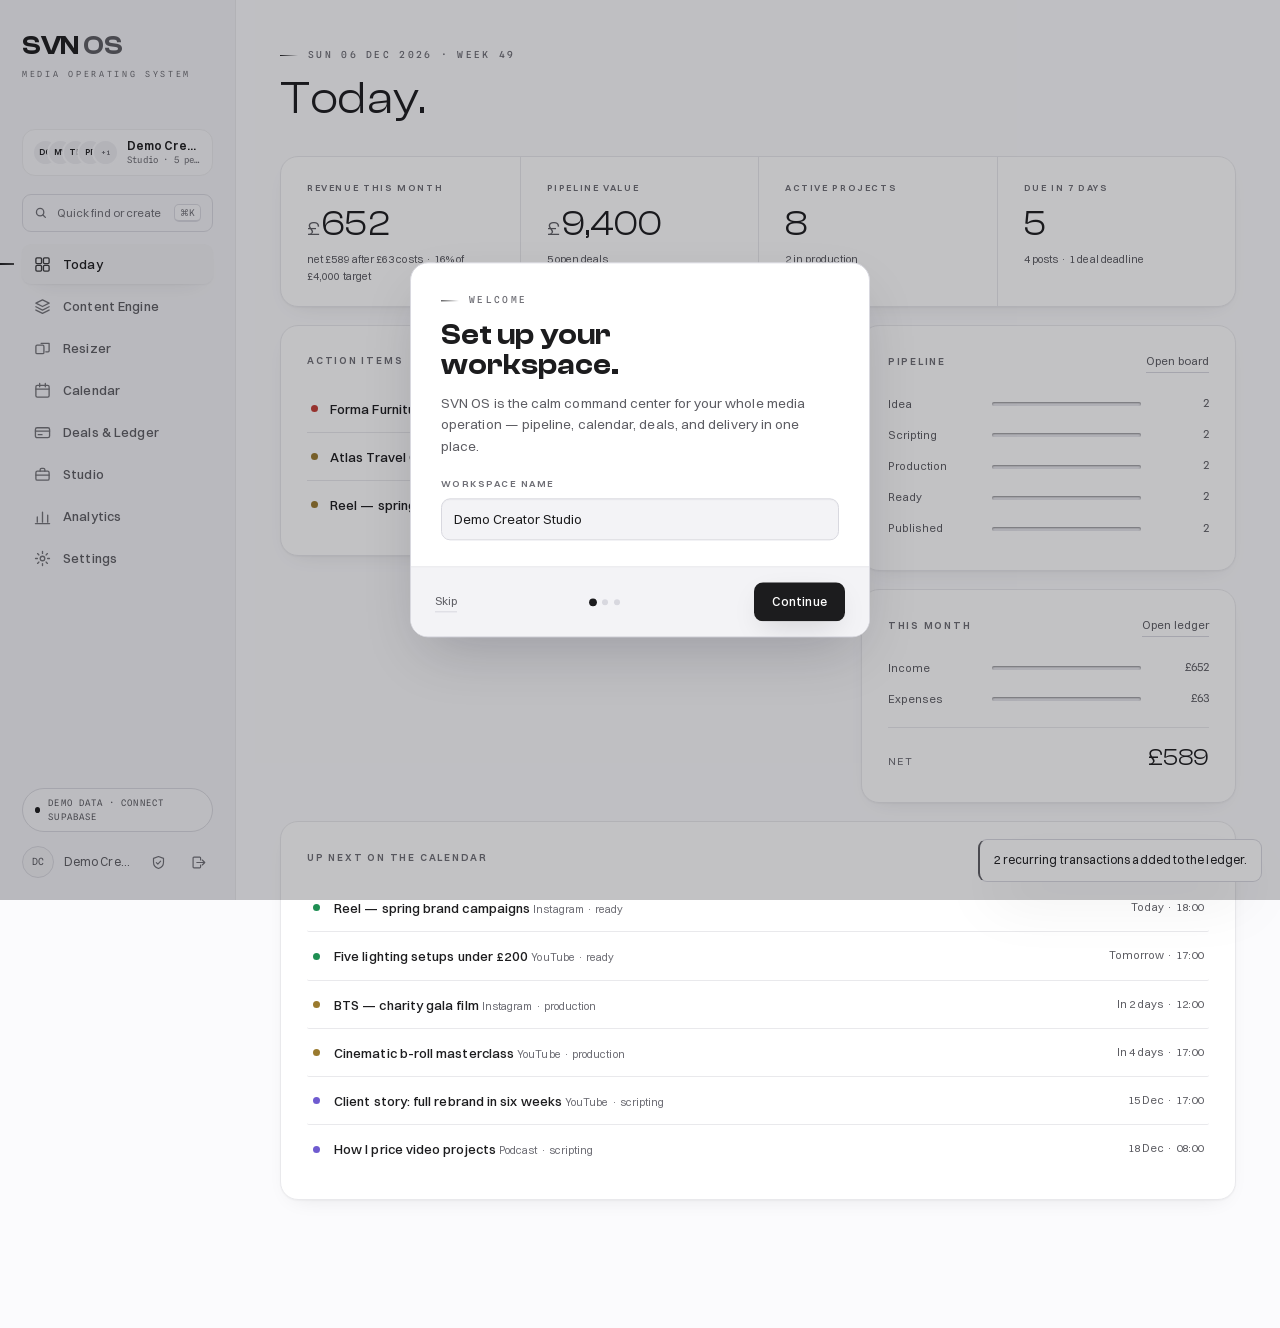
==== index.html @ 43412b7c "Tier 5: password-reset flow + offline outbox (PWA) - Auth gate gains a 'reset' mode: Forgot password" ====
<!DOCTYPE html>
<html lang="en">
<head>
  <meta charset="UTF-8" />
  <meta name="viewport" content="width=device-width, initial-scale=1, viewport-fit=cover" />
  <title>SVN OS — Operating System for Media Teams</title>
  <meta name="description" content="The operating system for modern media teams: content pipeline, posting calendar, brand deals, and ledger in one place." />
  <meta name="theme-color" content="#ffffff" />
  <meta name="referrer" content="no-referrer" />

  <meta property="og:title" content="SVN OS — Operating System for Media Teams" />
  <meta property="og:description" content="Run your studio's content, deals, and ledger in one place." />
  <meta property="og:type" content="website" />
  <meta name="twitter:card" content="summary" />

  <link rel="manifest" href="/manifest.json" />
  <link rel="icon" href="/icon.svg" type="image/svg+xml" />
  <link rel="apple-touch-icon" href="/icon-192.png" />
  <meta name="apple-mobile-web-app-capable" content="yes" />
  <meta name="apple-mobile-web-app-status-bar-style" content="default" />
  <meta name="apple-mobile-web-app-title" content="SVN OS" />

  <script src="/js/theme-boot.js"></script>

  <link rel="stylesheet" href="/css/fonts.css" />
  <link rel="stylesheet" href="/css/main.css" />
</head>
<body>
  <a class="skip-link" href="#outlet">Skip to content</a>
  <div class="grain" aria-hidden="true"></div>

  <!-- ── Auth gate (shown signed-out when Supabase is wired) ── -->
  <div id="auth-gate" class="auth-gate" hidden>
    <div class="landing">
      <section class="landing-pitch">
        <p class="kicker">SVN OS</p>
        <h2 class="landing-h1">Run the entire<br /><em>media operation.</em></h2>
        <p class="landing-lead">Content pipeline, posting calendar, brand deals, milestone billing, frame-accurate review rooms, and a white-label client portal. One calm command center for your whole studio.</p>
        <ul class="landing-points">
          <li><b>Ship in every format.</b> One master asset to every platform size, in a click.</li>
          <li><b>Bill on milestones.</b> Scope, change orders, and payment-gated delivery.</li>
          <li><b>Review frame-accurate.</b> Timecoded notes your clients can actually act on.</li>
          <li><b>Run as a team.</b> Roles, a client portal, and an audit trail built in.</li>
        </ul>
        <div class="landing-pricing" id="landing-pricing"></div>
        <p class="landing-trust">No trackers, no third-party requests. Every row isolated to your account by row-level security.</p>
      </section>

      <div class="auth-panel">
        <p class="kicker">Get started</p>
        <h1 class="auth-title">Sign in<span class="title-dot">.</span></h1>
        <p class="auth-sub">Your studio, one login.</p>

        <form id="auth-form" class="auth-form" novalidate>
          <div class="field" id="auth-name-field" hidden>
            <label for="auth-name">Name</label>
            <input id="auth-name" name="full_name" autocomplete="name" placeholder="Your name" />
          </div>
          <div class="field">
            <label for="auth-email">Email</label>
            <input id="auth-email" name="email" type="email" required autocomplete="email" placeholder="you@studio.com" />
          </div>
          <div class="field">
            <label for="auth-password">Password</label>
            <input id="auth-password" name="password" type="password" required minlength="6" autocomplete="current-password" placeholder="••••••••" />
            <button type="button" class="linklike auth-forgot" id="auth-forgot">Forgot password?</button>
          </div>
          <p class="auth-error" id="auth-error" hidden></p>
          <button class="btn btn-primary btn-block" type="submit" id="auth-submit">Sign in</button>
        </form>
        <p class="auth-toggle-line" id="auth-toggle-line">No account? <button type="button" class="linklike" id="auth-toggle">Create one</button></p>
        <button type="button" class="linklike landing-back" id="landing-back" hidden>← Back to the app</button>
      </div>
    </div>
  </div>

  <!-- ── App shell ── -->
  <div id="app" class="app" hidden>
    <aside class="sidebar">
      <a href="/" data-link class="brand" aria-label="SVN OS home">
        <span class="brand-mark">SVN<span class="brand-os">&nbsp;OS</span></span>
        <span class="brand-sub">media operating system</span>
      </a>

      <a href="/settings" data-link class="workspace" id="workspace-strip" hidden aria-label="Workspace and team">
        <span class="ws-avatars" id="ws-avatars" aria-hidden="true"></span>
        <span class="ws-meta">
          <span class="ws-name" id="ws-name">Workspace</span>
          <span class="ws-sub" id="ws-sub">team</span>
        </span>
      </a>

      <button type="button" class="cmd-launch" id="cmd-launch" aria-keyshortcuts="Meta+K Control+K" aria-label="Quick find or create">
        <svg viewBox="0 0 16 16" aria-hidden="true"><circle cx="7" cy="7" r="4.2"/><path d="M10.2 10.2 13 13"/></svg>
        <span>Quick find or create</span>
        <kbd>⌘K</kbd>
      </button>

      <nav class="nav" aria-label="Primary">
        <a href="/" data-link data-nav="dashboard" class="nav-link">
          <svg viewBox="0 0 18 18" aria-hidden="true"><rect x="2" y="2" width="6" height="6" rx="1.2"/><rect x="10" y="2" width="6" height="6" rx="1.2"/><rect x="2" y="10" width="6" height="6" rx="1.2"/><rect x="10" y="10" width="6" height="6" rx="1.2"/></svg>
          <span>Today</span>
        </a>
        <a href="/content" data-link data-nav="content" class="nav-link">
          <svg viewBox="0 0 18 18" aria-hidden="true"><path d="M9 2 16 5.5 9 9 2 5.5Z"/><path d="M2 9.25 9 12.75 16 9.25"/><path d="M2 12.75 9 16.25 16 12.75"/></svg>
          <span>Content Engine</span>
        </a>
        <a href="/resizer" data-link data-nav="resizer" class="nav-link">
          <svg viewBox="0 0 18 18" aria-hidden="true"><rect x="2" y="5.5" width="8.5" height="9" rx="1.3"/><path d="M7.5 3.5H16v8a1 1 0 0 1-1 1h-2.5"/></svg>
          <span>Resizer</span>
        </a>
        <a href="/calendar" data-link data-nav="calendar" class="nav-link">
          <svg viewBox="0 0 18 18" aria-hidden="true"><rect x="2" y="3.5" width="14" height="12.5" rx="1.5"/><path d="M2 7.5h14M6 1.5v3.5M12 1.5v3.5"/></svg>
          <span>Calendar</span>
        </a>
        <a href="/deals" data-link data-nav="deals" class="nav-link">
          <svg viewBox="0 0 18 18" aria-hidden="true"><rect x="1.5" y="4" width="15" height="10.5" rx="1.8"/><path d="M1.5 7.5h15"/><path d="M4.5 11.25h4"/></svg>
          <span>Deals &amp; Ledger</span>
        </a>
        <a href="/studio" data-link data-nav="studio" class="nav-link">
          <svg viewBox="0 0 18 18" aria-hidden="true"><rect x="2" y="5.5" width="14" height="9.5" rx="1.6"/><path d="M6.5 5.5V4a1.5 1.5 0 0 1 1.5-1.5h2A1.5 1.5 0 0 1 11.5 4v1.5"/><path d="M2 9.6h14"/></svg>
          <span>Studio</span>
        </a>
        <a href="/analytics" data-link data-nav="analytics" class="nav-link">
          <svg viewBox="0 0 18 18" aria-hidden="true"><path d="M3.5 15V9.5M9 15V4.5M14.5 15V7.5"/><path d="M1.5 16.5h15"/></svg>
          <span>Analytics</span>
        </a>
        <a href="/settings" data-link data-nav="settings" class="nav-link">
          <svg viewBox="0 0 18 18" aria-hidden="true"><circle cx="9" cy="9" r="2.4"/><path d="M9 1.6v2M9 14.4v2M16.4 9h-2M3.6 9h-2M14.2 3.8l-1.4 1.4M5.2 12.8l-1.4 1.4M14.2 14.2l-1.4-1.4M5.2 5.2 3.8 3.8"/></svg>
          <span>Settings</span>
        </a>
      </nav>

      <div class="sidebar-foot">
        <div id="net-pill" class="net-pill" hidden aria-live="polite"></div>
        <button id="demo-pill" class="demo-pill" hidden type="button">
          <span class="demo-dot" aria-hidden="true"></span>Demo data · connect Supabase
        </button>
        <div class="user-chip">
          <span class="avatar" id="user-avatar">—</span>
          <span class="user-name" id="user-name">—</span>
          <button class="iconbtn" id="privacy-btn" title="Privacy &amp; security" aria-label="Privacy and security">
            <svg viewBox="0 0 18 18" aria-hidden="true"><path d="M9 1.8 15 4v4.6c0 3.8-2.6 6.4-6 7.6-3.4-1.2-6-3.8-6-7.6V4Z"/><path d="M6.4 9.1l1.8 1.8 3.4-3.6"/></svg>
          </button>
          <button class="iconbtn" id="signout-btn" title="Sign out" aria-label="Sign out">
            <svg viewBox="0 0 18 18" aria-hidden="true"><path d="M11.5 6V3.5a1 1 0 0 0-1-1h-7a1 1 0 0 0-1 1v11a1 1 0 0 0 1 1h7a1 1 0 0 0 1-1V12"/><path d="M7 9h9.5M13.5 6l3 3-3 3"/></svg>
          </button>
        </div>
      </div>
    </aside>

    <main class="main">
      <div id="outlet" class="view" tabindex="-1"></div>
    </main>
  </div>

  <!-- ── App Lock screen ── -->
  <div id="lock-screen" class="lock-screen" hidden role="dialog" aria-modal="true" aria-label="App locked">
    <div class="lock-panel">
      <div class="lock-glyph" aria-hidden="true">
        <svg viewBox="0 0 24 24"><rect x="4.5" y="10" width="15" height="10" rx="2.4"/><path d="M8 10V7.2A4 4 0 0 1 16 7.2V10"/><circle cx="12" cy="15" r="1.4"/></svg>
      </div>
      <p class="kicker lock-kicker">SVN OS</p>
      <h2 class="lock-title">Locked<span class="title-dot">.</span></h2>
      <p class="lock-sub" id="lock-sub">Unlock with your device screen lock.</p>

      <button class="btn btn-primary btn-block" id="lock-bio-btn">Unlock</button>
      <form id="lock-pin-form" class="lock-pin-form" hidden>
        <input id="lock-pin" type="password" inputmode="numeric" autocomplete="off"
               maxlength="8" placeholder="••••" aria-label="PIN" />
        <button class="btn btn-primary btn-block" type="submit">Unlock</button>
      </form>
      <p class="auth-error" id="lock-error" hidden></p>
      <button class="linklike lock-escape" id="lock-escape">Forgot? Erase this device's local data</button>
    </div>
  </div>

  <!-- ── Privacy & Security sheet ── -->
  <dialog class="modal" id="privacy-modal">
    <header class="modal-head">
      <h2 class="modal-title">Privacy &amp; Security<span class="title-dot">.</span></h2>
      <button type="button" class="modal-close" data-close aria-label="Close">✕</button>
    </header>

    <div class="priv-row">
      <div class="priv-body">
        <p class="priv-title">App Lock</p>
        <p class="priv-sub" id="priv-lock-sub">Gate the app behind your device's screen lock or a PIN. Auto-locks after 5 minutes idle or 30 seconds in the background.</p>
      </div>
      <button class="btn" id="priv-lock-btn">Enable</button>
    </div>

    <div class="priv-row">
      <div class="priv-body">
        <p class="priv-title">Export my data</p>
        <p class="priv-sub">Download everything this account stores (projects, deals, transactions, profile) as JSON.</p>
      </div>
      <button class="btn" id="priv-export-btn">Export</button>
    </div>

    <div class="priv-row">
      <div class="priv-body">
        <p class="priv-title">Erase local data</p>
        <p class="priv-sub">Wipe this device: cached data, drafts, app-lock settings, and session. Signs you out.</p>
      </div>
      <button class="btn btn-danger" id="priv-erase-btn">Erase</button>
    </div>

    <p class="priv-foot">Every row in the database is isolated to your account by Postgres row-level security. No analytics, no trackers, no third-party requests — fonts and code are served first-party.</p>
  </dialog>

  <!-- ── App Lock setup ── -->
  <dialog class="modal modal-confirm" id="lock-setup-modal">
    <header class="modal-head">
      <h2 class="modal-title">Enable App Lock<span class="title-dot">.</span></h2>
      <button type="button" class="modal-close" data-close aria-label="Close">✕</button>
    </header>
    <p class="confirm-msg" id="lock-setup-sub">Use your device's screen lock (Face ID, fingerprint, Windows Hello), or set a PIN.</p>

    <div id="lock-pin-fields" hidden>
      <div class="field">
        <label for="setup-pin">Choose a 4–8 digit PIN</label>
        <input id="setup-pin" type="password" inputmode="numeric" autocomplete="off" maxlength="8" />
      </div>
      <div class="field">
        <label for="setup-pin2">Repeat PIN</label>
        <input id="setup-pin2" type="password" inputmode="numeric" autocomplete="off" maxlength="8" />
      </div>
    </div>
    <p class="auth-error" id="lock-setup-error" hidden></p>

    <div class="modal-actions">
      <button type="button" class="btn" data-close>Cancel</button>
      <button type="button" class="btn" id="lock-use-pin">Use a PIN</button>
      <button type="button" class="btn btn-primary" id="lock-use-bio">Use device lock</button>
    </div>
  </dialog>

  <div id="toast-root" class="toast-root" aria-live="polite"></div>

  <dialog id="confirm-dialog" class="modal modal-confirm">
    <form method="dialog">
      <p id="confirm-msg" class="confirm-msg">Are you sure?</p>
      <div class="modal-actions">
        <button class="btn" value="cancel">Cancel</button>
        <button class="btn btn-danger" value="ok" id="confirm-ok">Delete</button>
      </div>
    </form>
  </dialog>

  <script type="module" src="/js/app.js"></script>
</body>
</html>
---- css/fonts.css ----
/* Self-hosted fonts (latin subset) — no third-party requests.
   Switzer (UI sans) + Clash Display (headlines) from Fontshare / Indian Type
   Foundry, ITF Free Font License; Spline Sans Mono from Google Fonts. All
   served first-party from /fonts — see the privacy promise in index.html. */

@font-face {
  font-family: "Switzer";
  font-style: normal;
  font-weight: 400;
  font-display: swap;
  src: url("/fonts/switzer-400.woff2") format("woff2");
}
@font-face {
  font-family: "Switzer";
  font-style: normal;
  font-weight: 500;
  font-display: swap;
  src: url("/fonts/switzer-500.woff2") format("woff2");
}
@font-face {
  font-family: "Switzer";
  font-style: normal;
  font-weight: 600;
  font-display: swap;
  src: url("/fonts/switzer-600.woff2") format("woff2");
}
@font-face {
  font-family: "Switzer";
  font-style: normal;
  font-weight: 700;
  font-display: swap;
  src: url("/fonts/switzer-700.woff2") format("woff2");
}
@font-face {
  font-family: "Clash Display";
  font-style: normal;
  font-weight: 400;
  font-display: swap;
  src: url("/fonts/clashdisplay-400.woff2") format("woff2");
}
@font-face {
  font-family: "Clash Display";
  font-style: normal;
  font-weight: 500;
  font-display: swap;
  src: url("/fonts/clashdisplay-500.woff2") format("woff2");
}
@font-face {
  font-family: "Clash Display";
  font-style: normal;
  font-weight: 600;
  font-display: swap;
  src: url("/fonts/clashdisplay-600.woff2") format("woff2");
}
@font-face {
  font-family: "Spline Sans Mono";
  font-style: normal;
  font-weight: 400;
  font-display: swap;
  src: url("/fonts/splinesansmono-400.woff2") format("woff2");
}
@font-face {
  font-family: "Spline Sans Mono";
  font-style: normal;
  font-weight: 500;
  font-display: swap;
  src: url("/fonts/splinesansmono-500.woff2") format("woff2");
}
---- css/main.css ----
/* ============================================================
   SVN OS — design system
   Light by default: clean white canvas, iOS-minimal surfaces,
   hairline separators, serif display numerals, mono micro-labels,
   monochrome ink accent. Restraint over decoration.
   A cinematic warm-black theme lives under html.theme-dark.
   All colour flows through tokens so the two themes share one
   set of component rules.
   ============================================================ */

:root {
  color-scheme: light;

  /* Canvas & surfaces — white, iOS grouped */
  --bg: #ffffff;
  --bg-deep: #f3f3f6;     /* recessed: inputs, gutters, sidebar foot */
  --surface: #f7f7f9;     /* faint hover */
  --surface-2: #f0f0f3;   /* hover */
  --surface-3: #eaeaef;   /* bar / track fills */
  --hairline: #e9e9ec;    /* separators */
  --hairline-strong: #d8d8df; /* borders, input outlines */

  /* Ink */
  --text: #1c1c1e;
  --ivory: #1c1c1e;       /* legacy alias → strong ink */
  --dim: #5d5d63;         /* secondary label */
  --muted: #6e6e75;       /* tertiary label — AA on white */

  /* Monochrome accent (replaces brass in light) */
  --brass: #1c1c1e;
  --brass-bright: #000000;
  --brass-deep: #48484a;
  --brass-soft: rgba(0, 0, 0, 0.045);
  --brass-faint: rgba(0, 0, 0, 0.20);

  /* Functional + decorative tones, muted for white */
  --tone-blue: #3a66c4;
  --tone-violet: #6f5bd0;
  --tone-amber: #9a7a2e;
  --tone-green: #1f8f53;
  --tone-teal: #2f8d86;
  --tone-red: #c43d35;
  --tone-brass: #1c1c1e;
  --tone-dim: #95959c;

  --font-ui: "Switzer", system-ui, sans-serif;
  --font-display: "Clash Display", "Switzer", sans-serif;
  --font-mono: "Spline Sans Mono", ui-monospace, monospace;

  /* Materials */
  --app-bg: #fbfbfd;
  --panel-bg: #ffffff;
  --card-bg: #ffffff;
  --panel-edge: 0 1px 2px rgba(17, 17, 26, 0.04), 0 8px 24px -14px rgba(17, 17, 26, 0.14);
  --shadow-soft: 0 24px 60px -16px rgba(20, 20, 30, 0.22);
  --shadow-pop: 0 10px 30px -10px rgba(17, 17, 26, 0.22);

  --btn-primary-bg: #1c1c1e;
  --btn-primary-fg: #ffffff;
  --fill-strong: #1c1c1e;
  --ring-track: #ececf1;
  --scroll-thumb: #cdcdd5;
  --selection-ink: #ffffff;
  --grain-opacity: 0;
  --nav-active-bg: #f0f0f3;
  --veil: rgba(251, 251, 253, 0.72);
  --backdrop: rgba(20, 20, 28, 0.26);
  --input-shadow: inset 0 1px 1px rgba(17, 17, 26, 0.03);
  --spot-sheen: rgba(28, 28, 30, 0.05);
  --spot-edge: rgba(28, 28, 30, 0.16);

  --r-sm: 9px;
  --r-md: 13px;
  --r-lg: 18px;
  --ease: cubic-bezier(0.22, 0.61, 0.21, 1);
  --sidebar-w: 236px;
}

/* ── Dark theme — the original cinematic warm-black ──────────── */
html.theme-dark {
  color-scheme: dark;

  --bg: #0a0a09;
  --bg-deep: #070706;
  --surface: #121211;
  --surface-2: #181816;
  --surface-3: #1f1f1c;
  --hairline: #232320;
  --hairline-strong: #34342f;
  --text: #f2f1ec;
  --ivory: #f5f3ec;
  --dim: #9b978c;
  --muted: #8a867b;

  --brass: #d4af80;
  --brass-bright: #e9cb98;
  --brass-deep: #a8895d;
  --brass-soft: rgba(212, 175, 128, 0.14);
  --brass-faint: rgba(212, 175, 128, 0.45);

  --tone-blue: #8fb8f2;
  --tone-violet: #b8a3ee;
  --tone-amber: #eec27d;
  --tone-green: #8bd9a8;
  --tone-teal: #82d4cd;
  --tone-red: #ee9089;
  --tone-brass: #d4af80;
  --tone-dim: #8d8a80;

  --app-bg:
    radial-gradient(1000px 460px at 50% -140px, rgba(212, 175, 128, 0.055), transparent 70%),
    #0a0a09;
  --panel-bg: linear-gradient(180deg, #151412 0%, #100f0e 100%);
  --card-bg: linear-gradient(180deg, #161514 0%, #121110 100%);
  --panel-edge: inset 0 1px 0 rgba(255, 255, 255, 0.045);
  --shadow-soft: 0 24px 70px rgba(0, 0, 0, 0.55);
  --shadow-pop: 0 10px 28px rgba(0, 0, 0, 0.35);

  --btn-primary-bg: linear-gradient(180deg, #fbf9f3 0%, #e8e4d9 100%);
  --btn-primary-fg: #131210;
  --fill-strong: linear-gradient(90deg, #d9d5c8, #f5f3ec);
  --ring-track: #1f1f1c;
  --scroll-thumb: #2a2a27;
  --selection-ink: #14110b;
  --grain-opacity: 0.045;
  --nav-active-bg: linear-gradient(180deg, #161513, #121110);
  --veil: rgba(8, 8, 7, 0.86);
  --backdrop: rgba(5, 5, 4, 0.72);
  --input-shadow: inset 0 1px 3px rgba(0, 0, 0, 0.3);
  --spot-sheen: rgba(212, 175, 128, 0.14);
  --spot-edge: rgba(212, 175, 128, 0.42);
}

/* ── Reset & base ─────────────────────────────────────────── */

*, *::before, *::after { box-sizing: border-box; margin: 0; padding: 0; }

html { font-size: 15px; -webkit-text-size-adjust: 100%; }

body {
  background: var(--app-bg);
  color: var(--text);
  font-family: var(--font-ui);
  font-weight: 400;
  line-height: 1.55;
  letter-spacing: 0.005em;
  min-height: 100vh;
  -webkit-font-smoothing: antialiased;
}

::selection { background: var(--brass); color: var(--selection-ink); }

* { scrollbar-width: thin; scrollbar-color: var(--hairline-strong) transparent; }
*::-webkit-scrollbar { width: 8px; height: 8px; }
*::-webkit-scrollbar-thumb { background: var(--scroll-thumb); border-radius: 99px; border: 2px solid var(--bg); }
*::-webkit-scrollbar-track { background: transparent; }

a { color: inherit; text-decoration: none; }
button { font: inherit; color: inherit; background: none; border: none; cursor: pointer; }
img, svg { display: block; }
[hidden] { display: none !important; }

:focus-visible {
  outline: 2px solid var(--brass);
  outline-offset: 2px;
  border-radius: 2px;
}

.skip-link {
  position: fixed; top: -48px; left: 16px; z-index: 200;
  background: var(--ivory); color: var(--bg);
  padding: 8px 14px; border-radius: var(--r-sm);
  font-size: 0.8rem; transition: top 0.2s var(--ease);
}
.skip-link:focus { top: 12px; }

/* Film grain — fixed overlay, never intercepts input. */
.grain {
  position: fixed; inset: -50%;
  width: 200%; height: 200%;
  pointer-events: none; z-index: 90;
  opacity: var(--grain-opacity);
  background-image: url("data:image/svg+xml,%3Csvg xmlns='http://www.w3.org/2000/svg' width='240' height='240'%3E%3Cfilter id='n'%3E%3CfeTurbulence type='fractalNoise' baseFrequency='0.85' numOctaves='2' stitchTiles='stitch'/%3E%3C/filter%3E%3Crect width='100%25' height='100%25' filter='url(%23n)'/%3E%3C/svg%3E");
}

/* ── Typography utilities ─────────────────────────────────── */

.mono { font-family: var(--font-mono); }

.kicker {
  display: flex; align-items: center; gap: 10px;
  font-family: var(--font-mono);
  font-size: 0.64rem;
  font-weight: 500;
  text-transform: uppercase;
  letter-spacing: 0.24em;
  color: var(--muted);
  margin-bottom: 12px;
}
.kicker::before {
  content: "";
  width: 18px; height: 1px;
  background: linear-gradient(90deg, var(--brass), transparent);
}

.page-title {
  font-family: var(--font-display);
  font-size: clamp(2.2rem, 4vw, 3.05rem);
  font-weight: 400;
  letter-spacing: 0.005em;
  line-height: 1.04;
}
.page-title em { font-style: normal; color: var(--dim); }
.title-dot { color: var(--brass); }
.title-dim { color: var(--dim); }

.section-label {
  font-size: 0.66rem;
  font-weight: 600;
  text-transform: uppercase;
  letter-spacing: 0.18em;
  color: var(--muted);
}

.count {
  font-family: var(--font-mono);
  font-size: 0.7rem;
  color: var(--muted);
  font-variant-numeric: tabular-nums;
}

.linklike {
  color: var(--dim);
  font-size: 0.78rem;
  border-bottom: 1px solid var(--hairline-strong);
  padding-bottom: 1px;
  transition: color 0.15s var(--ease), border-color 0.15s var(--ease);
}
.linklike:hover { color: var(--brass-bright); border-color: var(--brass-faint); }

/* ── Layout ───────────────────────────────────────────────── */

.app {
  display: grid;
  grid-template-columns: var(--sidebar-w) 1fr;
  min-height: 100vh;
}

.main { min-width: 0; }

.view {
  max-width: 1160px;
  margin: 0 auto;
  padding: 48px 44px 110px;
  outline: none;
}

.page-head { margin-bottom: 34px; }
.row-between { display: flex; align-items: flex-end; justify-content: space-between; gap: 18px; flex-wrap: wrap; }
.row-gap { display: flex; align-items: center; gap: 10px; }

/* Staggered entrance for each view's top-level sections. */
.view > * { animation: rise 0.55s var(--ease) both; }
.view > *:nth-child(2) { animation-delay: 0.05s; }
.view > *:nth-child(3) { animation-delay: 0.1s; }
.view > *:nth-child(4) { animation-delay: 0.15s; }
.view > *:nth-child(5) { animation-delay: 0.2s; }
.view > *:nth-child(n + 6) { animation-delay: 0.25s; }

@keyframes rise {
  from { opacity: 0; transform: translateY(10px); }
  to { opacity: 1; transform: none; }
}

/* ── Sidebar ──────────────────────────────────────────────── */

.sidebar {
  position: sticky; top: 0;
  height: 100vh;
  display: flex; flex-direction: column;
  padding: 32px 22px 22px;
  border-right: 1px solid var(--hairline);
  background: var(--bg-deep);
}

.brand { display: block; margin-bottom: 46px; }
.brand-mark {
  font-family: var(--font-display);
  font-style: normal;
  font-weight: 600;
  font-size: 1.8rem;
  line-height: 1;
  letter-spacing: -0.01em;
  color: var(--text);
}
.brand-os { font-style: normal; color: var(--dim); }
html.theme-dark .brand-mark {
  background: linear-gradient(180deg, #faf8f1 20%, #c9c4b5 95%);
  -webkit-background-clip: text;
  background-clip: text;
  color: transparent;
}
html.theme-dark .brand-os {
  background: linear-gradient(180deg, var(--brass-bright) 10%, var(--brass-deep) 95%);
  -webkit-background-clip: text;
  background-clip: text;
  color: transparent;
}
.brand-sub {
  display: block;
  margin-top: 8px;
  font-family: var(--font-mono);
  font-size: 0.56rem;
  text-transform: uppercase;
  letter-spacing: 0.32em;
  color: var(--muted);
}

.nav { display: flex; flex-direction: column; gap: 2px; position: relative; }

.nav-link {
  display: flex; align-items: center; gap: 12px;
  padding: 10px 12px;
  border-radius: var(--r-sm);
  color: var(--dim);
  font-size: 0.86rem;
  font-weight: 500;
  letter-spacing: 0.01em;
  position: relative; z-index: 1;
  transition: color 0.15s var(--ease), background 0.15s var(--ease);
}
.nav-link svg {
  width: 17px; height: 17px;
  fill: none; stroke: currentColor;
  stroke-width: 1.4; stroke-linecap: round; stroke-linejoin: round;
  opacity: 0.85;
}
.nav-link:hover { color: var(--text); background: var(--surface); }
.nav-link[aria-current="page"] { color: var(--text); }

/* Sliding active indicator — one pill glides between links instead of the
   highlight snapping. Hand-ported Aceternity "moving highlight": the pill is
   FLIP-translated to the active link's box via offset vars set in JS, so it
   works for both the vertical rail and the horizontal mobile bar. */
.nav-pill {
  position: absolute; top: 0; left: 0; z-index: 0;
  width: var(--pill-w, 0); height: var(--pill-h, 0);
  transform: translate(var(--pill-x, 0), var(--pill-y, 0));
  background: var(--nav-active-bg);
  box-shadow: var(--panel-edge);
  border-radius: var(--r-sm);
  opacity: 0;
  pointer-events: none;
  transition: transform 0.36s cubic-bezier(0.22, 1, 0.36, 1),
              width 0.3s var(--ease), height 0.3s var(--ease),
              opacity 0.25s var(--ease);
}
.nav-pill.is-ready { opacity: 1; }
.nav-pill::before {
  content: "";
  position: absolute; left: -22px; top: 50%;
  width: 14px; height: 2px;
  transform: translateY(-50%);
  background: linear-gradient(90deg, var(--brass), var(--brass-deep));
}

.sidebar-foot { margin-top: auto; display: flex; flex-direction: column; gap: 14px; }

.demo-pill {
  display: flex; align-items: center; gap: 8px;
  font-family: var(--font-mono);
  font-size: 0.6rem;
  text-transform: uppercase;
  letter-spacing: 0.12em;
  color: var(--dim);
  border: 1px solid var(--hairline-strong);
  border-radius: 99px;
  padding: 7px 12px;
  text-align: left;
  background: var(--surface);
  transition: border-color 0.15s var(--ease), color 0.15s var(--ease);
}
.demo-pill:hover { border-color: var(--brass-faint); color: var(--brass-bright); }
.demo-dot {
  width: 6px; height: 6px; border-radius: 50%;
  background: var(--brass);
  animation: pulse 2.4s ease-in-out infinite;
}
@keyframes pulse { 0%, 100% { opacity: 1; } 50% { opacity: 0.35; } }

.user-chip { display: flex; align-items: center; gap: 10px; min-width: 0; }
.avatar {
  flex: none;
  width: 32px; height: 32px;
  display: grid; place-items: center;
  border-radius: 50%;
  border: 1px solid var(--hairline-strong);
  background: var(--surface-2);
  font-family: var(--font-mono);
  font-size: 0.66rem;
  color: var(--dim);
}
.user-name {
  font-size: 0.8rem; color: var(--dim);
  white-space: nowrap; overflow: hidden; text-overflow: ellipsis;
  flex: 1; min-width: 0;
}

.iconbtn {
  flex: none;
  width: 30px; height: 30px;
  display: grid; place-items: center;
  border-radius: var(--r-sm);
  color: var(--muted);
  transition: color 0.15s var(--ease), background 0.15s var(--ease);
}
.iconbtn svg { width: 15px; height: 15px; fill: none; stroke: currentColor; stroke-width: 1.4; stroke-linecap: round; stroke-linejoin: round; }
.iconbtn:hover { color: var(--text); background: var(--surface-2); }

/* ── Buttons ──────────────────────────────────────────────── */

.btn {
  display: inline-flex; align-items: center; justify-content: center; gap: 8px;
  padding: 9px 17px;
  border: 1px solid var(--hairline-strong);
  border-radius: var(--r-sm);
  background: transparent;
  color: var(--text);
  font-size: 0.82rem;
  font-weight: 500;
  letter-spacing: 0.015em;
  white-space: nowrap;
  transition: border-color 0.15s var(--ease), background 0.15s var(--ease),
              color 0.15s var(--ease), transform 0.15s var(--ease),
              box-shadow 0.15s var(--ease);
}
.btn:hover {
  border-color: var(--brass-faint);
  background: var(--surface-2);
  box-shadow: inset 0 1px 0 rgba(255, 255, 255, 0.04);
}
.btn:active { transform: translateY(1px); }
.btn:disabled { opacity: 0.45; cursor: not-allowed; }

.btn-primary {
  background: var(--btn-primary-bg);
  border-color: transparent;
  color: var(--btn-primary-fg);
  box-shadow: var(--shadow-pop);
}
.btn-primary:hover {
  background: var(--btn-primary-bg);
  border-color: transparent;
  filter: brightness(1.08);
  box-shadow: var(--shadow-pop);
}

.btn-danger { color: var(--tone-red); border-color: rgba(238, 144, 137, 0.35); }
.btn-danger:hover { background: rgba(238, 144, 137, 0.08); border-color: var(--tone-red); box-shadow: none; }

.btn-block { width: 100%; }

/* Primary-button shine — a single light sweep crosses the button on hover.
   Hand-ported from 21st.dev "shiny button": pure CSS, hover/fine pointers
   only, and removed entirely under reduced motion. */
@media (hover: hover) and (pointer: fine) {
  .btn-primary { position: relative; overflow: hidden; }
  .btn-primary::after {
    content: ""; position: absolute; inset: 0;
    background: linear-gradient(105deg, transparent 36%,
                rgba(255, 255, 255, 0.30) 50%, transparent 64%);
    transform: translateX(-130%);
    pointer-events: none;
  }
  .btn-primary:hover::after { transform: translateX(130%); transition: transform 0.6s var(--ease); }
}

.seg { display: inline-flex; gap: 6px; }

/* ── Forms ────────────────────────────────────────────────── */

.field { display: flex; flex-direction: column; gap: 6px; margin-bottom: 16px; min-width: 0; }
.field label {
  font-size: 0.62rem;
  font-weight: 600;
  text-transform: uppercase;
  letter-spacing: 0.16em;
  color: var(--muted);
}

input, select, textarea {
  font: inherit;
  font-size: 0.88rem;
  color: var(--text);
  background: var(--bg-deep);
  border: 1px solid var(--hairline-strong);
  border-radius: var(--r-sm);
  padding: 10px 12px;
  width: 100%;
  box-shadow: var(--input-shadow);
  transition: border-color 0.15s var(--ease), box-shadow 0.15s var(--ease);
}
input::placeholder, textarea::placeholder { color: var(--muted); }
input:focus, select:focus, textarea:focus {
  outline: none;
  border-color: var(--brass);
  box-shadow: var(--input-shadow), 0 0 0 3px var(--brass-soft);
}
textarea { resize: vertical; min-height: 72px; }

select {
  appearance: none;
  background-image: url("data:image/svg+xml,%3Csvg xmlns='http://www.w3.org/2000/svg' width='10' height='6' fill='none'%3E%3Cpath d='m1 1 4 4 4-4' stroke='%239b978c' stroke-width='1.4' stroke-linecap='round'/%3E%3C/svg%3E");
  background-repeat: no-repeat;
  background-position: right 12px center;
  padding-right: 32px;
}

input[type="date"], input[type="datetime-local"] { color-scheme: inherit; }

.grid2 { display: grid; grid-template-columns: 1fr 1fr; gap: 0 14px; }

.radio-pills { display: flex; gap: 8px; }
.radio-pills label {
  flex: 1;
  display: flex; align-items: center; justify-content: center;
  padding: 9px 12px;
  border: 1px solid var(--hairline-strong);
  border-radius: var(--r-sm);
  font-size: 0.8rem; font-weight: 500;
  color: var(--dim);
  cursor: pointer;
  text-transform: none; letter-spacing: 0.01em;
  transition: all 0.15s var(--ease);
}
.radio-pills input { position: absolute; opacity: 0; pointer-events: none; width: 0; height: 0; }
.radio-pills label:has(input:checked) {
  color: var(--text);
  border-color: var(--brass-faint);
  background: var(--surface-2);
  box-shadow: none;
}

/* ── Panels & stat band ───────────────────────────────────── */

.panel {
  background: var(--panel-bg);
  border: 1px solid var(--hairline);
  border-radius: var(--r-lg);
  padding: 26px;
  margin-bottom: 18px;
  box-shadow: var(--panel-edge);
}
.panel-head {
  display: flex; align-items: baseline; justify-content: space-between;
  gap: 12px; margin-bottom: 16px;
}

.stat-band {
  display: grid;
  grid-template-columns: repeat(4, 1fr);
  border: 1px solid var(--hairline);
  border-radius: var(--r-lg);
  background: var(--panel-bg);
  box-shadow: var(--panel-edge);
  margin-bottom: 18px;
  overflow: hidden;
}
.stat-band-3 { grid-template-columns: repeat(3, 1fr); }
.stat {
  padding: 24px 26px 22px;
  border-left: 1px solid var(--hairline);
  min-width: 0;
}
.stat:first-child { border-left: none; }
.stat-label {
  font-size: 0.6rem; font-weight: 600;
  text-transform: uppercase; letter-spacing: 0.18em;
  color: var(--muted);
  margin-bottom: 12px;
}
.stat-num {
  font-family: var(--font-display);
  font-size: clamp(1.8rem, 2.7vw, 2.55rem);
  line-height: 1;
  letter-spacing: 0.005em;
  font-variant-numeric: lining-nums;
  white-space: nowrap; overflow: hidden; text-overflow: ellipsis;
}
.stat-num .cur {
  font-size: 0.58em;
  color: var(--dim);
  margin-right: 2px;
}
.stat-num.is-pos { color: var(--tone-green); }
.stat-num.is-neg { color: var(--tone-red); }
.stat-foot { margin-top: 9px; font-size: 0.72rem; color: var(--dim); }

.grid-main {
  display: grid;
  grid-template-columns: 1.5fr 1fr;
  gap: 18px;
  align-items: start;
  margin-bottom: 18px;
}
.grid-main > .panel, .col-stack > .panel { margin-bottom: 0; }
.col-stack { display: grid; gap: 18px; }

/* ── Rows (action items, schedules, mini-ledgers) ─────────── */

.rows { display: flex; flex-direction: column; }
.row-item {
  display: flex; align-items: center; gap: 14px;
  padding: 12px 6px;
  border-bottom: 1px solid var(--hairline);
  border-radius: 2px;
  text-align: left;
  width: 100%;
  transition: background 0.15s var(--ease), box-shadow 0.15s var(--ease);
}
.row-item:last-child { border-bottom: none; }
button.row-item:hover, a.row-item:hover {
  background: var(--surface-2);
  box-shadow: inset 2px 0 0 0 var(--brass);
}

.row-body { flex: 1; min-width: 0; }
.row-title {
  font-size: 0.88rem; font-weight: 500;
  white-space: nowrap; overflow: hidden; text-overflow: ellipsis;
}
.row-meta { font-size: 0.72rem; color: var(--muted); margin-top: 2px; }
.row-right { flex: none; text-align: right; font-size: 0.74rem; color: var(--dim); }

.dot { flex: none; width: 7px; height: 7px; border-radius: 50%; background: var(--tone-dim); }

.dot.tone-blue   { background: var(--tone-blue); }
.dot.tone-violet { background: var(--tone-violet); }
.dot.tone-amber  { background: var(--tone-amber); }
.dot.tone-green  { background: var(--tone-green); }
.dot.tone-teal   { background: var(--tone-teal); }
.dot.tone-red    { background: var(--tone-red); }
.dot.tone-brass  { background: var(--tone-brass); }
.dot.tone-dim    { background: var(--tone-dim); }

/* ── Pills, badges, tags ──────────────────────────────────── */

.pill {
  display: inline-flex; align-items: center; gap: 6px;
  padding: 3px 10px;
  border-radius: 99px;
  font-size: 0.62rem; font-weight: 600;
  text-transform: uppercase; letter-spacing: 0.08em;
  color: var(--tone-dim);
  background: color-mix(in srgb, var(--tone-dim) 9%, transparent);
  box-shadow: inset 0 0 0 1px color-mix(in srgb, var(--tone-dim) 14%, transparent);
}
.pill.tone-blue   { color: var(--tone-blue);   background: color-mix(in srgb, var(--tone-blue) 9%, transparent);   box-shadow: inset 0 0 0 1px color-mix(in srgb, var(--tone-blue) 16%, transparent); }
.pill.tone-violet { color: var(--tone-violet); background: color-mix(in srgb, var(--tone-violet) 9%, transparent); box-shadow: inset 0 0 0 1px color-mix(in srgb, var(--tone-violet) 16%, transparent); }
.pill.tone-amber  { color: var(--tone-amber);  background: color-mix(in srgb, var(--tone-amber) 9%, transparent);  box-shadow: inset 0 0 0 1px color-mix(in srgb, var(--tone-amber) 16%, transparent); }
.pill.tone-green  { color: var(--tone-green);  background: color-mix(in srgb, var(--tone-green) 9%, transparent);  box-shadow: inset 0 0 0 1px color-mix(in srgb, var(--tone-green) 16%, transparent); }
.pill.tone-teal   { color: var(--tone-teal);   background: color-mix(in srgb, var(--tone-teal) 9%, transparent);   box-shadow: inset 0 0 0 1px color-mix(in srgb, var(--tone-teal) 16%, transparent); }
.pill.tone-red    { color: var(--tone-red);    background: color-mix(in srgb, var(--tone-red) 9%, transparent);    box-shadow: inset 0 0 0 1px color-mix(in srgb, var(--tone-red) 16%, transparent); }
.pill.tone-brass  { color: var(--brass-bright); background: color-mix(in srgb, var(--tone-brass) 11%, transparent); box-shadow: inset 0 0 0 1px color-mix(in srgb, var(--tone-brass) 20%, transparent); }

.badge {
  font-family: var(--font-mono);
  font-size: 0.6rem; font-weight: 500;
  letter-spacing: 0.06em;
  color: var(--muted);
  border: 1px solid var(--hairline-strong);
  border-radius: 4px;
  padding: 1px 5px;
}

.tagchip {
  font-family: var(--font-mono);
  font-size: 0.62rem;
  color: var(--dim);
  background: var(--surface-2);
  box-shadow: inset 0 1px 0 rgba(255, 255, 255, 0.03);
  border-radius: 4px;
  padding: 2px 7px;
}

/* ── Bars (pipeline / mini ledger) ────────────────────────── */

.bar-row {
  display: grid;
  grid-template-columns: 92px 1fr 56px;
  gap: 12px; align-items: center;
  padding: 7px 0;
}
.bar-label { font-size: 0.74rem; color: var(--dim); white-space: nowrap; }
.bar-track {
  height: 4px;
  background: var(--surface-3);
  border-radius: 99px;
  overflow: hidden;
  box-shadow: inset 0 1px 2px rgba(0, 0, 0, 0.4);
}
.bar-fill {
  height: 100%; border-radius: 99px;
  background: var(--fill-strong);
  transition: width 0.6s var(--ease);
}
.bar-count {
  font-family: var(--font-mono); font-size: 0.72rem;
  color: var(--dim); text-align: right;
  font-variant-numeric: tabular-nums;
}

.net-line {
  display: flex; justify-content: space-between; align-items: baseline;
  border-top: 1px solid var(--hairline);
  margin-top: 12px; padding-top: 12px;
}
.net-line .label { font-size: 0.7rem; color: var(--muted); text-transform: uppercase; letter-spacing: 0.16em; }
.net-line .value { font-family: var(--font-display); font-size: 1.55rem; }

/* ── Tables ───────────────────────────────────────────────── */

.table-panel { padding: 8px 0; overflow-x: auto; }
.table { width: 100%; border-collapse: collapse; font-size: 0.85rem; }
.table th {
  font-size: 0.6rem; font-weight: 600;
  text-transform: uppercase; letter-spacing: 0.16em;
  color: var(--muted);
  text-align: left;
  padding: 10px 26px;
  border-bottom: 1px solid var(--hairline);
}
.table td {
  padding: 13px 26px;
  border-bottom: 1px solid var(--hairline);
  vertical-align: middle;
}
.table tbody tr:last-child td { border-bottom: none; }
.table tbody tr.rowlink { cursor: pointer; transition: background 0.12s var(--ease), box-shadow 0.12s var(--ease); }
.table tbody tr.rowlink:hover {
  background: var(--surface-2);
  box-shadow: inset 2px 0 0 0 var(--brass);
}
.table .num { text-align: right; font-family: var(--font-mono); font-variant-numeric: tabular-nums; }

.cell-main { font-weight: 500; }
.cell-sub { font-size: 0.72rem; color: var(--muted); margin-top: 1px; }

.amount-pos { color: var(--tone-green); }
.amount-neg { color: var(--dim); }

.rec-badge {
  font-family: var(--font-mono);
  font-size: 0.62rem;
  color: var(--brass);
  margin-left: 6px;
}

.tone-danger { color: var(--tone-red); }
.tone-warn { color: var(--tone-amber); }
.tone-dim { color: var(--dim); }

/* ── Tabs ─────────────────────────────────────────────────── */

.tabs {
  display: flex; gap: 24px;
  border-bottom: 1px solid var(--hairline);
  margin-bottom: 24px;
}
.tab {
  padding: 8px 2px 12px;
  font-size: 0.86rem; font-weight: 500;
  letter-spacing: 0.02em;
  color: var(--muted);
  border-bottom: 2px solid transparent;
  margin-bottom: -1px;
  transition: color 0.15s var(--ease);
}
.tab:hover { color: var(--dim); }
.tab[aria-selected="true"] {
  color: var(--text);
  border-image: linear-gradient(90deg, var(--brass), var(--brass-deep)) 1;
  border-bottom: 2px solid var(--brass);
}

/* Animated tab underline — one bar slides under the selected tab. Hand-ported
   from the Aceternity / 21st "animated tabs": once JS wires it up (.has-underline)
   the static per-tab border yields to the sliding bar. */
.tabs.has-underline { position: relative; }
.tabs.has-underline .tab[aria-selected="true"] {
  border-image: none;
  border-bottom-color: transparent;
}
.tab-underline {
  position: absolute; left: 0; bottom: -1px;
  height: 2px; width: var(--ul-w, 0);
  transform: translateX(var(--ul-x, 0));
  background: linear-gradient(90deg, var(--brass), var(--brass-deep));
  pointer-events: none;
  transition: transform 0.32s cubic-bezier(0.22, 1, 0.36, 1),
              width 0.32s var(--ease);
}

/* ── Kanban board ─────────────────────────────────────────── */

.board {
  display: grid;
  grid-template-columns: repeat(5, minmax(208px, 1fr));
  gap: 14px;
  align-items: start;
}

.kcol {
  border-top: 1px solid var(--hairline-strong);
  padding-top: 12px;
  min-width: 0;
}
.kcol-head {
  display: flex; align-items: baseline; justify-content: space-between;
  padding: 0 2px 12px;
}
.kcol-head h2 {
  font-size: 0.66rem; font-weight: 600;
  text-transform: uppercase; letter-spacing: 0.18em;
  color: var(--dim);
}

.klist {
  display: flex; flex-direction: column; gap: 10px;
  min-height: 160px;
  border-radius: var(--r-md);
  padding: 2px;
  transition: background 0.15s var(--ease), box-shadow 0.15s var(--ease);
}
.klist.drop-hover {
  background: var(--brass-soft);
  box-shadow: inset 0 0 0 1px var(--brass), inset 0 0 24px var(--brass-soft);
}

.kcard {
  background: var(--panel-bg);
  border: 1px solid var(--hairline);
  border-radius: var(--r-md);
  padding: 14px 14px 12px;
  cursor: grab;
  text-align: left;
  width: 100%;
  box-shadow: var(--panel-edge);
  transition: border-color 0.15s var(--ease), transform 0.15s var(--ease),
              box-shadow 0.15s var(--ease);
}
.kcard:hover {
  border-color: var(--brass-faint);
  transform: translateY(-2px);
  box-shadow: var(--panel-edge), var(--shadow-pop);
}
.kcard-title { font-size: 0.86rem; font-weight: 500; line-height: 1.35; }
.kcard-meta {
  display: flex; align-items: center; gap: 8px; flex-wrap: wrap;
  margin-top: 10px;
  font-size: 0.7rem; color: var(--muted);
}
.kcard-tags { display: flex; gap: 5px; flex-wrap: wrap; margin-top: 8px; }

.drag-source { opacity: 0.3; }
.drag-ghost {
  position: fixed; left: 0; top: 0; z-index: 150;
  pointer-events: none;
  opacity: 0.96;
  box-shadow: var(--shadow-soft), 0 0 0 1px var(--brass-faint);
  cursor: grabbing;
}
body.is-dragging { cursor: grabbing; user-select: none; }
body.is-dragging .kcard, body.is-dragging .cal-chip { cursor: grabbing; }

/* ── Calendar ─────────────────────────────────────────────── */

.cal-wrap { padding: 18px; }

.cal-weekdays {
  display: grid; grid-template-columns: 34px repeat(7, 1fr);
  padding: 0 0 10px;
  font-size: 0.6rem;
  text-transform: uppercase; letter-spacing: 0.2em;
  color: var(--muted);
}
.cal-weekdays span { padding-left: 10px; }
.cal-wk-head { padding-left: 0 !important; text-align: center; color: var(--hairline-strong); }

.cal-grid {
  display: grid;
  grid-template-columns: 34px repeat(7, 1fr);
  border-top: 1px solid var(--hairline);
  border-left: 1px solid var(--hairline);
}

.cal-week {
  border-right: 1px solid var(--hairline);
  border-bottom: 1px solid var(--hairline);
  background: var(--bg-deep);
  display: flex; align-items: flex-start; justify-content: center;
  padding-top: 9px;
  font-family: var(--font-mono);
  font-size: 0.62rem;
  color: var(--muted);
}

.cal-cell {
  min-height: 108px;
  border-right: 1px solid var(--hairline);
  border-bottom: 1px solid var(--hairline);
  padding: 8px;
  display: flex; flex-direction: column; gap: 4px;
  cursor: pointer;
  transition: background 0.12s var(--ease);
  min-width: 0;
}
.cal-cell:hover { background: var(--surface-2); }
.cal-cell.drop-hover {
  background: var(--brass-soft);
  box-shadow: inset 0 0 0 1px var(--brass), inset 0 0 24px var(--brass-soft);
}

.cal-daynum {
  font-family: var(--font-mono);
  font-size: 0.7rem;
  color: var(--dim);
  align-self: flex-end;
  width: 22px; height: 22px;
  display: grid; place-items: center;
  border-radius: 50%;
}
.cal-out { opacity: 0.38; }
.cal-cell.cal-today { background: var(--surface); }
.cal-cell.cal-today .cal-daynum {
  background: var(--brass);
  color: var(--bg); font-weight: 500;
}

.cal-chip {
  display: flex; align-items: center; gap: 6px;
  background: var(--surface-2);
  border: 1px solid var(--hairline);
  border-radius: 6px;
  padding: 4px 7px;
  font-size: 0.7rem;
  line-height: 1.3;
  cursor: grab;
  width: 100%;
  text-align: left;
  min-width: 0;
  box-shadow: inset 0 1px 0 rgba(255, 255, 255, 0.03);
  transition: border-color 0.12s var(--ease), transform 0.12s var(--ease);
}
.cal-chip:hover { border-color: rgba(212, 175, 128, 0.35); transform: translateY(-1px); }
.cal-chip .chip-title {
  white-space: nowrap; overflow: hidden; text-overflow: ellipsis;
  min-width: 0;
}
.cal-chip.is-published { opacity: 0.5; }
.cal-chip.is-published .chip-title { text-decoration: line-through; }

.cal-more {
  font-family: var(--font-mono);
  font-size: 0.62rem; color: var(--muted);
  padding-left: 2px;
}
.cal-dots { display: none; gap: 3px; flex-wrap: wrap; padding: 2px; }

.cal-hint {
  margin-top: 14px;
  font-size: 0.72rem; color: var(--muted);
  text-align: center;
  letter-spacing: 0.02em;
}

/* ── Modals ───────────────────────────────────────────────── */

.modal {
  width: min(560px, calc(100vw - 32px));
  background: var(--card-bg);
  border: 1px solid var(--hairline-strong);
  border-radius: var(--r-lg);
  padding: 28px 28px 24px;
  color: var(--text);
  box-shadow: inset 0 1px 0 rgba(255, 255, 255, 0.05), var(--shadow-soft);
}
.modal::backdrop {
  background: var(--backdrop);
  backdrop-filter: blur(7px) saturate(0.85);
}
.modal[open] { animation: modal-in 0.26s var(--ease); }
@keyframes modal-in {
  from { opacity: 0; transform: translateY(12px) scale(0.98); }
  to { opacity: 1; transform: none; }
}

.modal-head {
  display: flex; align-items: flex-start; justify-content: space-between;
  gap: 14px; margin-bottom: 22px;
}
.modal-title {
  font-family: var(--font-display);
  font-size: 1.6rem; font-weight: 400; line-height: 1.1;
}
.modal-close { font-size: 1.1rem; line-height: 1; padding: 4px 8px; color: var(--muted); border-radius: var(--r-sm); transition: color 0.15s var(--ease), background 0.15s var(--ease); }
.modal-close:hover { color: var(--text); background: var(--surface-2); }

.modal-actions {
  display: flex; align-items: center; justify-content: flex-end; gap: 10px;
  margin-top: 8px;
}
.modal-actions .btn-danger { margin-right: auto; }

.modal-confirm { width: min(400px, calc(100vw - 32px)); }
.confirm-msg { font-size: 0.92rem; margin-bottom: 20px; line-height: 1.5; }

/* ── Toasts ───────────────────────────────────────────────── */

.toast-root {
  position: fixed;
  right: 18px; bottom: 18px;
  z-index: 180;
  display: flex; flex-direction: column; gap: 8px;
  max-width: min(360px, calc(100vw - 36px));
}
.toast {
  background: var(--card-bg);
  border: 1px solid var(--hairline-strong);
  border-left: 2px solid var(--dim);
  border-radius: var(--r-sm);
  padding: 11px 14px;
  font-size: 0.8rem;
  color: var(--text);
  box-shadow: var(--shadow-soft);
  animation: toast-in 0.25s var(--ease);
  transition: opacity 0.3s var(--ease), transform 0.3s var(--ease);
}
@keyframes toast-in {
  from { opacity: 0; transform: translateY(8px); }
  to { opacity: 1; transform: none; }
}
.toast-success { border-left-color: var(--tone-green); }
.toast-error { border-left-color: var(--tone-red); }
.toast-out { opacity: 0; transform: translateY(6px); }

/* ── Empty states & skeletons ─────────────────────────────── */

.empty {
  text-align: center;
  padding: 46px 24px;
}
.empty::before {
  content: "";
  display: block;
  width: 26px; height: 1px;
  margin: 0 auto 18px;
  background: linear-gradient(90deg, transparent, var(--brass), transparent);
}
.empty-title {
  font-family: var(--font-display);
  font-style: normal;
  font-size: 1.35rem;
  color: var(--dim);
}
.empty-sub { font-size: 0.78rem; color: var(--muted); margin: 8px 0 18px; }

.skel {
  border-radius: 6px;
  background: linear-gradient(100deg, var(--surface-2) 40%, var(--surface-3) 50%, var(--surface-2) 60%);
  background-size: 200% 100%;
  animation: shimmer 1.4s linear infinite;
  color: transparent !important;
  user-select: none;
}
@keyframes shimmer { to { background-position: -200% 0; } }
.skel-row { height: 38px; margin: 8px 0; }
.skel-num { height: 34px; width: 90px; }

/* ── Auth gate ────────────────────────────────────────────── */

.auth-gate {
  min-height: 100vh;
  display: grid; place-items: center;
  padding: 32px 20px;
  background: var(--app-bg);
}
.auth-panel {
  width: min(400px, 100%);
  animation: rise 0.6s var(--ease) both;
}
.auth-title {
  font-family: var(--font-display);
  font-size: 2.7rem; font-weight: 400; line-height: 1.05;
  margin-bottom: 14px;
}
.auth-title em { color: var(--dim); font-style: normal; }
.auth-sub { font-size: 0.85rem; color: var(--dim); margin-bottom: 34px; }
.auth-error { font-size: 0.78rem; color: var(--tone-red); margin-bottom: 14px; }
.auth-toggle-line { margin-top: 18px; font-size: 0.78rem; color: var(--muted); }

/* ── Analytics ────────────────────────────────────────────── */

.legend { display: flex; gap: 14px; font-size: 0.7rem; color: var(--dim); }
.legend-item { display: inline-flex; align-items: center; gap: 6px; }

.chart {
  display: grid;
  grid-auto-flow: column;
  grid-auto-columns: 1fr;
  gap: 10px;
  align-items: end;
  min-height: 168px;
  padding-top: 8px;
  overflow-x: auto;
}
.chart-col {
  display: flex; flex-direction: column; align-items: center; gap: 8px;
  min-width: 26px;
}
.chart-bars {
  display: flex; align-items: flex-end; justify-content: center; gap: 3px;
  height: 128px; width: 100%;
}
.cbar {
  width: min(16px, 42%);
  border-radius: 3px 3px 0 0;
  min-height: 2px;
  box-shadow: inset 0 1px 0 rgba(255, 255, 255, 0.14);
  transition: height 0.5s var(--ease);
}
.cbar-in  { background: linear-gradient(180deg, var(--tone-green), color-mix(in srgb, var(--tone-green) 45%, var(--bg))); }
.cbar-out { background: linear-gradient(180deg, var(--tone-red), color-mix(in srgb, var(--tone-red) 40%, var(--bg))); }
.cbar-posts { width: min(22px, 60%); background: linear-gradient(180deg, var(--ivory), #8e8b80); }
.chart-label {
  font-family: var(--font-mono);
  font-size: 0.6rem;
  text-transform: uppercase; letter-spacing: 0.08em;
  color: var(--muted);
}
.chart-mini { min-height: 104px; }
.chart-mini .chart-bars { height: 66px; }

.stat-unit { font-size: 0.58em; color: var(--dim); margin-left: 2px; }

.goal-row { padding: 10px 0; }
.goal-head { display: flex; justify-content: space-between; align-items: baseline; margin-bottom: 8px; gap: 12px; }
.goal-meta { font-family: var(--font-mono); font-size: 0.7rem; color: var(--dim); white-space: nowrap; }
.goal-track { height: 6px; }
.bar-fill.goal-done { background: var(--fill-strong); }

.seg .btn.is-active {
  border-color: var(--brass-faint);
  color: var(--brass-bright);
  background: var(--surface-2);
  box-shadow: inset 0 1px 0 rgba(255, 255, 255, 0.04);
}

/* ── Plan & billing (commercial scaffold) ─────────────────────
   Pricing surface in Settings. Dormant on payments: choosing a plan
   persists locally; live Stripe checkout drops in later. */
.seg-save {
  margin-left: 7px;
  font-family: var(--font-mono);
  font-size: 0.58rem; font-weight: 500;
  text-transform: uppercase; letter-spacing: 0.06em;
  color: var(--tone-green);
}

.plan-banner {
  display: flex; align-items: center; justify-content: space-between;
  gap: 14px; flex-wrap: wrap;
  padding: 13px 16px; margin-bottom: 18px;
  border: 1px solid var(--hairline);
  border-radius: var(--r-md);
  background: var(--surface);
}
.plan-banner-main { display: flex; align-items: center; gap: 10px; min-width: 0; }
.plan-banner-label {
  font-size: 0.6rem; font-weight: 600; text-transform: uppercase;
  letter-spacing: 0.16em; color: var(--muted);
}
.plan-banner-name { font-size: 0.95rem; font-weight: 600; color: var(--text); }
.plan-banner-price { font-family: var(--font-mono); font-size: 0.74rem; color: var(--dim); }

.plans { display: grid; grid-template-columns: repeat(3, 1fr); gap: 14px; }

.plan-card {
  position: relative;
  display: flex; flex-direction: column;
  padding: 22px 20px;
  border: 1px solid var(--hairline-strong);
  border-radius: var(--r-md);
  background: var(--bg-deep);
}
.plan-card.is-featured {
  border-color: var(--brass-faint);
  background: var(--surface);
  box-shadow: var(--shadow-pop);
}
.plan-card.is-current { border-color: var(--brass); }

.plan-flag {
  position: absolute; top: -9px; left: 20px;
  font-size: 0.56rem; font-weight: 700;
  text-transform: uppercase; letter-spacing: 0.1em;
  color: var(--btn-primary-fg);
  background: var(--btn-primary-bg);
  padding: 3px 9px; border-radius: 99px;
  box-shadow: var(--shadow-pop);
}

.plan-name {
  font-family: var(--font-display);
  font-size: 1.5rem; font-weight: 400; line-height: 1;
  color: var(--text);
}
.plan-tagline {
  margin-top: 6px; min-height: 2.5em;
  font-size: 0.75rem; line-height: 1.4; color: var(--dim);
}
.plan-price { display: flex; align-items: flex-start; margin-top: 14px; }
.plan-cur { font-size: 1rem; color: var(--dim); margin-top: 5px; }
.plan-num {
  font-family: var(--font-display);
  font-size: 2.5rem; line-height: 0.9; color: var(--text);
}
.plan-per { align-self: flex-end; margin: 0 0 6px 4px; font-size: 0.76rem; color: var(--muted); }
.plan-sub { margin-top: 4px; font-size: 0.66rem; color: var(--muted); }
.plan-seats { margin-top: 10px; font-size: 0.72rem; font-weight: 600; color: var(--brass-bright); }

.plan-feats {
  list-style: none; margin: 14px 0 18px; padding: 0;
  display: flex; flex-direction: column; gap: 9px; flex: 1;
}
.plan-feats li {
  position: relative; padding-left: 22px;
  font-size: 0.77rem; line-height: 1.35; color: var(--text);
}
.plan-feats li::before {
  content: ""; position: absolute; left: 3px; top: 0.18em;
  width: 10px; height: 5px;
  border-left: 1.6px solid var(--tone-green);
  border-bottom: 1.6px solid var(--tone-green);
  transform: rotate(-45deg);
}
.plan-feats li.plan-inherit {
  padding-left: 0; color: var(--muted);
  font-size: 0.62rem; font-weight: 600;
  text-transform: uppercase; letter-spacing: 0.1em;
}
.plan-feats li.plan-inherit::before { display: none; }

.plan-foot { margin-top: 16px; font-size: 0.7rem; line-height: 1.45; color: var(--muted); }

@media (max-width: 920px) {
  .plans { grid-template-columns: 1fr; }
  .plan-tagline { min-height: 0; }
}

/* ── Workspace strip + people rosters ─────────────────────────
   Sidebar workspace identity (team presence cluster) + the Team /
   Clients rosters in Settings. */
.workspace {
  display: flex; align-items: center; gap: 10px;
  margin: 2px 0 16px;
  padding: 9px 11px;
  border: 1px solid var(--hairline);
  border-radius: var(--r-md);
  background: var(--surface);
  text-decoration: none;
  transition: border-color 0.15s var(--ease), background 0.15s var(--ease);
}
.workspace:hover { border-color: var(--brass-faint); background: var(--surface-2); }
.ws-avatars { display: inline-flex; flex: none; }
.ws-av {
  width: 23px; height: 23px; border-radius: 50%;
  display: inline-flex; align-items: center; justify-content: center;
  font-size: 0.54rem; font-weight: 600; letter-spacing: 0.02em;
  color: var(--text); background: var(--surface-3);
  box-shadow: 0 0 0 2px var(--surface);
  margin-left: -8px;
}
.ws-av:first-child { margin-left: 0; }
.ws-av-more { color: var(--muted); font-size: 0.5rem; }
.ws-meta { display: flex; flex-direction: column; min-width: 0; line-height: 1.3; }
.ws-name {
  font-size: 0.78rem; font-weight: 600; color: var(--text);
  white-space: nowrap; overflow: hidden; text-overflow: ellipsis;
}
.ws-sub {
  font-family: var(--font-mono);
  font-size: 0.6rem; letter-spacing: 0.02em; color: var(--muted);
  white-space: nowrap; overflow: hidden; text-overflow: ellipsis;
}

.people { display: flex; flex-direction: column; }
.person {
  display: flex; align-items: center; gap: 12px;
  padding: 11px 2px;
  border-top: 1px solid var(--hairline);
}
.person:first-child { border-top: none; }
.person-av {
  flex: none;
  width: 34px; height: 34px; border-radius: 50%;
  display: inline-flex; align-items: center; justify-content: center;
  font-size: 0.7rem; font-weight: 600;
  color: var(--text); background: var(--surface-3);
}
.person-av-sq { border-radius: var(--r-sm); }
.person-id { display: flex; flex-direction: column; min-width: 0; flex: 1; gap: 1px; }
.person-name {
  font-size: 0.85rem; font-weight: 500; color: var(--text);
  white-space: nowrap; overflow: hidden; text-overflow: ellipsis;
}
.person-sub {
  font-size: 0.72rem; color: var(--dim);
  white-space: nowrap; overflow: hidden; text-overflow: ellipsis;
}
.people-empty { padding: 14px 2px; font-size: 0.8rem; color: var(--muted); }

/* ── Invoice modal ────────────────────────────────────────── */

.inv-line {
  display: grid;
  grid-template-columns: 1fr 110px 32px;
  gap: 8px;
  align-items: center;
  margin-bottom: 8px;
}
#inv-add-line { margin-top: 2px; }
.inv-total-row {
  display: flex; justify-content: space-between; align-items: baseline;
  border-top: 1px solid var(--hairline);
  margin: 6px 0 16px;
  padding-top: 14px;
}
.inv-total-row .value { font-family: var(--font-display); font-size: 1.45rem; }

#invoice-print { display: none; }

@media print {
  body.printing > *:not(#invoice-print) { display: none !important; }
  body.printing { background: #fff !important; }

  #invoice-print {
    display: block !important;
    color: #16140f;
    background: #fff;
    font-family: "Switzer", system-ui, sans-serif;
    font-size: 12px;
    line-height: 1.55;
    padding: 12px 4px;
  }
  #invoice-print .ip-head {
    display: flex; justify-content: space-between; align-items: flex-end; gap: 24px;
    border-bottom: 2px solid #16140f;
    padding-bottom: 14px; margin-bottom: 20px;
  }
  #invoice-print .ip-title {
    font-family: var(--font-display), Georgia, serif;
    font-size: 32px; line-height: 1;
  }
  #invoice-print .ip-from-name { margin-top: 6px; font-weight: 600; }
  #invoice-print .ip-num { text-align: right; font-size: 11px; color: #4d493f; }
  #invoice-print .ip-cols {
    display: flex; justify-content: space-between; gap: 32px;
    margin-bottom: 24px;
  }
  #invoice-print .ip-col { white-space: pre-line; max-width: 46%; }
  #invoice-print .ip-label {
    font-size: 8.5px; font-weight: 600;
    letter-spacing: 0.16em; text-transform: uppercase;
    color: #807b6e; margin-bottom: 4px;
    white-space: normal;
  }
  #invoice-print .ip-table { width: 100%; border-collapse: collapse; margin-bottom: 10px; }
  #invoice-print .ip-table th {
    text-align: left;
    font-size: 8.5px; font-weight: 600;
    letter-spacing: 0.16em; text-transform: uppercase;
    color: #807b6e;
    border-bottom: 1px solid #16140f;
    padding: 6px 0;
  }
  #invoice-print .ip-table td {
    padding: 9px 0;
    border-bottom: 1px solid #e2ddd0;
    vertical-align: top;
  }
  #invoice-print .num { text-align: right; white-space: nowrap; }
  #invoice-print .ip-total {
    display: flex; justify-content: flex-end; gap: 48px;
    font-size: 15px; font-weight: 600;
    padding-top: 10px;
  }
  #invoice-print .ip-foot {
    margin-top: 30px; padding-top: 12px;
    border-top: 1px solid #e2ddd0;
    font-size: 10.5px; color: #55514a;
    white-space: pre-line;
  }
}

/* ── Filter chips & search ────────────────────────────────── */

.filterbar {
  display: flex; flex-wrap: wrap; align-items: center; gap: 8px;
  margin-bottom: 18px;
}
.chip {
  font-family: var(--font-mono);
  font-size: 0.64rem;
  text-transform: uppercase; letter-spacing: 0.08em;
  color: var(--dim);
  border: 1px solid var(--hairline-strong);
  border-radius: 999px;
  padding: 6px 13px;
  white-space: nowrap;
  transition: color 0.15s var(--ease), border-color 0.15s var(--ease), background 0.15s var(--ease);
}
.chip:hover { color: var(--text); border-color: var(--dim); }
.chip.is-active {
  color: var(--brass-bright);
  border-color: var(--brass-faint);
  background: var(--brass-soft);
  box-shadow: inset 0 1px 0 rgba(255, 255, 255, 0.04);
}
.chips-inline { display: flex; gap: 8px; flex-wrap: wrap; align-items: center; }
.chip .chip-n { color: var(--muted); margin-left: 5px; }
.chip.is-active .chip-n { color: var(--brass); }

.filter-search {
  flex: 1; min-width: 150px; max-width: 280px;
  margin-left: auto;
}
.filter-search input {
  font-size: 0.82rem;
  padding: 7px 12px 7px 30px;
  background:
    var(--bg-deep)
    url("data:image/svg+xml,%3Csvg xmlns='http://www.w3.org/2000/svg' width='13' height='13' fill='none' stroke='%23615e55' stroke-width='1.5'%3E%3Ccircle cx='5.5' cy='5.5' r='4'/%3E%3Cpath d='m9 9 3 3' stroke-linecap='round'/%3E%3C/svg%3E")
    no-repeat 10px center;
}

/* ── Conversion funnel ────────────────────────────────────── */

.funnel { display: flex; flex-direction: column; gap: 9px; }
.funnel-row { display: grid; grid-template-columns: 96px 1fr 80px; gap: 12px; align-items: center; }
.funnel-label { font-size: 0.74rem; color: var(--dim); white-space: nowrap; }
.funnel-bar-wrap {
  background: var(--surface-3);
  border-radius: var(--r-sm);
  height: 26px;
  overflow: hidden;
  box-shadow: inset 0 1px 2px rgba(0, 0, 0, 0.35);
}
.funnel-bar {
  height: 100%;
  border-radius: var(--r-sm);
  background: var(--fill-strong);
  transition: width 0.6s var(--ease);
  min-width: 3px;
}
.funnel-num {
  font-family: var(--font-mono); font-size: 0.72rem;
  color: var(--dim); text-align: right; white-space: nowrap;
  font-variant-numeric: tabular-nums;
}

/* ── Goal rings ───────────────────────────────────────────── */

.rings { display: flex; gap: 18px; flex-wrap: wrap; }
.ring-card {
  flex: 1; min-width: 130px;
  display: flex; flex-direction: column; align-items: center; gap: 10px;
  padding: 6px 0;
}
.ring { width: 96px; height: 96px; position: relative; }
.ring svg { width: 100%; height: 100%; transform: rotate(-90deg); }
.ring-bg { fill: none; stroke: var(--surface-3); stroke-width: 7; }
/* Rendered at the final offset directly — a progress ring must read
   correctly in any frame, so no entrance animation here. */
.ring-fill {
  fill: none;
  stroke: var(--brass);
  stroke-width: 7;
  stroke-linecap: round;
}
.ring-fill.is-done { stroke: var(--brass-bright); }
.ring-center {
  position: absolute; inset: 0;
  display: flex; flex-direction: column; align-items: center; justify-content: center;
}
.ring-pct { font-family: var(--font-display); font-size: 1.5rem; line-height: 1; }
.ring-cap { font-size: 0.64rem; color: var(--muted); margin-top: 2px; }
.ring-label { font-size: 0.78rem; color: var(--dim); text-align: center; }
.ring-val { font-family: var(--font-mono); font-size: 0.68rem; color: var(--muted); }

/* ── Settings ─────────────────────────────────────────────── */

.form-actions { display: flex; justify-content: flex-end; margin-top: 4px; }

.setting-row {
  display: flex; align-items: center; gap: 18px;
  padding: 16px 0;
  border-bottom: 1px solid var(--hairline);
}
.setting-row:last-child { border-bottom: none; }
.setting-body { flex: 1; min-width: 0; }
.setting-title { font-size: 0.9rem; font-weight: 500; }
.setting-sub { font-size: 0.74rem; color: var(--muted); margin-top: 2px; line-height: 1.5; }
.setting-row .radio-pills { flex: none; width: 240px; }
.setting-row .btn { flex: none; min-width: 92px; }

@media (max-width: 640px) {
  .setting-row { flex-direction: column; align-items: stretch; }
  .setting-row .radio-pills, .setting-row .btn { width: 100%; }
}

/* ── Appearance modes ─────────────────────────────────────── */

html.text-lg { font-size: 16.5px; }

html.compact .view { padding-top: 30px; padding-bottom: 80px; }
html.compact .page-head { margin-bottom: 22px; }
html.compact .panel { padding: 18px; margin-bottom: 12px; }
html.compact .grid-main { gap: 12px; }
html.compact .stat { padding: 16px 18px 14px; }
html.compact .stat-label { margin-bottom: 7px; }
html.compact .stat-band { margin-bottom: 12px; }
html.compact .table td { padding: 9px 26px; }
html.compact .table th { padding: 8px 26px; }
html.compact .row-item { padding: 9px 6px; }
html.compact .kcard { padding: 11px 12px 10px; }
html.compact .cal-cell { min-height: 92px; }

/* ── App Lock & privacy shield ────────────────────────────── */

body.locked .app, body.locked .auth-gate,
body.shielded .app, body.shielded .auth-gate {
  filter: blur(18px) saturate(0.75);
  pointer-events: none;
  user-select: none;
}

.lock-screen {
  position: fixed; inset: 0; z-index: 300;
  display: grid; place-items: center;
  padding: 24px;
  background: var(--veil);
  backdrop-filter: blur(20px) saturate(1.1);
}
.lock-panel {
  width: min(320px, 100%);
  text-align: center;
  animation: rise 0.5s var(--ease) both;
}
.lock-glyph {
  width: 52px; height: 52px;
  margin: 0 auto 22px;
  display: grid; place-items: center;
  border-radius: 50%;
  border: 1px solid var(--hairline-strong);
  background: var(--surface);
  box-shadow: var(--panel-edge);
}
.lock-glyph svg {
  width: 22px; height: 22px;
  fill: none; stroke: var(--brass);
  stroke-width: 1.5; stroke-linecap: round; stroke-linejoin: round;
}
.lock-kicker { justify-content: center; }
.lock-title {
  font-family: var(--font-display);
  font-size: 2.1rem; font-weight: 400; line-height: 1.05;
  margin-bottom: 8px;
}
.lock-sub { font-size: 0.8rem; color: var(--dim); margin-bottom: 24px; }
.lock-pin-form { display: grid; gap: 10px; }
.lock-pin-form input {
  text-align: center;
  font-family: var(--font-mono);
  font-size: 1.1rem;
  letter-spacing: 0.4em;
}
.lock-screen .auth-error { margin-top: 12px; }
.lock-escape { margin-top: 22px; }

/* ── Privacy sheet ────────────────────────────────────────── */

.priv-row {
  display: flex; align-items: center; gap: 16px;
  padding: 15px 0;
  border-bottom: 1px solid var(--hairline);
}
.priv-row:last-of-type { border-bottom: none; }
.priv-body { flex: 1; min-width: 0; }
.priv-title { font-size: 0.9rem; font-weight: 500; }
.priv-sub { font-size: 0.74rem; color: var(--muted); margin-top: 2px; line-height: 1.5; }
.priv-row .btn { flex: none; min-width: 86px; }
.priv-foot {
  margin-top: 16px; padding-top: 16px;
  border-top: 1px solid var(--hairline);
  font-size: 0.72rem; color: var(--muted); line-height: 1.6;
}
.priv-foot::before {
  content: "";
  display: block;
  width: 26px; height: 1px;
  margin-bottom: 12px;
  background: linear-gradient(90deg, var(--brass), transparent);
}

/* ── Sparklines ───────────────────────────────────────────── */

.spark { display: block; width: 100%; height: auto; overflow: visible; }
.spark-area { fill: var(--brass); opacity: 0.07; }
.spark-line {
  fill: none;
  stroke: var(--brass);
  stroke-width: 1.6;
  stroke-linecap: round;
  stroke-linejoin: round;
  vector-effect: non-scaling-stroke;
}
.spark-dot { fill: var(--brass); }
.stat-spark { margin-top: 16px; max-width: 168px; }

/* ── Audience hero ────────────────────────────────────────── */

.aud-grid {
  display: grid;
  grid-template-columns: minmax(0, 1fr) minmax(0, 1.05fr);
  gap: 28px;
  align-items: center;
}
.aud-num {
  font-family: var(--font-display);
  font-size: clamp(2.4rem, 5vw, 3.4rem);
  line-height: 1;
  letter-spacing: 0.005em;
  font-variant-numeric: lining-nums;
  margin-top: 10px;
}
.aud-foot { margin-top: 14px; display: flex; align-items: baseline; gap: 10px; flex-wrap: wrap; }
.aud-delta {
  display: inline-flex; align-items: center; gap: 5px;
  font-family: var(--font-mono);
  font-size: 0.72rem;
  font-variant-numeric: tabular-nums;
  padding: 3px 9px;
  border-radius: 99px;
  color: var(--dim);
  background: var(--surface-2);
  box-shadow: inset 0 0 0 1px var(--hairline-strong);
}
.aud-delta.up {
  color: var(--tone-green);
  background: color-mix(in srgb, var(--tone-green) 9%, transparent);
  box-shadow: inset 0 0 0 1px color-mix(in srgb, var(--tone-green) 18%, transparent);
}
.aud-delta.down {
  color: var(--tone-red);
  background: color-mix(in srgb, var(--tone-red) 9%, transparent);
  box-shadow: inset 0 0 0 1px color-mix(in srgb, var(--tone-red) 18%, transparent);
}
.aud-foot-label { font-size: 0.74rem; color: var(--muted); }
.aud-spark { width: 100%; max-width: 360px; margin-left: auto; }

/* ── Slide-over drawer ────────────────────────────────────── */

.drawer-root { position: fixed; inset: 0; z-index: 170; }
.drawer-backdrop {
  position: absolute; inset: 0;
  background: var(--backdrop);
  backdrop-filter: blur(7px) saturate(0.85);
  opacity: 0;
  transition: opacity 0.3s var(--ease);
}
.drawer-root.is-open .drawer-backdrop { opacity: 1; }
.drawer {
  position: absolute; top: 0; right: 0;
  height: 100%;
  width: min(460px, calc(100vw - 40px));
  display: flex; flex-direction: column;
  background: var(--panel-bg);
  border-left: 1px solid var(--hairline-strong);
  box-shadow: var(--shadow-soft);
  transform: translateX(100%);
  transition: transform 0.32s var(--ease);
  outline: none;
}
.drawer-root.is-open .drawer { transform: none; }
.drawer-head {
  display: flex; align-items: flex-start; justify-content: space-between;
  gap: 14px;
  padding: 26px 26px 18px;
  border-bottom: 1px solid var(--hairline);
}
.drawer-eyebrow {
  font-family: var(--font-mono);
  font-size: 0.6rem;
  text-transform: uppercase; letter-spacing: 0.2em;
  color: var(--muted);
  margin-bottom: 7px;
}
.drawer-title {
  font-family: var(--font-display);
  font-size: 1.7rem; font-weight: 400; line-height: 1.08;
  overflow-wrap: anywhere;
}
.drawer-body { flex: 1; overflow-y: auto; padding: 22px 26px; }
.drawer-actions {
  display: flex; align-items: center; gap: 10px;
  padding: 16px 26px;
  border-top: 1px solid var(--hairline);
  background: var(--bg-deep);
}
.drawer-actions .btn-danger { margin-right: auto; }
body.drawer-open { overflow: hidden; }

.detail-grid { display: flex; flex-direction: column; }
.detail-row {
  display: grid;
  grid-template-columns: 92px 1fr;
  gap: 14px; align-items: baseline;
  padding: 11px 0;
  border-bottom: 1px solid var(--hairline);
}
.detail-row:last-child { border-bottom: none; }
.detail-row .k {
  font-size: 0.6rem; font-weight: 600;
  text-transform: uppercase; letter-spacing: 0.16em;
  color: var(--muted);
}
.detail-row .v { font-size: 0.86rem; color: var(--text); min-width: 0; }
.detail-sub { display: block; font-size: 0.74rem; color: var(--muted); margin-top: 2px; }
.detail-money { font-family: var(--font-mono); font-variant-numeric: tabular-nums; }

.drawer-section { margin-top: 24px; }
.drawer-section-head {
  display: flex; align-items: baseline; justify-content: space-between;
  gap: 12px; margin-bottom: 10px;
}
.drawer-section-label {
  font-size: 0.6rem; font-weight: 600;
  text-transform: uppercase; letter-spacing: 0.18em;
  color: var(--muted);
}
.drawer-notes { font-size: 0.86rem; color: var(--dim); line-height: 1.6; white-space: pre-wrap; }
.drawer-empty { font-size: 0.8rem; color: var(--muted); padding: 6px 0; }

.drawer-list { display: flex; flex-direction: column; }
.drawer-list-row {
  display: grid;
  grid-template-columns: 58px 1fr auto;
  gap: 12px; align-items: baseline;
  padding: 9px 0;
  border-bottom: 1px solid var(--hairline);
}
.drawer-list-row:last-child { border-bottom: none; }
.dll-date { font-family: var(--font-mono); color: var(--muted); font-size: 0.68rem; white-space: nowrap; }
.dll-desc { font-size: 0.82rem; color: var(--text); white-space: nowrap; overflow: hidden; text-overflow: ellipsis; }
.dll-amt { font-family: var(--font-mono); font-size: 0.78rem; text-align: right; white-space: nowrap; font-variant-numeric: tabular-nums; }
.drawer-outstanding {
  display: flex; align-items: baseline; justify-content: space-between;
  margin-top: 12px; padding-top: 12px;
  border-top: 1px solid var(--hairline);
  font-size: 0.78rem; color: var(--dim);
}

/* ── Calendar day detail (slide-down agenda) ──────────────── */

.cal-day-detail {
  display: grid;
  grid-template-rows: 0fr;
  transition: grid-template-rows 0.3s var(--ease);
}
.cal-day-detail.open { grid-template-rows: 1fr; }
.cdd-inner { overflow: hidden; min-height: 0; }
.cal-day-detail.open .cdd-inner {
  border-top: 1px solid var(--hairline);
  margin-top: 16px;
  padding-top: 16px;
}
.cdd-head {
  display: flex; align-items: flex-start; justify-content: space-between;
  gap: 12px; margin-bottom: 12px;
}
.cdd-eyebrow {
  font-family: var(--font-mono);
  font-size: 0.62rem;
  text-transform: uppercase; letter-spacing: 0.16em;
  color: var(--muted);
  margin-bottom: 5px;
}
.cdd-title {
  font-family: var(--font-display);
  font-size: 1.3rem; font-weight: 400; line-height: 1.05;
}
.cdd-close {
  font-size: 1rem; line-height: 1; padding: 4px 8px;
  color: var(--muted); border-radius: var(--r-sm);
  transition: color 0.15s var(--ease), background 0.15s var(--ease);
}
.cdd-close:hover { color: var(--text); background: var(--surface-2); }
.cdd-list { display: flex; flex-direction: column; margin-bottom: 14px; }
.cdd-item {
  display: flex; align-items: center; gap: 12px;
  padding: 11px 8px;
  border-bottom: 1px solid var(--hairline);
  border-radius: 2px;
  text-align: left; width: 100%;
  transition: background 0.15s var(--ease), box-shadow 0.15s var(--ease);
}
.cdd-item:last-child { border-bottom: none; }
.cdd-item:hover { background: var(--surface-2); box-shadow: inset 2px 0 0 0 var(--brass); }
.cdd-item-body { flex: 1; min-width: 0; }
.cdd-item-title {
  display: block;
  font-size: 0.86rem; font-weight: 500;
  white-space: nowrap; overflow: hidden; text-overflow: ellipsis;
}
.cdd-item-meta { display: block; font-size: 0.72rem; color: var(--muted); margin-top: 2px; }
.cdd-item-go {
  flex: none; color: var(--muted); font-size: 0.9rem;
  transition: transform 0.15s var(--ease), color 0.15s var(--ease);
}
.cdd-item:hover .cdd-item-go { color: var(--brass); transform: translateX(2px); }
.cdd-empty { font-size: 0.82rem; color: var(--muted); padding: 4px 0 14px; }

.cal-cell.cal-selected { background: var(--surface-2); }
.cal-cell.cal-selected .cal-daynum { box-shadow: 0 0 0 2px var(--brass); color: var(--text); }
.cal-cell.cal-today.cal-selected .cal-daynum { color: var(--bg); }

/* ── Pointer spotlight — desktop fine-pointer only ─────────────
   A soft glow that tracks the cursor across cards and panels.
   js/spotlight.js feeds --mx/--my to the hovered card; the glow is
   pure CSS. Hidden on touch and under reduced motion so phones and
   the iOS build render none of it. */
@media (hover: hover) and (pointer: fine) {
  .panel, .kcard, .stat { position: relative; }

  /* Interior sheen */
  .panel::after, .kcard::after, .stat::after {
    content: "";
    position: absolute; inset: 0;
    border-radius: inherit;
    background: radial-gradient(240px circle at var(--mx, -200px) var(--my, -200px),
                var(--spot-sheen), transparent 60%);
    opacity: 0;
    transition: opacity 0.4s var(--ease);
    pointer-events: none;
  }
  .panel:hover::after, .kcard:hover::after, .stat:hover::after { opacity: 1; }

  /* Pointer-lit hairline border (mask leaves only the 1px edge) */
  .panel::before, .kcard::before {
    content: "";
    position: absolute; inset: 0;
    border-radius: inherit;
    padding: 1px;
    background: radial-gradient(200px circle at var(--mx, -200px) var(--my, -200px),
                var(--spot-edge), transparent 60%);
    -webkit-mask: linear-gradient(#000 0 0) content-box, linear-gradient(#000 0 0);
            mask: linear-gradient(#000 0 0) content-box, linear-gradient(#000 0 0);
    -webkit-mask-composite: xor;
            mask-composite: exclude;
    opacity: 0;
    transition: opacity 0.4s var(--ease);
    pointer-events: none;
  }
  .panel:hover::before, .kcard:hover::before { opacity: 1; }

  /* The sheen must never sit above modal/drawer content. */
  .modal .panel::after, .drawer .panel::after { display: none; }
}

@media (prefers-reduced-motion: reduce) {
  .panel::before, .panel::after,
  .kcard::before, .kcard::after,
  .stat::after { display: none; }
  .nav-pill { transition: opacity 0.2s var(--ease); }
  .tab-underline { transition: none; }
  .btn-primary::after { display: none; }
}

/* ── Responsive ───────────────────────────────────────────── */

@media (max-width: 920px) {
  .app { grid-template-columns: 1fr; }

  .sidebar {
    position: sticky; top: 0; z-index: 100;
    height: auto;
    flex-direction: row; align-items: center;
    gap: 14px;
    padding: 10px 14px;
    border-right: none;
    border-bottom: 1px solid var(--hairline);
    background: color-mix(in srgb, var(--bg) 88%, transparent);
    backdrop-filter: blur(12px) saturate(1.3);
  }
  .brand { margin-bottom: 0; flex: none; }
  .brand-mark { font-size: 1.3rem; }
  .brand-sub { display: none; }

  .nav {
    flex-direction: row; gap: 2px;
    overflow-x: auto;
    flex: 1; min-width: 0;
    scrollbar-width: none;
  }
  .nav::-webkit-scrollbar { display: none; }
  .nav-link { padding: 8px 10px; flex: none; font-size: 0.78rem; }
  .nav-pill::before {
    left: 10px; right: 10px; top: auto; bottom: -1px;
    width: auto; height: 2px; transform: none;
  }

  .sidebar-foot { margin: 0; flex-direction: row; align-items: center; gap: 8px; }
  .demo-pill { padding: 6px 8px; font-size: 0; gap: 0; }
  .demo-pill .demo-dot { width: 8px; height: 8px; }
  .user-name { display: none; }
  .avatar { width: 28px; height: 28px; }

  .view { padding: 26px 18px 90px; }
  .stat-band { grid-template-columns: repeat(2, 1fr); }
  .stat-band-3 { grid-template-columns: 1fr 1fr 1fr; }
  .stat { border-left: none; border-top: 1px solid var(--hairline); }
  .stat:nth-child(-n + 2) { border-top: none; }
  .stat-band:not(.stat-band-3) .stat:nth-child(even) { border-left: 1px solid var(--hairline); }
  .stat-band-3 .stat { border-top: none; border-left: 1px solid var(--hairline); }
  .stat-band-3 .stat:first-child { border-left: none; }

  .grid-main { grid-template-columns: 1fr; }

  .board {
    grid-template-columns: repeat(5, 76vw);
    overflow-x: auto;
    scroll-snap-type: x mandatory;
    padding-bottom: 10px;
  }
  .kcol { scroll-snap-align: start; }

  .table th, .table td { padding: 12px 16px; }
}

@media (max-width: 640px) {
  html { font-size: 14px; }
  .hide-sm { display: none; }
  .stat { padding: 16px 16px 14px; }
  .stat-band-3 { grid-template-columns: 1fr; }
  .stat-band-3 .stat { border-left: none; border-top: 1px solid var(--hairline); }
  .stat-band-3 .stat:first-child { border-top: none; }

  .cal-cell { min-height: 64px; padding: 5px; }
  .cal-chip, .cal-more { display: none; }
  .cal-dots { display: flex; }
  .cal-dots .dot { width: 6px; height: 6px; }

  .modal { padding: 20px 18px 16px; }
  .grid2 { grid-template-columns: 1fr; gap: 0; }

  .drawer { width: 100%; border-left: none; }
  .drawer-head, .drawer-body, .drawer-actions { padding-left: 18px; padding-right: 18px; }

  .aud-grid { grid-template-columns: 1fr; gap: 18px; }
  .aud-spark { max-width: none; margin-left: 0; }
}

/* ── Keyboard hint (kbd) ──────────────────────────────────── */

kbd {
  font-family: var(--font-mono);
  font-size: 0.62rem; line-height: 1;
  padding: 3px 5px;
  border: 1px solid var(--hairline-strong);
  border-bottom-width: 2px;
  border-radius: 5px;
  background: var(--surface);
  color: var(--muted);
  white-space: nowrap;
}

/* ── Command launcher (sidebar) ───────────────────────────── */

.cmd-launch {
  display: flex; align-items: center; gap: 9px;
  width: 100%;
  margin: 2px 0 12px;
  padding: 9px 11px;
  border: 1px solid var(--hairline-strong);
  border-radius: var(--r-sm);
  background: var(--bg-deep);
  color: var(--muted);
  font-size: 0.78rem;
  text-align: left;
  transition: border-color 0.15s var(--ease), color 0.15s var(--ease), background 0.15s var(--ease);
}
.cmd-launch svg {
  width: 14px; height: 14px; flex: none;
  fill: none; stroke: currentColor; stroke-width: 1.5;
  stroke-linecap: round; stroke-linejoin: round;
}
.cmd-launch span { flex: 1; min-width: 0; white-space: nowrap; overflow: hidden; text-overflow: ellipsis; }
.cmd-launch kbd { flex: none; }
.cmd-launch:hover { border-color: var(--brass-faint); color: var(--text); background: var(--surface-2); }

/* ── Command palette (⌘K) ─────────────────────────────────── */

.cmd-root { position: fixed; inset: 0; z-index: 190; }
.cmd-backdrop {
  position: absolute; inset: 0;
  background: var(--backdrop);
  opacity: 0; transition: opacity 0.2s var(--ease);
}
.cmd-root.is-open .cmd-backdrop { opacity: 1; }
.cmd-panel {
  position: absolute; left: 50%; top: 13vh;
  transform: translateX(-50%) translateY(-10px);
  width: min(600px, calc(100vw - 32px));
  max-height: 72vh;
  display: flex; flex-direction: column;
  background: var(--card-bg);
  border: 1px solid var(--hairline-strong);
  border-radius: var(--r-lg);
  box-shadow: var(--shadow-soft);
  opacity: 0;
  transition: opacity 0.2s var(--ease), transform 0.2s var(--ease);
  overflow: hidden;
}
.cmd-root.is-open .cmd-panel { opacity: 1; transform: translateX(-50%) translateY(0); }

.cmd-search {
  display: flex; align-items: center; gap: 11px;
  padding: 15px 18px;
  border-bottom: 1px solid var(--hairline);
}
.cmd-search > svg {
  width: 16px; height: 16px; flex: none;
  fill: none; stroke: var(--muted); stroke-width: 1.5;
  stroke-linecap: round; stroke-linejoin: round;
}
.cmd-search input {
  flex: 1; min-width: 0;
  border: none; background: none; box-shadow: none; padding: 4px 0;
  font-size: 1rem; color: var(--text);
}
.cmd-search input:focus { outline: none; box-shadow: none; border: none; }
.cmd-root.is-form .cmd-search,
.cmd-root.is-form .cmd-foot { display: none; }

.cmd-list { flex: 1; overflow-y: auto; padding: 8px; }
.cmd-group { margin-bottom: 4px; }
.cmd-group-label {
  font-family: var(--font-mono); font-size: 0.6rem;
  text-transform: uppercase; letter-spacing: 0.16em; color: var(--muted);
  padding: 8px 10px 4px;
}
.cmd-item {
  display: flex; align-items: center; gap: 11px;
  width: 100%; text-align: left;
  padding: 10px 11px;
  border-radius: var(--r-sm);
  color: var(--text);
  transition: background 0.12s var(--ease);
}
.cmd-item.is-active { background: var(--surface-2); }
.cmd-ico { flex: none; display: grid; place-items: center; width: 18px; height: 18px; color: var(--muted); }
.cmd-ico svg { width: 15px; height: 15px; fill: none; stroke: currentColor; stroke-width: 1.5; stroke-linecap: round; stroke-linejoin: round; }
.cmd-item.is-active .cmd-ico { color: var(--brass); }
.cmd-label { flex: 1; min-width: 0; font-size: 0.88rem; white-space: nowrap; overflow: hidden; text-overflow: ellipsis; }
.cmd-hint { flex: none; font-size: 0.7rem; color: var(--muted); }
.cmd-empty { padding: 30px 16px; text-align: center; color: var(--muted); font-size: 0.85rem; }

.cmd-foot {
  display: flex; gap: 16px; align-items: center;
  padding: 10px 16px;
  border-top: 1px solid var(--hairline);
  font-size: 0.68rem; color: var(--muted);
}
.cmd-foot span { display: inline-flex; align-items: center; gap: 5px; }
.cmd-foot kbd { font-size: 0.56rem; padding: 2px 4px; border-bottom-width: 1px; }

.cmd-form { padding: 18px; }
.cmd-form-title { font-family: var(--font-display); font-size: 1.3rem; margin-bottom: 16px; }
.cmd-form-actions { display: flex; justify-content: flex-end; gap: 10px; margin-top: 4px; }
.field-row { display: flex; gap: 14px; }
.field-row .field { flex: 1; min-width: 0; }

body.cmd-open { overflow: hidden; }

/* ── Dashboard action items (operable rows) ───────────────── */

.acts { list-style: none; }
.act {
  display: flex; align-items: center; gap: 8px;
  border-bottom: 1px solid var(--hairline);
  transition: opacity 0.2s var(--ease);
}
.act:last-child { border-bottom: none; }
.act.is-leaving { opacity: 0.45; }
.act-main {
  display: flex; align-items: center; gap: 12px;
  flex: 1; min-width: 0;
  padding: 12px 4px;
}
.act-main:hover .row-title { color: var(--brass); }
.act-tail { display: flex; align-items: center; gap: 10px; flex: none; }
.act-btns { display: flex; gap: 4px; }
.act-btn {
  display: grid; place-items: center;
  width: 28px; height: 28px;
  border: 1px solid transparent;
  border-radius: var(--r-sm);
  color: var(--muted);
  transition: background 0.15s var(--ease), border-color 0.15s var(--ease), color 0.15s var(--ease);
}
.act-btn svg { width: 15px; height: 15px; fill: none; stroke: currentColor; stroke-width: 1.6; stroke-linecap: round; stroke-linejoin: round; }
.act-btn:hover { background: var(--surface-2); border-color: var(--hairline-strong); color: var(--text); }
.act-resolve:hover { color: var(--tone-green); border-color: color-mix(in srgb, var(--tone-green) 40%, transparent); }

/* ── Toast action (undo) ──────────────────────────────────── */

.toast { display: flex; align-items: center; gap: 12px; }
.toast-text { flex: 1; min-width: 0; }
.toast-action {
  flex: none;
  font-size: 0.72rem; font-weight: 600;
  color: var(--brass);
  text-transform: uppercase; letter-spacing: 0.06em;
  padding: 4px 9px; border-radius: 6px;
  transition: background 0.15s var(--ease);
}
.toast-action:hover { background: var(--brass-soft); }

@media (max-width: 920px) {
  .cmd-launch { display: none; }
  .cmd-panel { top: 8vh; max-height: 80vh; }
}

/* ── Page subtitle (shared) ───────────────────────────────── */

.page-sub {
  max-width: 56ch;
  margin-top: 12px;
  font-size: 0.92rem;
  color: var(--dim);
  line-height: 1.6;
}

/* ── Segmented control (compact) ──────────────────────────── */

.seg-btn {
  padding: 7px 13px;
  border: 1px solid var(--hairline-strong);
  border-radius: var(--r-sm);
  background: var(--bg-deep);
  color: var(--dim);
  font-size: 0.78rem; font-weight: 500;
  transition: border-color 0.15s var(--ease), color 0.15s var(--ease), background 0.15s var(--ease);
}
.seg-btn:hover { color: var(--text); border-color: var(--brass-faint); }
.seg-btn.is-on { border-color: var(--brass-faint); color: var(--brass-bright); background: var(--surface-2); }

/* ── Resizer (multi-format export) ────────────────────────── */

.rz-drop {
  display: grid; place-items: center;
  min-height: 380px;
  border: 1.5px dashed var(--hairline-strong);
  border-radius: var(--r-lg);
  background: var(--panel-bg);
  cursor: pointer;
  transition: border-color 0.18s var(--ease), background 0.18s var(--ease);
}
.rz-drop:hover, .rz-drop:focus-visible, .rz-drop.is-drag {
  border-color: var(--brass); background: var(--surface); outline: none;
}
.rz-drop.is-drag { border-style: solid; }
.rz-drop-inner { text-align: center; padding: 30px; }
.rz-drop-ico {
  width: 42px; height: 42px; margin: 0 auto 16px;
  fill: none; stroke: var(--muted); stroke-width: 1.5; stroke-linecap: round; stroke-linejoin: round;
}
.rz-drop-title { font-family: var(--font-display); font-size: 1.5rem; }
.rz-drop-sub { font-size: 0.82rem; color: var(--muted); margin: 6px 0 18px; }

.rz-toolbar {
  display: flex; align-items: center; justify-content: space-between;
  gap: 18px; flex-wrap: wrap; margin-bottom: 22px;
}
.rz-meta { display: flex; align-items: baseline; gap: 12px; min-width: 0; flex-wrap: wrap; }
.rz-name {
  font-family: var(--font-display); font-size: 1.3rem;
  max-width: 30ch; overflow: hidden; text-overflow: ellipsis; white-space: nowrap;
}
.rz-source-dims { font-family: var(--font-mono); font-size: 0.72rem; color: var(--muted); }
.rz-count { font-size: 0.72rem; color: var(--dim); }
.rz-controls { display: flex; align-items: center; gap: 10px; flex-wrap: wrap; }
.rz-bg { display: inline-flex; align-items: center; gap: 7px; font-size: 0.74rem; color: var(--dim); }
.rz-bg input[type="color"] {
  width: 32px; height: 32px; padding: 0;
  border: 1px solid var(--hairline-strong); border-radius: var(--r-sm);
  background: none; box-shadow: none; cursor: pointer;
}
.rz-bg input[type="color"]::-webkit-color-swatch-wrapper { padding: 3px; }
.rz-bg input[type="color"]::-webkit-color-swatch { border: none; border-radius: 5px; }

.rz-grid {
  display: grid;
  grid-template-columns: repeat(auto-fill, minmax(210px, 1fr));
  gap: 18px;
}
.rz-card {
  border: 1px solid var(--hairline);
  border-radius: var(--r-md);
  background: var(--card-bg);
  overflow: hidden;
  box-shadow: var(--panel-edge);
  transition: opacity 0.18s var(--ease);
}
.rz-card.is-off { opacity: 0.42; }
.rz-frame {
  height: 210px;
  display: grid; place-items: center;
  padding: 14px;
  background:
    repeating-conic-gradient(var(--surface-2) 0% 25%, var(--surface) 0% 50%) 50% / 16px 16px;
}
.rz-canvas {
  max-width: 100%; max-height: 100%; width: auto; height: auto;
  border-radius: 3px;
  box-shadow: 0 2px 14px -6px rgba(0, 0, 0, 0.5);
}
.rz-foot {
  display: flex; align-items: center; gap: 10px;
  padding: 10px 12px;
  border-top: 1px solid var(--hairline);
}
.rz-pick { display: flex; align-items: center; gap: 8px; flex: 1; min-width: 0; cursor: pointer; }
.rz-pick input[type="checkbox"] {
  appearance: auto; -webkit-appearance: checkbox;
  width: 15px; height: 15px; flex: none; padding: 0; margin: 0;
  accent-color: var(--brass); box-shadow: none;
}
.rz-pick-label { font-size: 0.74rem; color: var(--dim); white-space: nowrap; overflow: hidden; text-overflow: ellipsis; }
.rz-pick-label b { color: var(--text); font-weight: 600; }
.rz-dim { font-family: var(--font-mono); font-size: 0.62rem; color: var(--muted); white-space: nowrap; }
.rz-dl {
  flex: none; display: grid; place-items: center;
  width: 28px; height: 28px; border-radius: var(--r-sm);
  border: 1px solid transparent; color: var(--muted);
  transition: background 0.15s var(--ease), border-color 0.15s var(--ease), color 0.15s var(--ease);
}
.rz-dl svg { width: 15px; height: 15px; fill: none; stroke: currentColor; stroke-width: 1.5; stroke-linecap: round; stroke-linejoin: round; }
.rz-dl:hover { background: var(--surface-2); border-color: var(--hairline-strong); color: var(--brass); }

@media (max-width: 640px) {
  .rz-toolbar { flex-direction: column; align-items: stretch; }
  .rz-controls { justify-content: space-between; }
  .rz-frame { height: 170px; }
}

/* ── Keyboard cheat sheet (?) ─────────────────────────────── */

.keys-root { position: fixed; inset: 0; z-index: 195; }
.keys-backdrop { position: absolute; inset: 0; background: var(--backdrop); opacity: 0; transition: opacity 0.18s var(--ease); }
.keys-root.is-open .keys-backdrop { opacity: 1; }
.keys-panel {
  position: absolute; left: 50%; top: 50%;
  transform: translate(-50%, -46%);
  width: min(560px, calc(100vw - 32px));
  padding: 22px 24px 24px;
  background: var(--card-bg);
  border: 1px solid var(--hairline-strong);
  border-radius: var(--r-lg);
  box-shadow: var(--shadow-soft);
  opacity: 0;
  transition: opacity 0.18s var(--ease), transform 0.18s var(--ease);
}
.keys-root.is-open .keys-panel { opacity: 1; transform: translate(-50%, -50%); }
.keys-head { display: flex; align-items: center; justify-content: space-between; margin-bottom: 16px; }
.keys-title { font-family: var(--font-display); font-size: 1.3rem; }
.keys-cols { display: grid; grid-template-columns: 1fr 1fr; gap: 2px 28px; }
.keys-group {
  font-family: var(--font-mono); font-size: 0.6rem;
  text-transform: uppercase; letter-spacing: 0.16em; color: var(--muted);
  margin: 4px 0 8px;
}
.keys-row {
  display: flex; align-items: center; justify-content: space-between; gap: 12px;
  padding: 7px 0; border-bottom: 1px solid var(--hairline); font-size: 0.84rem;
}
.keys-row:last-child { border-bottom: none; }
.keys-combo { display: inline-flex; gap: 4px; flex: none; }
@media (max-width: 560px) { .keys-cols { grid-template-columns: 1fr; } }

/* ── First-run onboarding ─────────────────────────────────── */

.ob-root { position: fixed; inset: 0; z-index: 200; }
.ob-backdrop { position: absolute; inset: 0; background: var(--backdrop); opacity: 0; transition: opacity 0.22s var(--ease); }
.ob-root.is-open .ob-backdrop { opacity: 1; }
.ob-panel {
  position: absolute; left: 50%; top: 50%;
  transform: translate(-50%, -46%);
  width: min(460px, calc(100vw - 32px));
  background: var(--card-bg);
  border: 1px solid var(--hairline-strong);
  border-radius: var(--r-lg);
  box-shadow: var(--shadow-soft);
  opacity: 0; overflow: hidden;
  transition: opacity 0.22s var(--ease), transform 0.22s var(--ease);
}
.ob-root.is-open .ob-panel { opacity: 1; transform: translate(-50%, -50%); }
.ob-body { padding: 30px 30px 10px; min-height: 248px; }
.ob-title { font-family: var(--font-display); font-size: 1.95rem; line-height: 1.04; margin: 10px 0 12px; }
.ob-sub { font-size: 0.9rem; color: var(--dim); line-height: 1.6; margin-bottom: 20px; }
.ob-tips { list-style: none; display: flex; flex-direction: column; gap: 15px; margin-top: 4px; }
.ob-tips li { display: flex; gap: 13px; align-items: flex-start; font-size: 0.88rem; color: var(--dim); line-height: 1.5; }
.ob-tips b { color: var(--text); }
.ob-key { flex: none; display: inline-flex; gap: 3px; padding-top: 1px; }
.ob-foot {
  display: flex; align-items: center; justify-content: space-between; gap: 12px;
  padding: 15px 24px;
  border-top: 1px solid var(--hairline);
  background: var(--bg-deep);
}
.ob-dots { display: inline-flex; gap: 6px; }
.ob-dot { width: 6px; height: 6px; border-radius: 50%; background: var(--hairline-strong); transition: background 0.2s var(--ease), transform 0.2s var(--ease); }
.ob-dot.is-on { background: var(--brass); transform: scale(1.3); }
.ob-nav { display: inline-flex; gap: 8px; }

/* ── Studio (client delivery) ─────────────────────────────── */

.studio-bar { display: flex; align-items: flex-end; justify-content: space-between; gap: 16px; margin-bottom: 18px; flex-wrap: wrap; }
.studio-client { display: flex; flex-direction: column; gap: 6px; min-width: 220px; }
.studio-client > span { font-size: 0.62rem; font-weight: 600; text-transform: uppercase; letter-spacing: 0.16em; color: var(--muted); }

.st-eyebrow { font-family: var(--font-mono); font-size: 0.6rem; text-transform: uppercase; letter-spacing: 0.16em; color: var(--muted); margin-bottom: 5px; }
.st-title { font-family: var(--font-display); font-size: 1.5rem; line-height: 1.05; }
.st-head-actions { display: flex; gap: 8px; flex-wrap: wrap; }

.st-table { width: 100%; border-collapse: collapse; margin-top: 6px; }
.st-table th { text-align: left; font-size: 0.62rem; text-transform: uppercase; letter-spacing: 0.12em; color: var(--muted); font-weight: 600; padding: 8px 10px; border-bottom: 1px solid var(--hairline); }
.st-table td { padding: 12px 10px; border-bottom: 1px solid var(--hairline); font-size: 0.86rem; vertical-align: middle; }
.st-table tbody tr:last-child td { border-bottom: none; }
.st-num { text-align: right; font-variant-numeric: tabular-nums; white-space: nowrap; font-family: var(--font-mono); font-size: 0.8rem; }
.st-line { font-weight: 500; }
.st-act { width: 40px; text-align: right; }

.pill-xs { padding: 1px 7px; font-size: 0.52rem; }
.pill-btn { cursor: pointer; border: none; }
.pill-btn:hover { filter: brightness(1.08); }
.iconbtn-sm { color: var(--muted); padding: 4px 7px; border-radius: var(--r-sm); font-size: 0.8rem; transition: color 0.15s var(--ease), background 0.15s var(--ease); }
.iconbtn-sm:hover { color: var(--tone-red); background: var(--surface-2); }
.btn-xs { padding: 5px 11px; font-size: 0.72rem; }

.st-totals { display: flex; flex-wrap: wrap; gap: 22px; justify-content: flex-end; margin-top: 16px; padding-top: 14px; border-top: 1px solid var(--hairline); font-size: 0.8rem; color: var(--dim); }
.st-totals b { color: var(--text); font-weight: 600; margin-left: 6px; font-variant-numeric: tabular-nums; }
.st-grand b { color: var(--brass-bright); }
.st-totals-top { justify-content: flex-start; margin: 0 0 16px; padding: 0 0 14px; border-top: none; border-bottom: 1px solid var(--hairline); }

.st-ms-list { display: flex; flex-direction: column; gap: 10px; margin-top: 4px; }
.st-ms { display: flex; align-items: center; justify-content: space-between; gap: 14px; padding: 14px 16px; border: 1px solid var(--hairline); border-radius: var(--r-md); background: var(--card-bg); }
.st-ms-main { min-width: 0; }
.st-ms-top { display: flex; align-items: center; gap: 10px; }
.st-ms-name { font-size: 0.92rem; font-weight: 500; }
.st-ms-sub { display: flex; flex-wrap: wrap; align-items: center; gap: 14px; margin-top: 6px; font-size: 0.76rem; color: var(--muted); }
.st-ms-amt { font-family: var(--font-mono); color: var(--text); font-variant-numeric: tabular-nums; }
.st-gate.is-locked { color: var(--tone-amber); }
.st-gate.is-open { color: var(--tone-green); }

.st-player { margin: 14px 0 8px; }
.st-scrub { position: relative; height: 46px; border-radius: var(--r-sm); background: linear-gradient(120deg, var(--surface-3), var(--surface-2)); cursor: crosshair; box-shadow: var(--input-shadow); }
.st-scrub-fill { position: absolute; inset: 0; border-radius: inherit; background: repeating-linear-gradient(90deg, transparent 0 11px, color-mix(in srgb, var(--text) 5%, transparent) 11px 12px); pointer-events: none; }
.st-tick { position: absolute; top: -4px; width: 14px; height: 54px; transform: translateX(-50%); }
.st-tick::before { content: ""; position: absolute; left: 50%; top: 0; transform: translateX(-50%); width: 2px; height: 100%; background: var(--brass); border-radius: 2px; }
.st-tick::after { content: ""; position: absolute; left: 50%; top: -2px; transform: translateX(-50%); width: 9px; height: 9px; border-radius: 50%; background: var(--brass); box-shadow: 0 0 0 2px var(--card-bg); }
.st-tick.is-done::before, .st-tick.is-done::after { background: var(--tone-green); }
.st-scrub-meta { display: flex; justify-content: space-between; font-family: var(--font-mono); font-size: 0.62rem; color: var(--muted); margin-top: 6px; }
.st-notes { list-style: none; display: flex; flex-direction: column; margin-top: 14px; }
.st-note { display: flex; align-items: flex-start; gap: 12px; padding: 12px 4px; border-bottom: 1px solid var(--hairline); }
.st-note:last-child { border-bottom: none; }
.st-note.is-done { opacity: 0.5; }
.st-note.is-done .st-note-text { text-decoration: line-through; }
.st-note-tc { flex: none; font-family: var(--font-mono); font-size: 0.72rem; color: var(--brass-bright); padding-top: 2px; min-width: 42px; }
.st-note-body { flex: 1; min-width: 0; }
.st-note-head { font-size: 0.8rem; }
.st-note-text { display: block; font-size: 0.84rem; color: var(--dim); margin-top: 2px; }
.st-note-empty { color: var(--muted); font-size: 0.84rem; padding: 12px 0; }
.st-note .btn-xs { flex: none; }

.st-gear-sub { display: block; font-size: 0.7rem; color: var(--muted); margin-top: 2px; }
.st-shield { font-size: 0.95rem; line-height: 1; padding: 4px 6px; border-radius: var(--r-sm); filter: grayscale(1); opacity: 0.5; transition: filter 0.15s var(--ease), opacity 0.15s var(--ease); }
.st-shield.is-on { filter: none; opacity: 1; }
.st-check { display: flex; align-items: center; gap: 9px; font-size: 0.84rem; color: var(--dim); cursor: pointer; }
.st-check input { width: 15px; height: 15px; appearance: auto; -webkit-appearance: checkbox; accent-color: var(--brass); box-shadow: none; padding: 0; }

/* ── White-label client portal (preview) ──────────────────── */

.pt-root { position: fixed; inset: 0; z-index: 205; }
.pt-backdrop { position: absolute; inset: 0; background: var(--backdrop); opacity: 0; transition: opacity 0.22s var(--ease); }
.pt-root.is-open .pt-backdrop { opacity: 1; }
.pt-frame {
  position: absolute; left: 50%; top: 50%;
  transform: translate(-50%, -47%) scale(0.98);
  width: min(720px, calc(100vw - 32px)); max-height: 88vh;
  display: flex; flex-direction: column;
  background: var(--bg); border: 1px solid var(--hairline-strong);
  border-radius: var(--r-lg); box-shadow: var(--shadow-soft);
  opacity: 0; overflow: hidden;
  transition: opacity 0.22s var(--ease), transform 0.22s var(--ease);
}
.pt-root.is-open .pt-frame { opacity: 1; transform: translate(-50%, -50%) scale(1); }
.pt-bar { display: flex; align-items: center; gap: 7px; padding: 11px 14px; background: var(--bg-deep); border-bottom: 1px solid var(--hairline); }
.pt-bar-dot { width: 10px; height: 10px; border-radius: 50%; background: var(--hairline-strong); }
.pt-bar-url { flex: 1; text-align: center; font-family: var(--font-mono); font-size: 0.68rem; color: var(--muted); white-space: nowrap; overflow: hidden; text-overflow: ellipsis; }
.pt-x { color: var(--muted); padding: 2px 8px; border-radius: var(--r-sm); }
.pt-x:hover { color: var(--text); background: var(--surface-2); }
.pt-page { overflow-y: auto; padding: 34px 40px 30px; }
.pt-head { display: flex; align-items: center; justify-content: space-between; margin-bottom: 26px; }
.pt-brand { font-family: var(--font-display); font-size: 1.2rem; font-weight: 600; }
.pt-tag { font-family: var(--font-mono); font-size: 0.6rem; text-transform: uppercase; letter-spacing: 0.16em; color: var(--muted); }
.pt-h1 { font-family: var(--font-display); font-size: 2.1rem; line-height: 1.03; }
.pt-sub { color: var(--dim); margin: 8px 0 26px; }
.pt-progress { margin-bottom: 30px; }
.pt-progress-top { display: flex; justify-content: space-between; font-size: 0.8rem; color: var(--dim); margin-bottom: 8px; }
.pt-progress-top b { color: var(--text); }
.pt-bar-track { height: 8px; border-radius: 99px; background: var(--surface-3); overflow: hidden; }
.pt-bar-fill { display: block; height: 100%; background: linear-gradient(90deg, var(--brass), var(--brass-deep)); border-radius: 99px; }
.pt-section { margin-bottom: 26px; }
.pt-h2 { font-size: 0.7rem; text-transform: uppercase; letter-spacing: 0.14em; color: var(--muted); margin-bottom: 12px; font-weight: 600; }
.pt-list { list-style: none; display: flex; flex-direction: column; }
.pt-ms { display: flex; align-items: center; justify-content: space-between; gap: 12px; padding: 12px 0; border-bottom: 1px solid var(--hairline); }
.pt-ms:last-child { border-bottom: none; }
.pt-ms-name { font-size: 0.9rem; font-weight: 500; }
.pt-ms-right { display: flex; align-items: center; gap: 12px; }
.pt-deliver { font-size: 0.72rem; color: var(--muted); }
.pt-scope { list-style: none; display: flex; flex-direction: column; gap: 8px; }
.pt-scope li { font-size: 0.88rem; color: var(--dim); padding-left: 18px; position: relative; }
.pt-scope li::before { content: ""; position: absolute; left: 0; top: 8px; width: 8px; height: 8px; border-radius: 50%; background: color-mix(in srgb, var(--brass) 40%, transparent); }
.pt-total { margin-top: 14px; font-size: 0.85rem; color: var(--dim); }
.pt-total b { color: var(--text); margin-left: 6px; }
.pt-foot { margin-top: 24px; padding-top: 16px; border-top: 1px solid var(--hairline); font-size: 0.72rem; color: var(--muted); text-align: center; }
.pt-empty { color: var(--muted); font-size: 0.84rem; }
body.pt-active { overflow: hidden; }

@media (max-width: 640px) {
  .studio-bar { flex-direction: column; align-items: stretch; }
  .st-totals { justify-content: flex-start; }
  .pt-page { padding: 26px 22px; }
  .pt-h1 { font-size: 1.7rem; }
}

/* ── Roles & permissions matrix ───────────────────────────── */

.rl-scroll { overflow-x: auto; margin-top: 4px; }
.rl-table { width: 100%; border-collapse: collapse; min-width: 480px; }
.rl-table th, .rl-table td { padding: 11px 8px; text-align: center; border-bottom: 1px solid var(--hairline); }
.rl-table thead th { border-bottom: 1px solid var(--hairline-strong); }
.rl-table tbody tr:last-child th, .rl-table tbody tr:last-child td { border-bottom: none; }
.rl-cap { text-align: left; font-size: 0.82rem; font-weight: 500; color: var(--text); white-space: nowrap; }
.rl-yes { color: var(--tone-green); font-weight: 700; }
.rl-no { color: var(--muted); }

/* ── Toggle switch ────────────────────────────────────────── */

.switch { position: relative; display: inline-flex; flex: none; cursor: pointer; }
.switch input { position: absolute; opacity: 0; width: 0; height: 0; }
.switch-track {
  width: 40px; height: 23px; border-radius: 99px;
  background: var(--surface-3); border: 1px solid var(--hairline-strong);
  position: relative; transition: background 0.18s var(--ease), border-color 0.18s var(--ease);
}
.switch-track::after {
  content: ""; position: absolute; top: 2px; left: 2px;
  width: 17px; height: 17px; border-radius: 50%;
  background: var(--bg); box-shadow: 0 1px 3px rgba(0, 0, 0, 0.25);
  transition: transform 0.18s var(--ease), background 0.18s var(--ease);
}
.switch input:checked + .switch-track { background: var(--brass); border-color: transparent; }
.switch input:checked + .switch-track::after { transform: translateX(17px); background: var(--selection-ink); }
.switch input:focus-visible + .switch-track { outline: 2px solid var(--brass); outline-offset: 2px; }

/* ── Integrations ─────────────────────────────────────────── */

.integ-id { display: flex; align-items: center; gap: 14px; min-width: 0; }
.integ-logo {
  flex: none; width: 38px; height: 38px; border-radius: 10px;
  display: grid; place-items: center;
  background: var(--bg-deep); border: 1px solid var(--hairline-strong);
  font-family: var(--font-mono); font-size: 0.64rem; font-weight: 600; letter-spacing: 0.04em;
  color: var(--dim);
}

/* ── Changelog ────────────────────────────────────────────── */

.changelog { list-style: none; display: flex; flex-direction: column; }
.changelog li { display: flex; gap: 16px; padding: 14px 0; border-bottom: 1px solid var(--hairline); }
.changelog li:last-child { border-bottom: none; }
.cl-date { flex: none; width: 64px; font-family: var(--font-mono); font-size: 0.64rem; text-transform: uppercase; letter-spacing: 0.08em; color: var(--muted); padding-top: 2px; }
.cl-body { font-size: 0.86rem; color: var(--dim); line-height: 1.55; }
.cl-body b { color: var(--text); font-weight: 600; }

/* ── Signed-out landing (marketing front door) ────────────── */

.landing {
  display: grid;
  grid-template-columns: 1.1fr 0.9fr;
  gap: 60px; align-items: center;
  width: min(980px, 100%);
  animation: rise 0.6s var(--ease) both;
}
.landing-pitch { min-width: 0; }
.landing-h1 {
  font-family: var(--font-display);
  font-size: clamp(2.4rem, 4vw, 3.2rem);
  font-weight: 400; line-height: 1.04;
  margin-bottom: 18px;
}
.landing-h1 em { font-style: normal; color: var(--dim); }
.landing-lead { font-size: 0.95rem; color: var(--dim); line-height: 1.6; max-width: 46ch; margin-bottom: 24px; }
.landing-points { list-style: none; display: flex; flex-direction: column; gap: 11px; margin-bottom: 28px; }
.landing-points li { font-size: 0.86rem; color: var(--muted); line-height: 1.5; padding-left: 20px; position: relative; }
.landing-points li::before { content: ""; position: absolute; left: 0; top: 9px; width: 9px; height: 1px; background: var(--brass); }
.landing-points b { color: var(--text); font-weight: 600; }
.landing-pricing { display: flex; gap: 10px; margin-bottom: 22px; }
.lp-tier {
  flex: 1; min-width: 0; display: flex; flex-direction: column; gap: 3px;
  padding: 13px 14px; border: 1px solid var(--hairline); border-radius: var(--r-md);
  background: var(--panel-bg);
}
.lp-tier.is-featured { border-color: var(--brass-faint); box-shadow: inset 0 0 0 1px var(--brass-faint); }
.lp-name { font-size: 0.64rem; text-transform: uppercase; letter-spacing: 0.12em; color: var(--muted); font-weight: 600; }
.lp-price { font-family: var(--font-display); font-size: 1.5rem; line-height: 1; }
.lp-cur { font-size: 0.85rem; color: var(--dim); margin-right: 1px; }
.lp-per { font-size: 0.68rem; color: var(--muted); font-family: var(--font-ui); }
.lp-seats { font-size: 0.62rem; color: var(--muted); }
.landing-trust { font-size: 0.72rem; color: var(--muted); }
.landing-back { display: inline-block; margin-top: 18px; }

@media (max-width: 860px) {
  .landing { grid-template-columns: 1fr; gap: 34px; width: min(440px, 100%); }
  .landing-pricing { flex-wrap: wrap; }
  .lp-tier { flex: 1 1 30%; }
}

/* ── Auth: forgot-password link ───────────────────────────── */

.auth-forgot { align-self: flex-start; margin-top: 9px; font-size: 0.72rem; }

/* ── Offline outbox indicator ─────────────────────────────── */

.net-pill {
  display: flex; align-items: center; gap: 8px;
  width: 100%; margin-bottom: 8px;
  padding: 7px 10px;
  border: 1px solid var(--hairline-strong); border-radius: var(--r-sm);
  background: var(--bg-deep);
  font-size: 0.7rem; font-weight: 500; color: var(--dim);
}
.net-pill.is-offline {
  color: var(--tone-amber);
  border-color: color-mix(in srgb, var(--tone-amber) 35%, transparent);
  background: color-mix(in srgb, var(--tone-amber) 7%, var(--bg-deep));
}
.net-pill.is-syncing {
  color: var(--tone-green);
  border-color: color-mix(in srgb, var(--tone-green) 35%, transparent);
}
.net-dot { flex: none; width: 7px; height: 7px; border-radius: 50%; background: currentColor; }

/* ── Reduced motion ───────────────────────────────────────── */

@media (prefers-reduced-motion: reduce) {
  *, *::before, *::after {
    animation-duration: 0.01ms !important;
    animation-iteration-count: 1 !important;
    transition-duration: 0.01ms !important;
  }
}
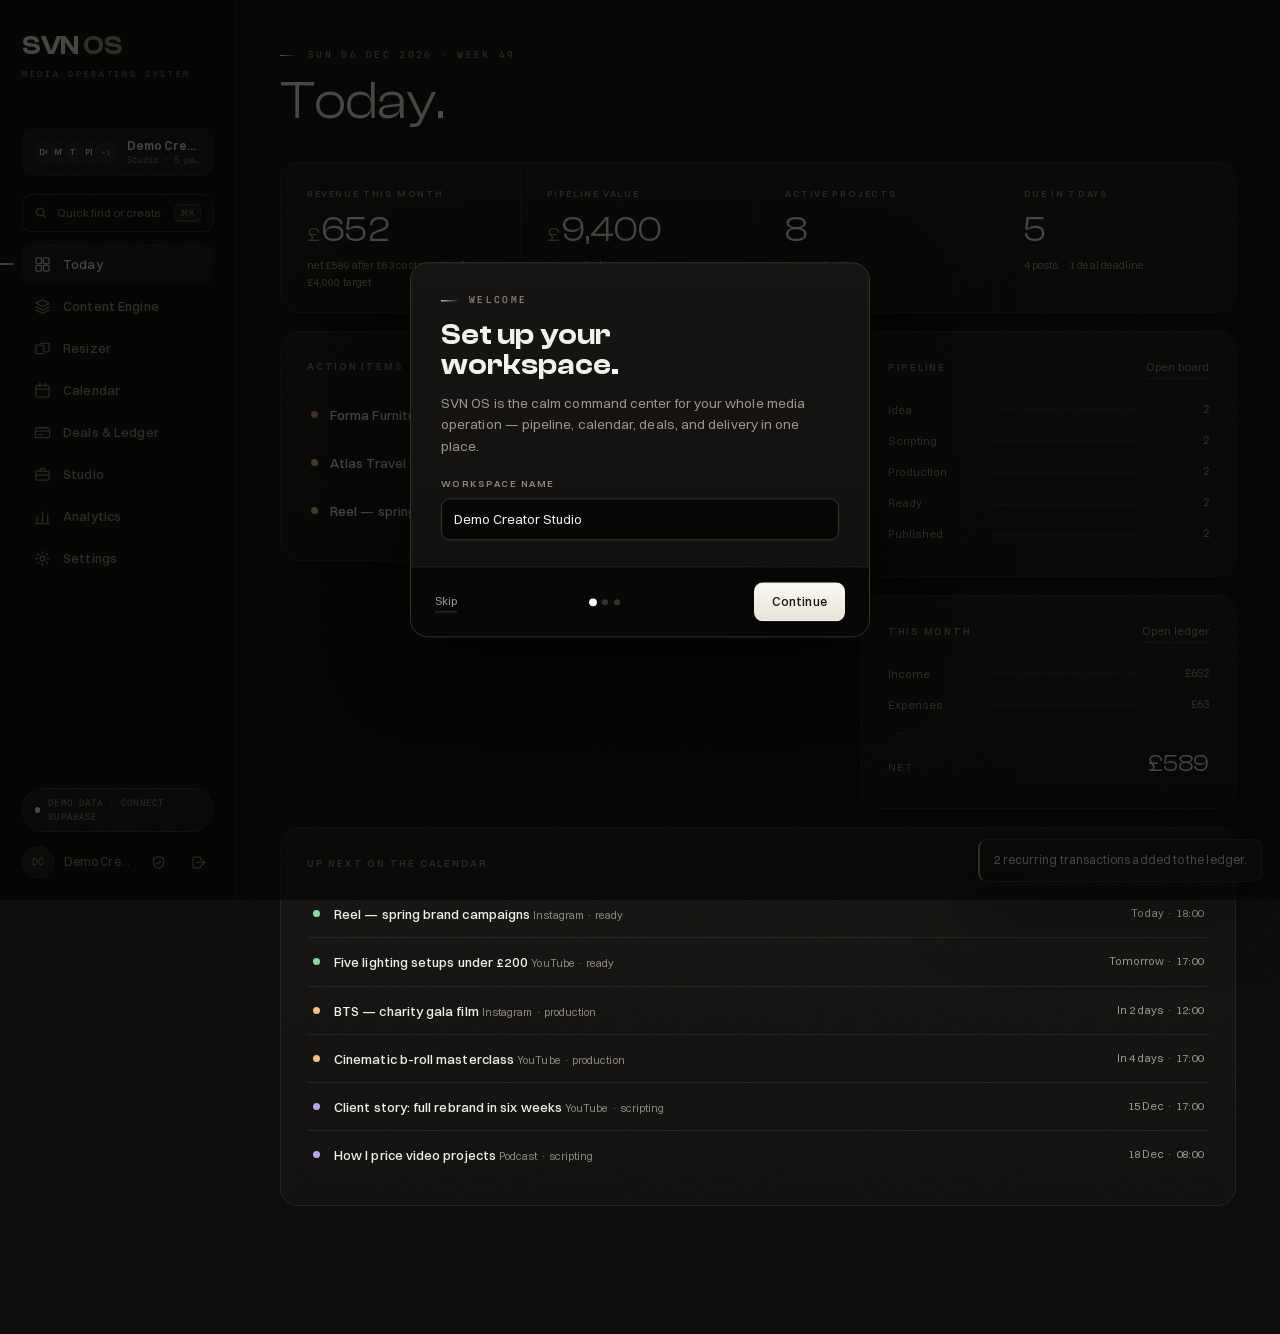
==== commit 4463927c: "Repaint: NOIR monochrome — dark default, white accent Step 1 of the NOIR redesign (repaint only; sid" ====
--- a/index.html
+++ b/index.html
@@ -5,7 +5,7 @@
   <meta name="viewport" content="width=device-width, initial-scale=1, viewport-fit=cover" />
   <title>SVN OS — Operating System for Media Teams</title>
   <meta name="description" content="The operating system for modern media teams: content pipeline, posting calendar, brand deals, and ledger in one place." />
-  <meta name="theme-color" content="#ffffff" />
+  <meta name="theme-color" content="#0a0a09" />
   <meta name="referrer" content="no-referrer" />
 
   <meta property="og:title" content="SVN OS — Operating System for Media Teams" />
--- a/css/main.css
+++ b/css/main.css
@@ -92,11 +92,14 @@
   --dim: #9b978c;
   --muted: #8a867b;
 
-  --brass: #d4af80;
-  --brass-bright: #e9cb98;
-  --brass-deep: #a8895d;
-  --brass-soft: rgba(212, 175, 128, 0.14);
-  --brass-faint: rgba(212, 175, 128, 0.45);
+  /* Accent — monochrome white (NOIR). The legacy --brass* token names are
+     kept so the single shared component sheet needs no edits; only the values
+     change. White is the one focal accent; everything else is ink + hairline. */
+  --brass: #ffffff;
+  --brass-bright: #ffffff;
+  --brass-deep: #a8a297;        /* gradient tail / metallic shade (silver, not gold) */
+  --brass-soft: rgba(244, 241, 233, 0.12);
+  --brass-faint: rgba(244, 241, 233, 0.40);
 
   --tone-blue: #8fb8f2;
   --tone-violet: #b8a3ee;
@@ -104,11 +107,11 @@
   --tone-green: #8bd9a8;
   --tone-teal: #82d4cd;
   --tone-red: #ee9089;
-  --tone-brass: #d4af80;
+  --tone-brass: #f2f1ec;
   --tone-dim: #8d8a80;
 
   --app-bg:
-    radial-gradient(1000px 460px at 50% -140px, rgba(212, 175, 128, 0.055), transparent 70%),
+    radial-gradient(1000px 460px at 50% -140px, rgba(244, 241, 233, 0.04), transparent 70%),
     #0a0a09;
   --panel-bg: linear-gradient(180deg, #151412 0%, #100f0e 100%);
   --card-bg: linear-gradient(180deg, #161514 0%, #121110 100%);
@@ -127,8 +130,8 @@
   --veil: rgba(8, 8, 7, 0.86);
   --backdrop: rgba(5, 5, 4, 0.72);
   --input-shadow: inset 0 1px 3px rgba(0, 0, 0, 0.3);
-  --spot-sheen: rgba(212, 175, 128, 0.14);
-  --spot-edge: rgba(212, 175, 128, 0.42);
+  --spot-sheen: rgba(244, 241, 233, 0.14);
+  --spot-edge: rgba(244, 241, 233, 0.42);
 }
 
 /* ── Reset & base ─────────────────────────────────────────── */
@@ -205,10 +208,10 @@
 
 .page-title {
   font-family: var(--font-display);
-  font-size: clamp(2.2rem, 4vw, 3.05rem);
+  font-size: clamp(2.4rem, 4.4vw, 3.5rem);
   font-weight: 400;
-  letter-spacing: 0.005em;
-  line-height: 1.04;
+  letter-spacing: -0.01em;
+  line-height: 1.02;
 }
 .page-title em { font-style: normal; color: var(--dim); }
 .title-dot { color: var(--brass); }
@@ -294,18 +297,8 @@
   color: var(--text);
 }
 .brand-os { font-style: normal; color: var(--dim); }
-html.theme-dark .brand-mark {
-  background: linear-gradient(180deg, #faf8f1 20%, #c9c4b5 95%);
-  -webkit-background-clip: text;
-  background-clip: text;
-  color: transparent;
-}
-html.theme-dark .brand-os {
-  background: linear-gradient(180deg, var(--brass-bright) 10%, var(--brass-deep) 95%);
-  -webkit-background-clip: text;
-  background-clip: text;
-  color: transparent;
-}
+/* Wordmark stays solid in both themes — bone "SVN" + dim "OS". Monochrome and
+   confident; no gradient-on-text, which reads cleaner and less templated. */
 .brand-sub {
   display: block;
   margin-top: 8px;
@@ -952,7 +945,7 @@
   box-shadow: inset 0 1px 0 rgba(255, 255, 255, 0.03);
   transition: border-color 0.12s var(--ease), transform 0.12s var(--ease);
 }
-.cal-chip:hover { border-color: rgba(212, 175, 128, 0.35); transform: translateY(-1px); }
+.cal-chip:hover { border-color: var(--brass-faint); transform: translateY(-1px); }
 .cal-chip .chip-title {
   white-space: nowrap; overflow: hidden; text-overflow: ellipsis;
   min-width: 0;
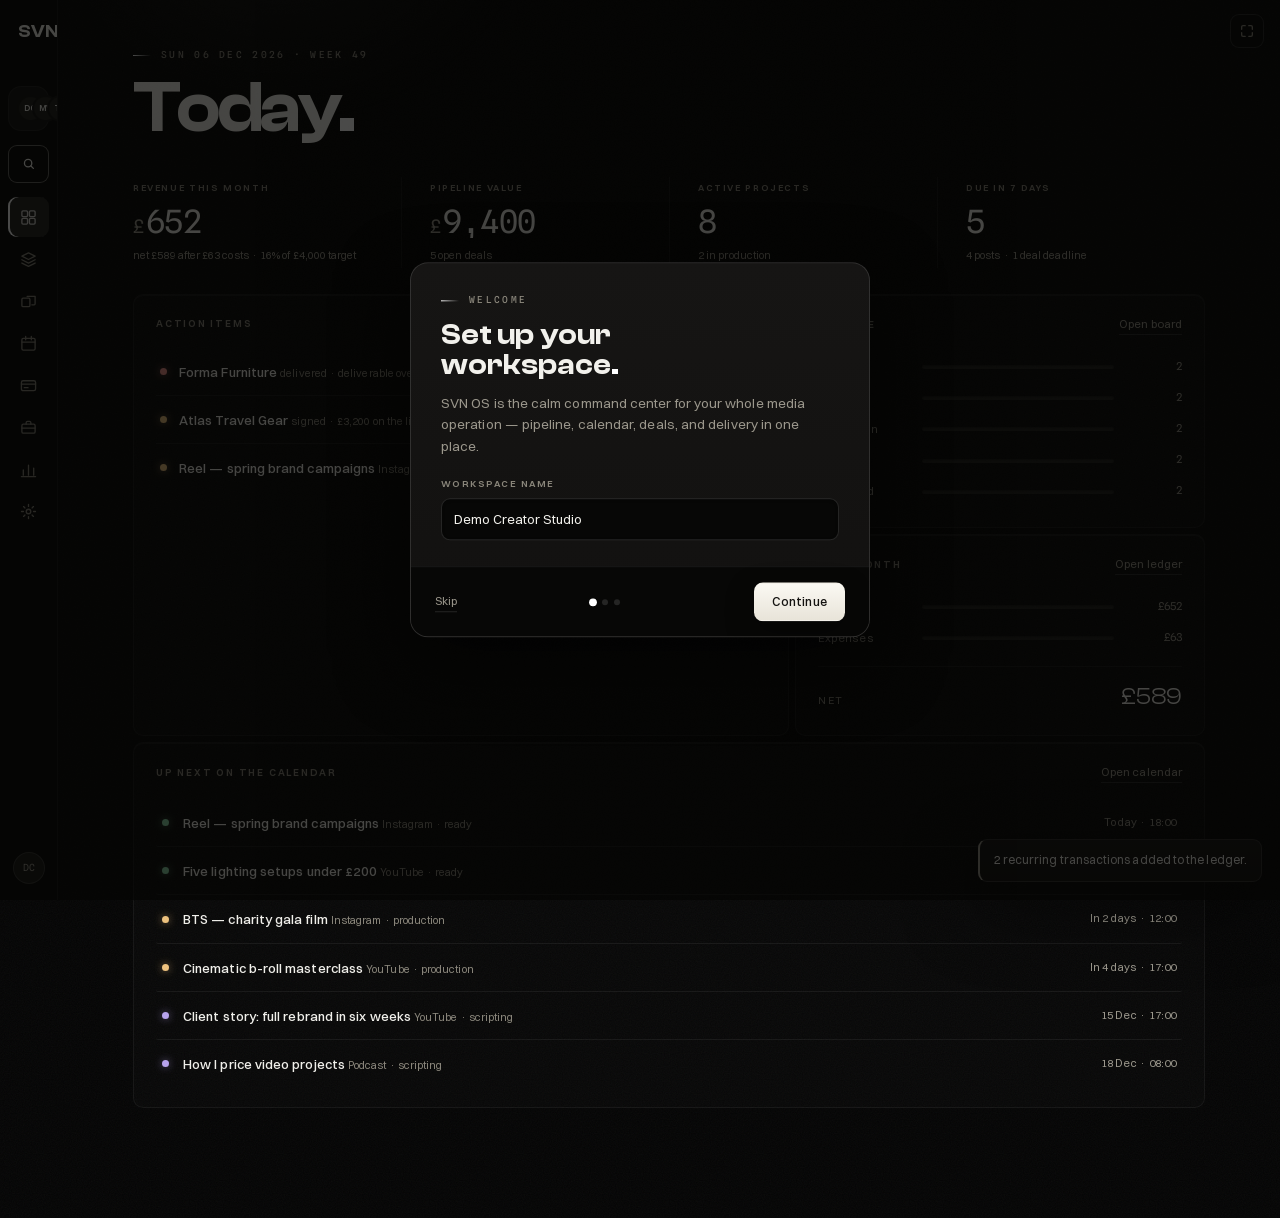
==== commit bb4062ec: "Adaptive Shell finish: glass Inspector, Darkroom focus mode, app-wide Spotlight - Inspector (2b): th" ====
--- a/index.html
+++ b/index.html
@@ -76,6 +76,11 @@
 
   <!-- ── App shell ── -->
   <div id="app" class="app" hidden>
+    <div class="hero-spotlight" aria-hidden="true"></div>
+    <input type="checkbox" id="darkroom-toggle" class="darkroom-input" hidden />
+    <label for="darkroom-toggle" class="darkroom-btn" title="Focus mode (Darkroom)" aria-label="Toggle focus mode">
+      <svg viewBox="0 0 18 18" aria-hidden="true"><path d="M3 7V4.5A1.5 1.5 0 0 1 4.5 3H7M11 3h2.5A1.5 1.5 0 0 1 15 4.5V7M15 11v2.5a1.5 1.5 0 0 1-1.5 1.5H11M7 15H4.5A1.5 1.5 0 0 1 3 13.5V11"/></svg>
+    </label>
     <aside class="sidebar">
       <a href="/" data-link class="brand" aria-label="SVN OS home">
         <span class="brand-mark">SVN<span class="brand-os">&nbsp;OS</span></span>
--- a/css/main.css
+++ b/css/main.css
@@ -73,7 +73,8 @@
   --r-md: 13px;
   --r-lg: 18px;
   --ease: cubic-bezier(0.22, 0.61, 0.21, 1);
-  --sidebar-w: 236px;
+  --sidebar-w: 240px;   /* expanded rail width (hover / keyboard focus) */
+  --spine-w: 58px;      /* collapsed glyph rail — the Adaptive Shell Spine */
 }
 
 /* ── Dark theme — the original cinematic warm-black ──────────── */
@@ -85,8 +86,8 @@
   --surface: #121211;
   --surface-2: #181816;
   --surface-3: #1f1f1c;
-  --hairline: #232320;
-  --hairline-strong: #34342f;
+  --hairline: rgba(255, 255, 255, 0.06);        /* hair-thin glass separators (Cinematic Utility) */
+  --hairline-strong: rgba(255, 255, 255, 0.12);
   --text: #f2f1ec;
   --ivory: #f5f3ec;
   --dim: #9b978c;
@@ -110,9 +111,7 @@
   --tone-brass: #f2f1ec;
   --tone-dim: #8d8a80;
 
-  --app-bg:
-    radial-gradient(1000px 460px at 50% -140px, rgba(244, 241, 233, 0.04), transparent 70%),
-    #0a0a09;
+  --app-bg: #050505;   /* true absolute black canvas */
   --panel-bg: linear-gradient(180deg, #151412 0%, #100f0e 100%);
   --card-bg: linear-gradient(180deg, #161514 0%, #121110 100%);
   --panel-edge: inset 0 1px 0 rgba(255, 255, 255, 0.045);
@@ -186,6 +185,61 @@
   background-image: url("data:image/svg+xml,%3Csvg xmlns='http://www.w3.org/2000/svg' width='240' height='240'%3E%3Cfilter id='n'%3E%3CfeTurbulence type='fractalNoise' baseFrequency='0.85' numOctaves='2' stitchTiles='stitch'/%3E%3C/filter%3E%3Crect width='100%25' height='100%25' filter='url(%23n)'/%3E%3C/svg%3E");
 }
 
+/* Spotlight — hand-ported from Aceternity (vanilla, CSP-safe). A large soft
+   light washes in from the top over the black canvas, behind the dashboard.
+   Monochrome to suit NOIR; z-index -1 keeps it above the canvas but beneath
+   content, so it also glows *through* the translucent glass panels. Mounted
+   only on the dashboard view (it lives in that fragment). */
+.hero-spotlight {
+  position: fixed;
+  top: -12vh;
+  left: var(--spine-w);
+  width: 58vw;
+  height: 72vh;
+  z-index: -1;
+  pointer-events: none;
+  background: radial-gradient(ellipse 50% 50% at 30% 0%,
+    rgba(255, 255, 255, 0.08),
+    rgba(255, 255, 255, 0.02) 42%,
+    transparent 72%);
+  filter: blur(20px);
+  opacity: 0;
+  transform: translateX(-26px) scale(0.96);
+  transform-origin: top left;
+  animation: spotlight-in 1.5s var(--ease) 0.15s forwards;
+}
+@keyframes spotlight-in {
+  to { opacity: 1; transform: none; }
+}
+@media (prefers-reduced-motion: reduce) {
+  .hero-spotlight { animation: none; opacity: 1; transform: none; }
+}
+
+/* ── Darkroom — focus mode. A pure-CSS :has() toggle (the focus glyph, fixed
+   top-right): the Spine slides away, content reclaims the rail space, the grain
+   calms, and the work sits alone on the black stage. Reversible, app-wide. ── */
+.darkroom-btn {
+  position: fixed; top: 14px; right: 16px; z-index: 95;
+  width: 34px; height: 34px;
+  display: grid; place-items: center;
+  border-radius: var(--r-sm);
+  border: 1px solid var(--hairline-strong);
+  background: color-mix(in srgb, var(--bg) 55%, transparent);
+  -webkit-backdrop-filter: blur(10px);
+  backdrop-filter: blur(10px);
+  color: var(--muted);
+  cursor: pointer;
+  transition: color 0.15s var(--ease), border-color 0.15s var(--ease), background 0.15s var(--ease);
+}
+.darkroom-btn svg { width: 16px; height: 16px; fill: none; stroke: currentColor; stroke-width: 1.5; stroke-linecap: round; stroke-linejoin: round; }
+.darkroom-btn:hover { color: var(--text); border-color: var(--brass-faint); }
+
+html:has(#darkroom-toggle:checked) .sidebar { transform: translateX(-100%); opacity: 0; pointer-events: none; }
+html:has(#darkroom-toggle:checked) .main { margin-left: 0; }
+html:has(#darkroom-toggle:checked) .grain { opacity: 0; }
+html:has(#darkroom-toggle:checked) .hero-spotlight { opacity: 0.55; }
+html:has(#darkroom-toggle:checked) .darkroom-btn { color: var(--brass); border-color: var(--brass-faint); background: var(--brass-soft); }
+
 /* ── Typography utilities ─────────────────────────────────── */
 
 .mono { font-family: var(--font-mono); }
@@ -207,11 +261,13 @@
 }
 
 .page-title {
+  /* Brute-force editorial: self-hosted display sans, oversized and severely
+     tracked-in. Dense, geometric, brutally sharp — no serif. */
   font-family: var(--font-display);
-  font-size: clamp(2.4rem, 4.4vw, 3.5rem);
-  font-weight: 400;
-  letter-spacing: -0.01em;
-  line-height: 1.02;
+  font-size: clamp(2.8rem, 7vw, 4.75rem);
+  font-weight: 600;
+  letter-spacing: -0.05em;
+  line-height: 0.95;
 }
 .page-title em { font-style: normal; color: var(--dim); }
 .title-dot { color: var(--brass); }
@@ -243,13 +299,11 @@
 
 /* ── Layout ───────────────────────────────────────────────── */
 
-.app {
-  display: grid;
-  grid-template-columns: var(--sidebar-w) 1fr;
-  min-height: 100vh;
-}
-
-.main { min-width: 0; }
+.app { min-height: 100vh; }
+
+/* Content clears the collapsed Spine. The rail expands as an overlay, so this
+   margin is constant — expanding never reflows the canvas. */
+.main { min-width: 0; margin-left: var(--spine-w); transition: margin-left 0.4s var(--ease); }
 
 .view {
   max-width: 1160px;
@@ -278,13 +332,76 @@
 /* ── Sidebar ──────────────────────────────────────────────── */
 
 .sidebar {
-  position: sticky; top: 0;
+  position: fixed; left: 0; top: 0; z-index: 100;
+  width: var(--spine-w);
   height: 100vh;
   display: flex; flex-direction: column;
-  padding: 32px 22px 22px;
+  padding: 20px 0 16px;
   border-right: 1px solid var(--hairline);
   background: var(--bg-deep);
-}
+  overflow: hidden;
+  white-space: nowrap;
+  transition: width 0.34s var(--ease), background 0.34s var(--ease),
+              box-shadow 0.34s var(--ease), border-color 0.34s var(--ease),
+              transform 0.4s var(--ease), opacity 0.4s var(--ease);
+}
+.sidebar:hover, .sidebar:focus-within {
+  width: var(--sidebar-w);
+  background: var(--panel-bg);
+  box-shadow: var(--shadow-soft);
+  border-right-color: var(--hairline-strong);
+}
+
+/* Rail rows: glyph centres sit at ~29px in both states, so nothing jumps
+   horizontally as the rail widens. */
+.sidebar .brand { padding: 0 18px; margin: 0 0 20px; }
+.sidebar .nav { padding: 0 8px; }
+.sidebar .nav-link { padding: 10px 14px 10px 12px; margin: 0; }
+.sidebar .nav-link svg { flex: none; }
+.sidebar .cmd-launch {
+  margin: 0 8px 14px; width: auto;
+  padding: 9px 12px 9px 13px;
+  border-color: var(--brass-faint); color: var(--text);
+}
+.sidebar .workspace { margin: 2px 8px 14px; width: auto; padding: 8px 10px; }
+.sidebar .sidebar-foot { padding: 0; gap: 12px; }
+.sidebar .user-chip { padding: 0 4px 0 13px; }
+
+/* Active nav: CSS state (the JS moving-pill is retired on the desktop rail). */
+.sidebar .nav-link[aria-current="page"] {
+  background: var(--brass-soft);
+  box-shadow: inset 2px 0 0 0 var(--brass);
+}
+
+/* Brand mark shrinks to fit the collapsed rail; grows when expanded. */
+.sidebar .brand-mark { font-size: 1.2rem; transition: font-size 0.34s var(--ease); }
+.sidebar:hover .brand-mark, .sidebar:focus-within .brand-mark { font-size: 1.55rem; }
+
+/* Labels fade in only when the rail is expanded — kept in the a11y tree
+   (opacity, not display) so screen readers always announce them. */
+.sidebar .brand-os, .sidebar .brand-sub,
+.sidebar .nav-link > span,
+.sidebar .cmd-launch > span, .sidebar .cmd-launch > kbd,
+.sidebar .ws-meta, .sidebar .user-name,
+.sidebar .user-chip .iconbtn {
+  opacity: 0;
+  transition: opacity 0.18s var(--ease);
+}
+.sidebar:hover .brand-os, .sidebar:focus-within .brand-os,
+.sidebar:hover .brand-sub, .sidebar:focus-within .brand-sub,
+.sidebar:hover .nav-link > span, .sidebar:focus-within .nav-link > span,
+.sidebar:hover .cmd-launch > span, .sidebar:focus-within .cmd-launch > span,
+.sidebar:hover .cmd-launch > kbd, .sidebar:focus-within .cmd-launch > kbd,
+.sidebar:hover .ws-meta, .sidebar:focus-within .ws-meta,
+.sidebar:hover .user-name, .sidebar:focus-within .user-name,
+.sidebar:hover .user-chip .iconbtn, .sidebar:focus-within .user-chip .iconbtn {
+  opacity: 1;
+}
+
+/* Secondary chrome (demo / network pills) shows only in the expanded rail. */
+.sidebar .demo-pill, .sidebar .net-pill { display: none; margin: 0 8px; }
+.sidebar:hover .demo-pill, .sidebar:focus-within .demo-pill,
+.sidebar:hover .net-pill, .sidebar:focus-within .net-pill { display: flex; }
 
 .brand { display: block; margin-bottom: 46px; }
 .brand-mark {
@@ -336,6 +453,7 @@
    FLIP-translated to the active link's box via offset vars set in JS, so it
    works for both the vertical rail and the horizontal mobile bar. */
 .nav-pill {
+  display: none;   /* retired on the desktop Spine; restored for the mobile bar */
   position: absolute; top: 0; left: 0; z-index: 0;
   width: var(--pill-w, 0); height: var(--pill-h, 0);
   transform: translate(var(--pill-x, 0), var(--pill-y, 0));
@@ -544,28 +662,33 @@
   margin-bottom: 18px;
   box-shadow: var(--panel-edge);
 }
+/* Dark theme: panels become a translucent glass layer over the black canvas —
+   hair-thin border + a top inner highlight for a tactile, lifted feel. */
+html.theme-dark .panel {
+  background: rgba(255, 255, 255, 0.015);
+  backdrop-filter: blur(12px);
+  -webkit-backdrop-filter: blur(12px);
+  box-shadow: inset 0 1px 0 rgba(255, 255, 255, 0.05);
+}
 .panel-head {
   display: flex; align-items: baseline; justify-content: space-between;
   gap: 12px; margin-bottom: 16px;
 }
 
+/* Floating metric strip — no card; four metrics sit natively on the canvas,
+   divided only by hair-thin vertical rules (Cinematic Utility). */
 .stat-band {
   display: grid;
   grid-template-columns: repeat(4, 1fr);
-  border: 1px solid var(--hairline);
-  border-radius: var(--r-lg);
-  background: var(--panel-bg);
-  box-shadow: var(--panel-edge);
-  margin-bottom: 18px;
-  overflow: hidden;
+  margin-bottom: 26px;
 }
 .stat-band-3 { grid-template-columns: repeat(3, 1fr); }
 .stat {
-  padding: 24px 26px 22px;
+  padding: 4px 28px;
   border-left: 1px solid var(--hairline);
   min-width: 0;
 }
-.stat:first-child { border-left: none; }
+.stat:first-child { border-left: none; padding-left: 0; }   /* flush to the .view axis — aligns with the header + bento cards */
 .stat-label {
   font-size: 0.6rem; font-weight: 600;
   text-transform: uppercase; letter-spacing: 0.18em;
@@ -573,11 +696,11 @@
   margin-bottom: 12px;
 }
 .stat-num {
-  font-family: var(--font-display);
-  font-size: clamp(1.8rem, 2.7vw, 2.55rem);
+  font-family: var(--font-mono);     /* precision-data numerals */
+  font-size: clamp(1.7rem, 2.5vw, 2.35rem);
   line-height: 1;
-  letter-spacing: 0.005em;
-  font-variant-numeric: lining-nums;
+  letter-spacing: -0.01em;
+  font-variant-numeric: tabular-nums;
   white-space: nowrap; overflow: hidden; text-overflow: ellipsis;
 }
 .stat-num .cur {
@@ -598,6 +721,23 @@
 }
 .grid-main > .panel, .col-stack > .panel { margin-bottom: 0; }
 .col-stack { display: grid; gap: 18px; }
+
+/* Unified Bento grid — Action items (tall, left), Pipeline + This month
+   stacked (right), Up next spanning the base. Tight gaps = dense + engineered. */
+.dash-bento {
+  display: grid;
+  grid-template-columns: 1.6fr 1fr;
+  gap: 6px;               /* razor-thin seams — one engineered bento, not floating cards */
+  align-items: stretch;
+}
+.dash-bento > .panel {
+  margin-bottom: 0;
+  padding: 20px 22px;
+  border-radius: 10px;                       /* unified, tighter radius so panels read as one box */
+  border-color: rgba(255, 255, 255, 0.05);   /* exact hairline */
+}
+.dash-bento .b-actions { grid-row: span 2; }
+.dash-bento .b-upnext { grid-column: 1 / -1; }
 
 /* ── Rows (action items, schedules, mini-ledgers) ─────────── */
 
@@ -609,13 +749,14 @@
   border-radius: 2px;
   text-align: left;
   width: 100%;
-  transition: background 0.15s var(--ease), box-shadow 0.15s var(--ease);
+  transition: box-shadow 0.15s var(--ease), transform 0.2s var(--ease), color 0.2s var(--ease);
 }
 .row-item:last-child { border-bottom: none; }
 button.row-item:hover, a.row-item:hover {
-  background: var(--surface-2);
   box-shadow: inset 2px 0 0 0 var(--brass);
-}
+  transform: translateX(4px);
+}
+.row-item:hover .row-title { color: var(--brass); }
 
 .row-body { flex: 1; min-width: 0; }
 .row-title {
@@ -625,16 +766,20 @@
 .row-meta { font-size: 0.72rem; color: var(--muted); margin-top: 2px; }
 .row-right { flex: none; text-align: right; font-size: 0.74rem; color: var(--dim); }
 
-.dot { flex: none; width: 7px; height: 7px; border-radius: 50%; background: var(--tone-dim); }
-
-.dot.tone-blue   { background: var(--tone-blue); }
-.dot.tone-violet { background: var(--tone-violet); }
-.dot.tone-amber  { background: var(--tone-amber); }
-.dot.tone-green  { background: var(--tone-green); }
-.dot.tone-teal   { background: var(--tone-teal); }
-.dot.tone-red    { background: var(--tone-red); }
-.dot.tone-brass  { background: var(--tone-brass); }
-.dot.tone-dim    { background: var(--tone-dim); }
+.dot {
+  flex: none; width: 7px; height: 7px; border-radius: 50%;
+  color: var(--tone-dim);
+  background: currentColor;
+  box-shadow: 0 0 8px -1px currentColor;   /* sharp, vibrant status glow */
+}
+.dot.tone-blue   { color: var(--tone-blue); }
+.dot.tone-violet { color: var(--tone-violet); }
+.dot.tone-amber  { color: var(--tone-amber); }
+.dot.tone-green  { color: var(--tone-green); }
+.dot.tone-teal   { color: var(--tone-teal); }
+.dot.tone-red    { color: var(--tone-red); }
+.dot.tone-brass  { color: var(--tone-brass); }
+.dot.tone-dim    { color: var(--tone-dim); }
 
 /* ── Pills, badges, tags ──────────────────────────────────── */
 
@@ -1685,6 +1830,16 @@
   transition: transform 0.32s var(--ease);
   outline: none;
 }
+/* Inspector — the slide-over reads as a floating frosted-glass panel in dark,
+   over the blurred canvas behind it. */
+html.theme-dark .drawer {
+  background: rgba(18, 16, 13, 0.72);
+  backdrop-filter: blur(26px) saturate(1.25);
+  -webkit-backdrop-filter: blur(26px) saturate(1.25);
+  border-left-color: rgba(255, 255, 255, 0.10);
+  box-shadow: inset 1px 0 0 rgba(255, 255, 255, 0.06), var(--shadow-soft);
+}
+html.theme-dark .drawer-actions { background: rgba(255, 255, 255, 0.02); }
 .drawer-root.is-open .drawer { transform: none; }
 .drawer-head {
   display: flex; align-items: flex-start; justify-content: space-between;
@@ -1929,6 +2084,8 @@
   .stat-band-3 .stat:first-child { border-left: none; }
 
   .grid-main { grid-template-columns: 1fr; }
+  .dash-bento { grid-template-columns: 1fr; }
+  .dash-bento .b-actions, .dash-bento .b-upnext { grid-row: auto; grid-column: auto; }
 
   .board {
     grid-template-columns: repeat(5, 76vw);
@@ -1962,6 +2119,26 @@
 
   .aud-grid { grid-template-columns: 1fr; gap: 18px; }
   .aud-spark { max-width: none; margin-left: 0; }
+}
+
+/* Spine → horizontal top bar on mobile: undo the rail collapse/expand so the
+   sidebar behaves exactly as it did before (the moving pill returns too). */
+@media (max-width: 920px) {
+  .main { margin-left: 0; }
+  .sidebar,
+  .sidebar:hover,
+  .sidebar:focus-within {
+    position: sticky; width: auto;
+    background: color-mix(in srgb, var(--bg) 88%, transparent);
+    box-shadow: none; overflow: visible; white-space: normal;
+  }
+  .sidebar .brand-mark,
+  .sidebar:hover .brand-mark { font-size: 1.3rem; }
+  .sidebar .brand-os, .sidebar .nav-link > span,
+  .sidebar .ws-meta, .sidebar .user-chip .iconbtn { opacity: 1; }
+  .sidebar .nav-link[aria-current="page"] { background: none; box-shadow: none; }
+  .sidebar .demo-pill { display: flex; }
+  .nav-pill { display: block; }
 }
 
 /* ── Keyboard hint (kbd) ──────────────────────────────────── */
@@ -2025,6 +2202,12 @@
   transition: opacity 0.2s var(--ease), transform 0.2s var(--ease);
   overflow: hidden;
 }
+/* Command palette as frosted glass too — same floating-panel family. */
+html.theme-dark .cmd-panel {
+  background: rgba(18, 16, 13, 0.80);
+  backdrop-filter: blur(26px) saturate(1.2);
+  -webkit-backdrop-filter: blur(26px) saturate(1.2);
+}
 .cmd-root.is-open .cmd-panel { opacity: 1; transform: translateX(-50%) translateY(0); }
 
 .cmd-search {
@@ -2100,7 +2283,9 @@
   display: flex; align-items: center; gap: 12px;
   flex: 1; min-width: 0;
   padding: 12px 4px;
-}
+  transition: transform 0.2s var(--ease);
+}
+.act-main:hover { transform: translateX(4px); }
 .act-main:hover .row-title { color: var(--brass); }
 .act-tail { display: flex; align-items: center; gap: 10px; flex: none; }
 .act-btns { display: flex; gap: 4px; }
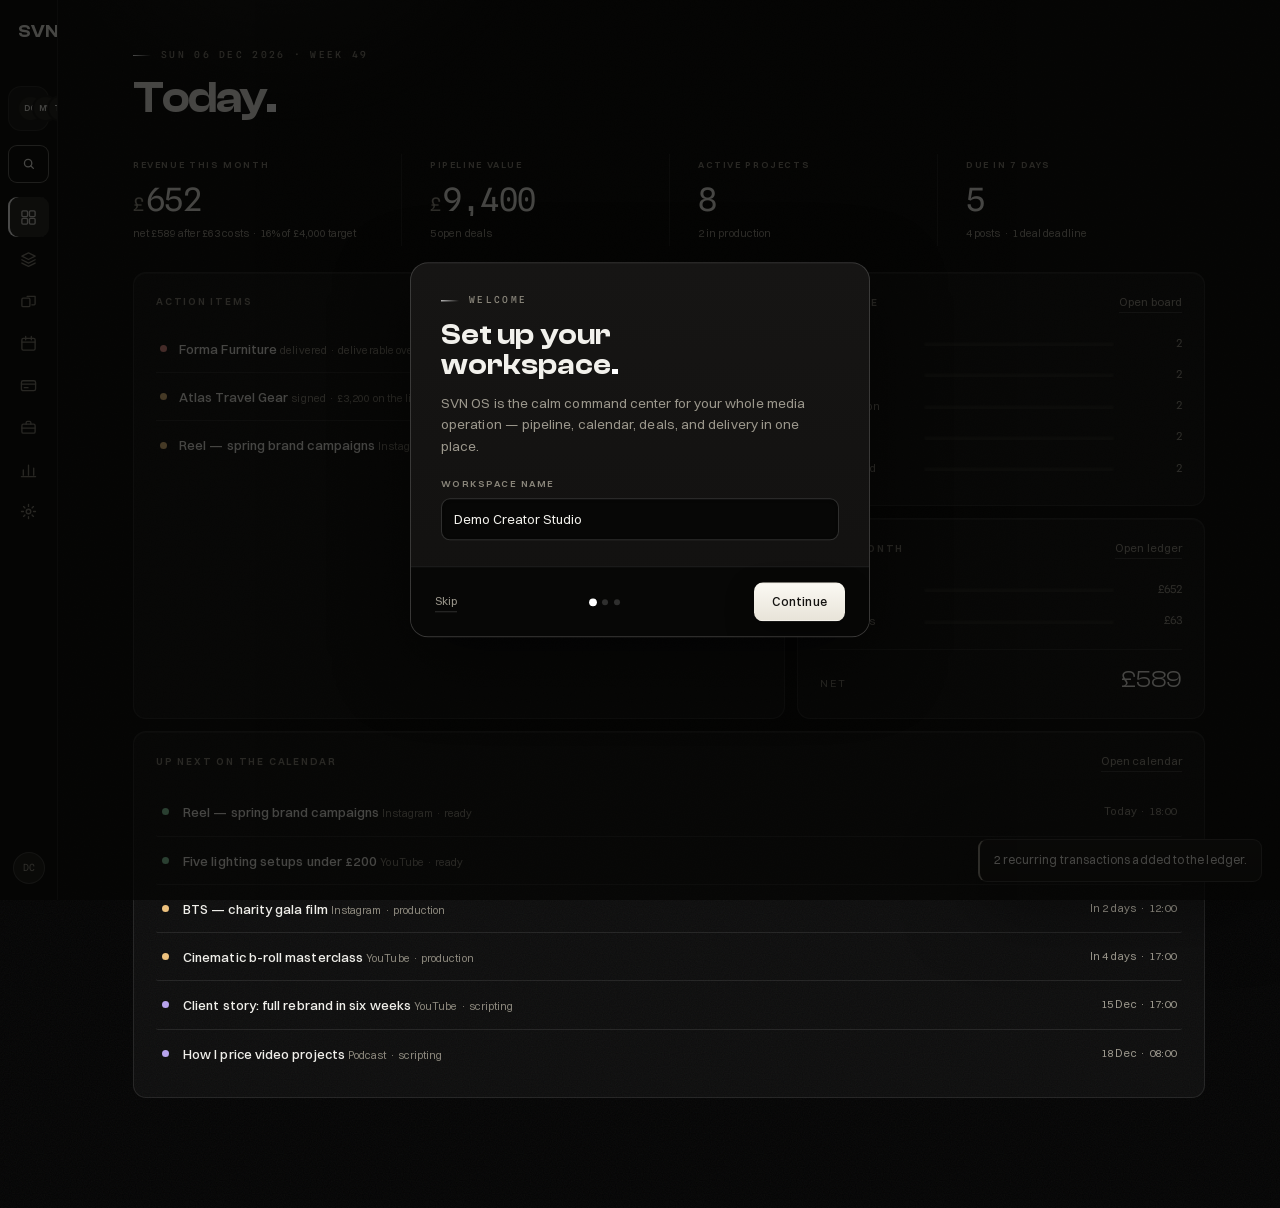
==== commit a38d4682: "Restraint pass: legible panels, honest bento, sane header, cut Darkroom + blanket glow Self-critique" ====
--- a/index.html
+++ b/index.html
@@ -77,10 +77,6 @@
   <!-- ── App shell ── -->
   <div id="app" class="app" hidden>
     <div class="hero-spotlight" aria-hidden="true"></div>
-    <input type="checkbox" id="darkroom-toggle" class="darkroom-input" hidden />
-    <label for="darkroom-toggle" class="darkroom-btn" title="Focus mode (Darkroom)" aria-label="Toggle focus mode">
-      <svg viewBox="0 0 18 18" aria-hidden="true"><path d="M3 7V4.5A1.5 1.5 0 0 1 4.5 3H7M11 3h2.5A1.5 1.5 0 0 1 15 4.5V7M15 11v2.5a1.5 1.5 0 0 1-1.5 1.5H11M7 15H4.5A1.5 1.5 0 0 1 3 13.5V11"/></svg>
-    </label>
     <aside class="sidebar">
       <a href="/" data-link class="brand" aria-label="SVN OS home">
         <span class="brand-mark">SVN<span class="brand-os">&nbsp;OS</span></span>
--- a/css/main.css
+++ b/css/main.css
@@ -86,8 +86,8 @@
   --surface: #121211;
   --surface-2: #181816;
   --surface-3: #1f1f1c;
-  --hairline: rgba(255, 255, 255, 0.06);        /* hair-thin glass separators (Cinematic Utility) */
-  --hairline-strong: rgba(255, 255, 255, 0.12);
+  --hairline: rgba(255, 255, 255, 0.09);        /* separators — lifted for legibility (restraint pass) */
+  --hairline-strong: rgba(255, 255, 255, 0.16);
   --text: #f2f1ec;
   --ivory: #f5f3ec;
   --dim: #9b978c;
@@ -215,30 +215,13 @@
   .hero-spotlight { animation: none; opacity: 1; transform: none; }
 }
 
-/* ── Darkroom — focus mode. A pure-CSS :has() toggle (the focus glyph, fixed
-   top-right): the Spine slides away, content reclaims the rail space, the grain
-   calms, and the work sits alone on the black stage. Reversible, app-wide. ── */
-.darkroom-btn {
-  position: fixed; top: 14px; right: 16px; z-index: 95;
-  width: 34px; height: 34px;
-  display: grid; place-items: center;
-  border-radius: var(--r-sm);
-  border: 1px solid var(--hairline-strong);
-  background: color-mix(in srgb, var(--bg) 55%, transparent);
-  -webkit-backdrop-filter: blur(10px);
-  backdrop-filter: blur(10px);
-  color: var(--muted);
-  cursor: pointer;
-  transition: color 0.15s var(--ease), border-color 0.15s var(--ease), background 0.15s var(--ease);
-}
-.darkroom-btn svg { width: 16px; height: 16px; fill: none; stroke: currentColor; stroke-width: 1.5; stroke-linecap: round; stroke-linejoin: round; }
-.darkroom-btn:hover { color: var(--text); border-color: var(--brass-faint); }
-
-html:has(#darkroom-toggle:checked) .sidebar { transform: translateX(-100%); opacity: 0; pointer-events: none; }
-html:has(#darkroom-toggle:checked) .main { margin-left: 0; }
-html:has(#darkroom-toggle:checked) .grain { opacity: 0; }
-html:has(#darkroom-toggle:checked) .hero-spotlight { opacity: 0.55; }
-html:has(#darkroom-toggle:checked) .darkroom-btn { color: var(--brass); border-color: var(--brass-faint); background: var(--brass-soft); }
+/* Touch targets — bump small icon buttons to a 44px tap area on touch devices
+   only (ui-ux-pro-max: Touch Target Size, 44x44 min). Desktop precision is kept. */
+@media (pointer: coarse) {
+  .iconbtn, .act-btn { width: 44px; height: 44px; }
+  .act-btns { gap: 8px; }
+  .nav-link { min-height: 44px; }
+}
 
 /* ── Typography utilities ─────────────────────────────────── */
 
@@ -261,13 +244,13 @@
 }
 
 .page-title {
-  /* Brute-force editorial: self-hosted display sans, oversized and severely
-     tracked-in. Dense, geometric, brutally sharp — no serif. */
+  /* Editorial sans — confident and tracked-in, but sized for a daily dashboard
+     (reined in from the 4.75rem billboard). */
   font-family: var(--font-display);
-  font-size: clamp(2.8rem, 7vw, 4.75rem);
+  font-size: clamp(2.2rem, 4.5vw, 3rem);
   font-weight: 600;
-  letter-spacing: -0.05em;
-  line-height: 0.95;
+  letter-spacing: -0.04em;
+  line-height: 1.0;
 }
 .page-title em { font-style: normal; color: var(--dim); }
 .title-dot { color: var(--brass); }
@@ -665,10 +648,8 @@
 /* Dark theme: panels become a translucent glass layer over the black canvas —
    hair-thin border + a top inner highlight for a tactile, lifted feel. */
 html.theme-dark .panel {
-  background: rgba(255, 255, 255, 0.015);
-  backdrop-filter: blur(12px);
-  -webkit-backdrop-filter: blur(12px);
-  box-shadow: inset 0 1px 0 rgba(255, 255, 255, 0.05);
+  background: rgba(255, 255, 255, 0.04);   /* visible surface (was 0.015 — too faint); blur dropped (nothing behind it to frost) */
+  box-shadow: inset 0 1px 0 rgba(255, 255, 255, 0.06);
 }
 .panel-head {
   display: flex; align-items: baseline; justify-content: space-between;
@@ -727,14 +708,14 @@
 .dash-bento {
   display: grid;
   grid-template-columns: 1.6fr 1fr;
-  gap: 6px;               /* razor-thin seams — one engineered bento, not floating cards */
+  gap: 12px;              /* honest, comfortable gap — distinct cards, not a broken near-flush */
   align-items: stretch;
 }
 .dash-bento > .panel {
   margin-bottom: 0;
   padding: 20px 22px;
-  border-radius: 10px;                       /* unified, tighter radius so panels read as one box */
-  border-color: rgba(255, 255, 255, 0.05);   /* exact hairline */
+  border-radius: var(--r-md);
+  border-color: rgba(255, 255, 255, 0.09);
 }
 .dash-bento .b-actions { grid-row: span 2; }
 .dash-bento .b-upnext { grid-column: 1 / -1; }
@@ -770,8 +751,9 @@
   flex: none; width: 7px; height: 7px; border-radius: 50%;
   color: var(--tone-dim);
   background: currentColor;
-  box-shadow: 0 0 8px -1px currentColor;   /* sharp, vibrant status glow */
-}
+}
+/* Glow is reserved for genuinely live/active states, not every status dot. */
+.dot.is-live { box-shadow: 0 0 8px -1px currentColor; }
 .dot.tone-blue   { color: var(--tone-blue); }
 .dot.tone-violet { color: var(--tone-violet); }
 .dot.tone-amber  { color: var(--tone-amber); }
@@ -2033,6 +2015,7 @@
   .nav-pill { transition: opacity 0.2s var(--ease); }
   .tab-underline { transition: none; }
   .btn-primary::after { display: none; }
+  .sidebar, .main { transition: none; }   /* no Darkroom/Spine slide under reduced motion */
 }
 
 /* ── Responsive ───────────────────────────────────────────── */
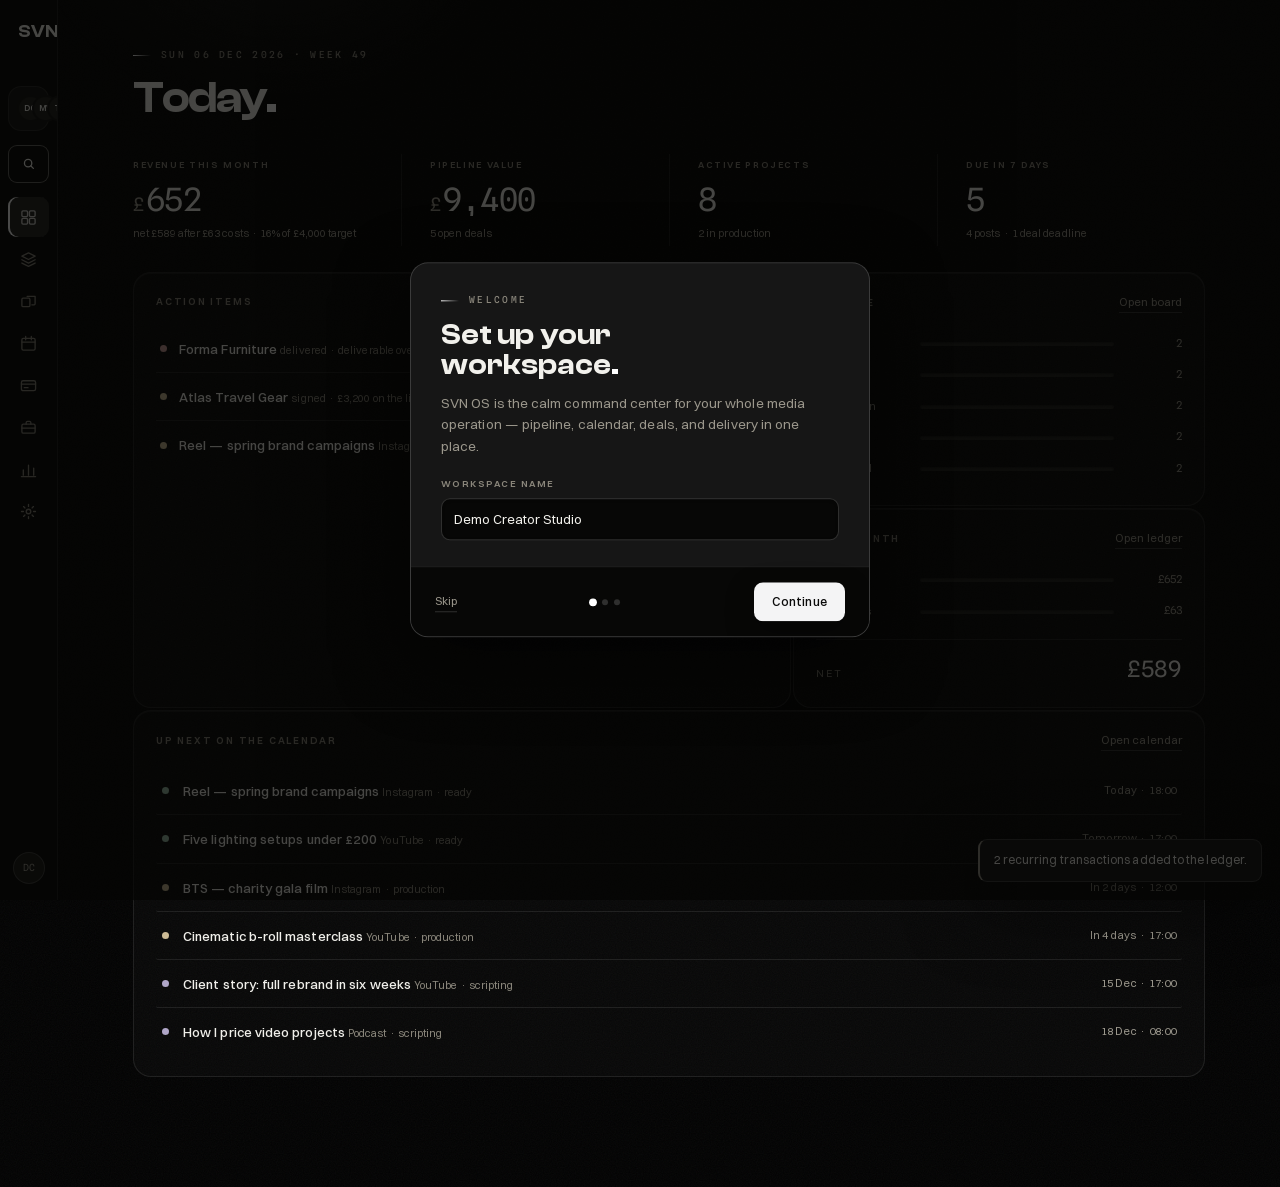
==== commit 332703fb: "Today dashboard: QA remediation + re-audit polish Welds the seams flagged in the QA audit (functiona" ====
--- a/index.html
+++ b/index.html
@@ -17,7 +17,7 @@
   <link rel="icon" href="/icon.svg" type="image/svg+xml" />
   <link rel="apple-touch-icon" href="/icon-192.png" />
   <meta name="apple-mobile-web-app-capable" content="yes" />
-  <meta name="apple-mobile-web-app-status-bar-style" content="default" />
+  <meta name="apple-mobile-web-app-status-bar-style" content="black" />
   <meta name="apple-mobile-web-app-title" content="SVN OS" />
 
   <script src="/js/theme-boot.js"></script>
@@ -76,7 +76,6 @@
 
   <!-- ── App shell ── -->
   <div id="app" class="app" hidden>
-    <div class="hero-spotlight" aria-hidden="true"></div>
     <aside class="sidebar">
       <a href="/" data-link class="brand" aria-label="SVN OS home">
         <span class="brand-mark">SVN<span class="brand-os">&nbsp;OS</span></span>
--- a/css/main.css
+++ b/css/main.css
@@ -98,34 +98,36 @@
      change. White is the one focal accent; everything else is ink + hairline. */
   --brass: #ffffff;
   --brass-bright: #ffffff;
-  --brass-deep: #a8a297;        /* gradient tail / metallic shade (silver, not gold) */
+  --brass-deep: #9a9a9a;        /* neutral silver (de-warmed) */
   --brass-soft: rgba(244, 241, 233, 0.12);
   --brass-faint: rgba(244, 241, 233, 0.40);
 
-  --tone-blue: #8fb8f2;
-  --tone-violet: #b8a3ee;
-  --tone-amber: #eec27d;
-  --tone-green: #8bd9a8;
-  --tone-teal: #82d4cd;
-  --tone-red: #ee9089;
-  --tone-brass: #f2f1ec;
-  --tone-dim: #8d8a80;
-
-  --app-bg: #050505;   /* true absolute black canvas */
-  --panel-bg: linear-gradient(180deg, #151412 0%, #100f0e 100%);
-  --card-bg: linear-gradient(180deg, #161514 0%, #121110 100%);
+  /* 2F/V3: muted, low-saturation semantic hues — a hint of colour so status reads
+     and .pill text clears WCAG contrast app-wide, without the neon "rainbow" on Today. */
+  --tone-blue:   #9fb0cb;
+  --tone-violet: #b0a6c8;
+  --tone-amber:  #cdbb95;
+  --tone-green:  #9bc0a8;
+  --tone-teal:   #97bdb8;
+  --tone-red:    #cf9f9b;
+  --tone-brass:  #f2f2f2;
+  --tone-dim:    #7a7a7a;
+
+  --app-bg: #030303;   /* absolute black canvas (NOIR spec) */
+  --panel-bg: #121212;   /* flat neutral — warm gradient removed */
+  --card-bg: #161616;    /* flat neutral — warm gradient removed */
   --panel-edge: inset 0 1px 0 rgba(255, 255, 255, 0.045);
   --shadow-soft: 0 24px 70px rgba(0, 0, 0, 0.55);
   --shadow-pop: 0 10px 28px rgba(0, 0, 0, 0.35);
 
-  --btn-primary-bg: linear-gradient(180deg, #fbf9f3 0%, #e8e4d9 100%);
-  --btn-primary-fg: #131210;
-  --fill-strong: linear-gradient(90deg, #d9d5c8, #f5f3ec);
+  --btn-primary-bg: #f4f4f5;   /* neutral white accent (de-warmed) */
+  --btn-primary-fg: #0a0a0a;
+  --fill-strong: #f4f4f5;       /* neutral white fill (de-warmed) */
   --ring-track: #1f1f1c;
   --scroll-thumb: #2a2a27;
   --selection-ink: #14110b;
   --grain-opacity: 0.045;
-  --nav-active-bg: linear-gradient(180deg, #161513, #121110);
+  --nav-active-bg: #1a1a1a;
   --veil: rgba(8, 8, 7, 0.86);
   --backdrop: rgba(5, 5, 4, 0.72);
   --input-shadow: inset 0 1px 3px rgba(0, 0, 0, 0.3);
@@ -137,7 +139,7 @@
 
 *, *::before, *::after { box-sizing: border-box; margin: 0; padding: 0; }
 
-html { font-size: 15px; -webkit-text-size-adjust: 100%; }
+html { font-size: 15px; -webkit-text-size-adjust: 100%; -webkit-tap-highlight-color: transparent; }
 
 body {
   background: var(--app-bg);
@@ -147,6 +149,7 @@
   line-height: 1.55;
   letter-spacing: 0.005em;
   min-height: 100vh;
+  min-height: 100dvh;
   -webkit-font-smoothing: antialiased;
 }
 
@@ -218,7 +221,7 @@
 /* Touch targets — bump small icon buttons to a 44px tap area on touch devices
    only (ui-ux-pro-max: Touch Target Size, 44x44 min). Desktop precision is kept. */
 @media (pointer: coarse) {
-  .iconbtn, .act-btn { width: 44px; height: 44px; }
+  .iconbtn { width: 44px; height: 44px; }
   .act-btns { gap: 8px; }
   .nav-link { min-height: 44px; }
 }
@@ -282,7 +285,7 @@
 
 /* ── Layout ───────────────────────────────────────────────── */
 
-.app { min-height: 100vh; }
+.app { min-height: 100vh; min-height: 100dvh; }
 
 /* Content clears the collapsed Spine. The rail expands as an overlay, so this
    margin is constant — expanding never reflows the canvas. */
@@ -318,14 +321,15 @@
   position: fixed; left: 0; top: 0; z-index: 100;
   width: var(--spine-w);
   height: 100vh;
+  height: 100dvh;
   display: flex; flex-direction: column;
   padding: 20px 0 16px;
   border-right: 1px solid var(--hairline);
   background: var(--bg-deep);
   overflow: hidden;
   white-space: nowrap;
-  transition: width 0.34s var(--ease), background 0.34s var(--ease),
-              box-shadow 0.34s var(--ease), border-color 0.34s var(--ease),
+  transition: width 0.3s ease-in-out, background 0.3s ease-in-out,
+              box-shadow 0.3s ease-in-out, border-color 0.3s ease-in-out,
               transform 0.4s var(--ease), opacity 0.4s var(--ease);
 }
 .sidebar:hover, .sidebar:focus-within {
@@ -357,7 +361,7 @@
 }
 
 /* Brand mark shrinks to fit the collapsed rail; grows when expanded. */
-.sidebar .brand-mark { font-size: 1.2rem; transition: font-size 0.34s var(--ease); }
+.sidebar .brand-mark { font-size: 1.2rem; transition: font-size 0.3s ease-in-out; }
 .sidebar:hover .brand-mark, .sidebar:focus-within .brand-mark { font-size: 1.55rem; }
 
 /* Labels fade in only when the rail is expanded — kept in the a11y tree
@@ -368,7 +372,7 @@
 .sidebar .ws-meta, .sidebar .user-name,
 .sidebar .user-chip .iconbtn {
   opacity: 0;
-  transition: opacity 0.18s var(--ease);
+  transition: opacity 0.3s ease-in-out;
 }
 .sidebar:hover .brand-os, .sidebar:focus-within .brand-os,
 .sidebar:hover .brand-sub, .sidebar:focus-within .brand-sub,
@@ -648,7 +652,7 @@
 /* Dark theme: panels become a translucent glass layer over the black canvas —
    hair-thin border + a top inner highlight for a tactile, lifted feel. */
 html.theme-dark .panel {
-  background: rgba(255, 255, 255, 0.04);   /* visible surface (was 0.015 — too faint); blur dropped (nothing behind it to frost) */
+  background: rgba(255, 255, 255, 0.025);   /* V2: imperceptibly faint, but lifts off true black */
   box-shadow: inset 0 1px 0 rgba(255, 255, 255, 0.06);
 }
 .panel-head {
@@ -708,14 +712,14 @@
 .dash-bento {
   display: grid;
   grid-template-columns: 1.6fr 1fr;
-  gap: 12px;              /* honest, comfortable gap — distinct cards, not a broken near-flush */
+  gap: 2px;              /* razor-thin hairline gutter (NOIR spec) */
   align-items: stretch;
 }
 .dash-bento > .panel {
   margin-bottom: 0;
   padding: 20px 22px;
-  border-radius: var(--r-md);
-  border-color: rgba(255, 255, 255, 0.09);
+  border-radius: var(--r-lg);   /* unified with every other panel */
+  border-color: var(--hairline); /* token-bound — tracks the hairline, no literal drift */
 }
 .dash-bento .b-actions { grid-row: span 2; }
 .dash-bento .b-upnext { grid-column: 1 / -1; }
@@ -836,7 +840,7 @@
   margin-top: 12px; padding-top: 12px;
 }
 .net-line .label { font-size: 0.7rem; color: var(--muted); text-transform: uppercase; letter-spacing: 0.16em; }
-.net-line .value { font-family: var(--font-display); font-size: 1.55rem; }
+.net-line .value { font-family: var(--font-mono); font-size: 1.5rem; font-variant-numeric: tabular-nums; letter-spacing: -0.01em; }
 
 /* ── Tables ───────────────────────────────────────────────── */
 
@@ -1107,6 +1111,7 @@
 }
 .modal::backdrop {
   background: var(--backdrop);
+  -webkit-backdrop-filter: blur(7px) saturate(0.85);
   backdrop-filter: blur(7px) saturate(0.85);
 }
 .modal[open] { animation: modal-in 0.26s var(--ease); }
@@ -1139,7 +1144,7 @@
 
 .toast-root {
   position: fixed;
-  right: 18px; bottom: 18px;
+  right: max(18px, env(safe-area-inset-right)); bottom: max(18px, env(safe-area-inset-bottom));
   z-index: 180;
   display: flex; flex-direction: column; gap: 8px;
   max-width: min(360px, calc(100vw - 36px));
@@ -1201,6 +1206,7 @@
 
 .auth-gate {
   min-height: 100vh;
+  min-height: 100dvh;
   display: grid; place-items: center;
   padding: 32px 20px;
   background: var(--app-bg);
@@ -1670,6 +1676,7 @@
   display: grid; place-items: center;
   padding: 24px;
   background: var(--veil);
+  -webkit-backdrop-filter: blur(20px) saturate(1.1);
   backdrop-filter: blur(20px) saturate(1.1);
 }
 .lock-panel {
@@ -1795,6 +1802,7 @@
 .drawer-backdrop {
   position: absolute; inset: 0;
   background: var(--backdrop);
+  -webkit-backdrop-filter: blur(7px) saturate(0.85);
   backdrop-filter: blur(7px) saturate(0.85);
   opacity: 0;
   transition: opacity 0.3s var(--ease);
@@ -2028,10 +2036,11 @@
     height: auto;
     flex-direction: row; align-items: center;
     gap: 14px;
-    padding: 10px 14px;
+    padding: max(10px, env(safe-area-inset-top)) 14px 10px;
     border-right: none;
     border-bottom: 1px solid var(--hairline);
     background: color-mix(in srgb, var(--bg) 88%, transparent);
+    -webkit-backdrop-filter: blur(12px) saturate(1.3);
     backdrop-filter: blur(12px) saturate(1.3);
   }
   .brand { margin-bottom: 0; flex: none; }
@@ -2124,6 +2133,15 @@
   .nav-pill { display: block; }
 }
 
+/* ── iOS / touch hardening ──────────────────────────────────
+   Real-device fixes that don't show on desktop. */
+@media (hover: none) {
+  .row-item:hover, .act:hover { transform: none; }   /* hover-translate must not stick after a tap */
+}
+@media (max-width: 640px) {
+  input, select, textarea { font-size: 16px; }            /* >=16px stops iOS Safari focus-zoom */
+}
+
 /* ── Keyboard hint (kbd) ──────────────────────────────────── */
 
 kbd {
@@ -2258,23 +2276,36 @@
 .act {
   display: flex; align-items: center; gap: 8px;
   border-bottom: 1px solid var(--hairline);
-  transition: opacity 0.2s var(--ease);
+  transition: opacity 0.2s var(--ease), transform 0.2s var(--ease);
 }
 .act:last-child { border-bottom: none; }
-.act.is-leaving { opacity: 0.45; }
+/* 3C: hover shifts the WHOLE row — title and buttons travel together. */
+.act:not(.act-more):hover { transform: translateX(4px); }
+.act:not(.act-more):hover .row-title { color: var(--brass); }
+/* 1E: a row mid-resolve is frozen so repeat taps can't reach it. */
+.act.is-resolving { pointer-events: none; }
+/* 3A: live exit animation — JS adds .is-leaving, waits 200ms, then re-renders. */
+.act.is-leaving { opacity: 0; transform: translateX(6px); }
 .act-main {
   display: flex; align-items: center; gap: 12px;
   flex: 1; min-width: 0;
   padding: 12px 4px;
-  transition: transform 0.2s var(--ease);
-}
-.act-main:hover { transform: translateX(4px); }
-.act-main:hover .row-title { color: var(--brass); }
+}
 .act-tail { display: flex; align-items: center; gap: 10px; flex: none; }
 .act-btns { display: flex; gap: 4px; }
+/* 1D: static overflow row at the foot of the list — never a hidden remainder. */
+.act-more {
+  justify-content: center;
+  padding: 11px 4px;
+  font-family: var(--font-mono);
+  font-size: 0.68rem;
+  letter-spacing: 0.04em;
+  color: var(--muted);
+  pointer-events: none;   /* U1: static summary — never an actionable row */
+}
 .act-btn {
   display: grid; place-items: center;
-  width: 28px; height: 28px;
+  width: 36px; height: 36px;
   border: 1px solid transparent;
   border-radius: var(--r-sm);
   color: var(--muted);
@@ -2283,6 +2314,13 @@
 .act-btn svg { width: 15px; height: 15px; fill: none; stroke: currentColor; stroke-width: 1.6; stroke-linecap: round; stroke-linejoin: round; }
 .act-btn:hover { background: var(--surface-2); border-color: var(--hairline-strong); color: var(--text); }
 .act-resolve:hover { color: var(--tone-green); border-color: color-mix(in srgb, var(--tone-green) 40%, transparent); }
+
+/* U2: 44px touch target on coarse pointers. Placed AFTER the 36px base so it wins the
+   cascade — the early coarse block (top of file) is defeated by source order. */
+@media (pointer: coarse) {
+  .act-btn { width: 44px; height: 44px; }
+  .act-btns { gap: 8px; }
+}
 
 /* ── Toast action (undo) ──────────────────────────────────── */
 
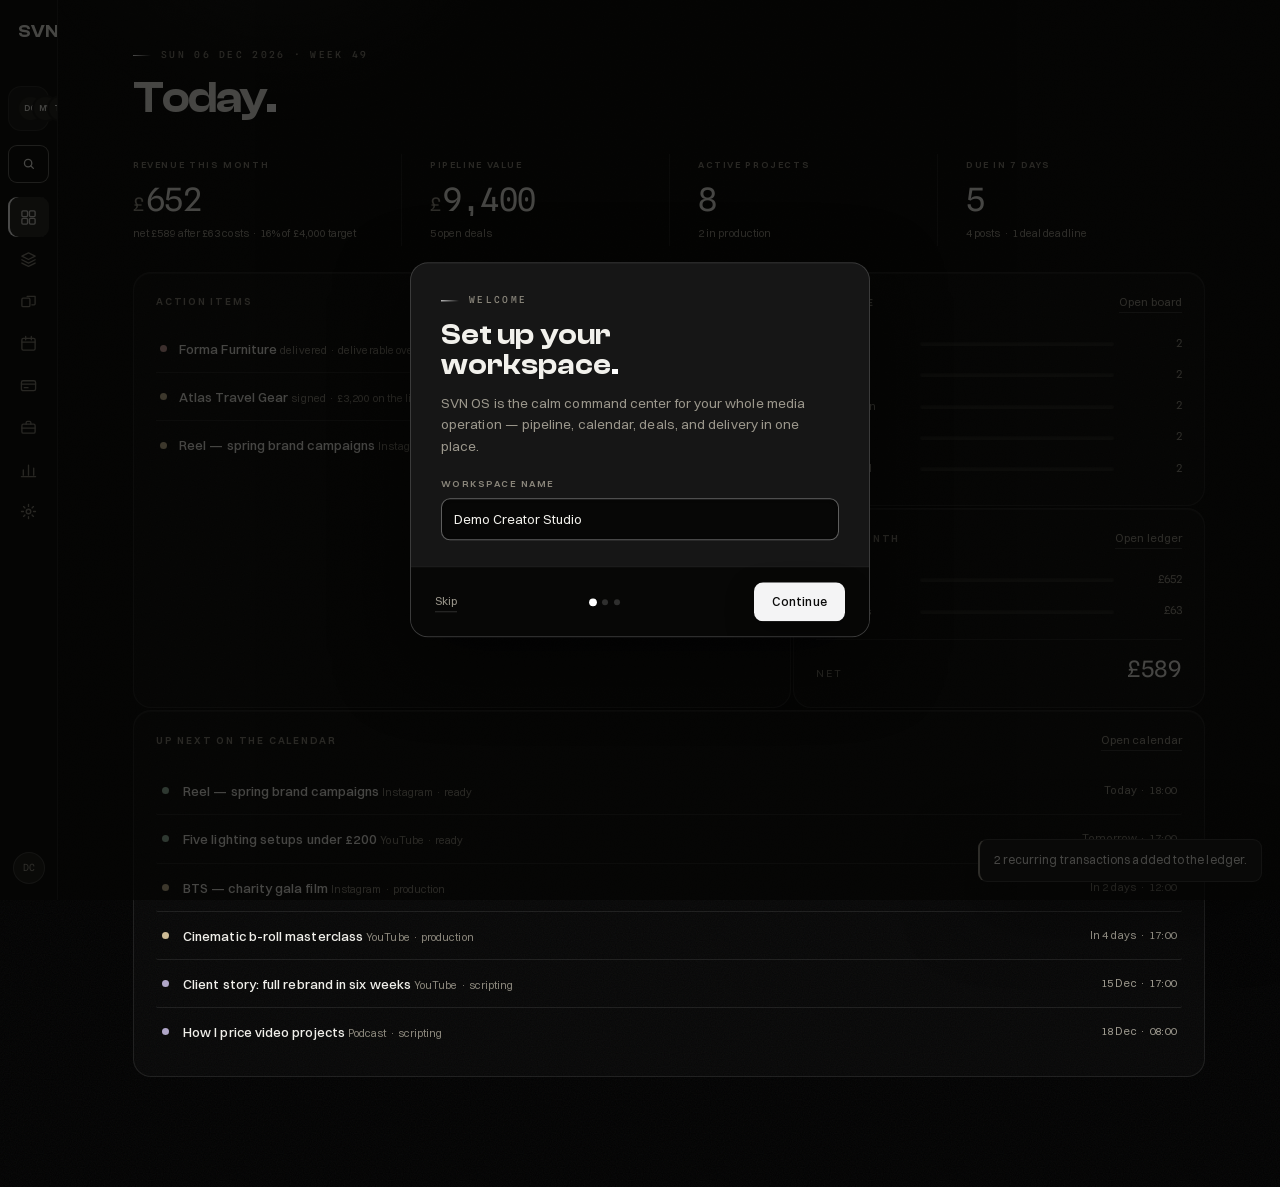
==== commit 80508be8: "feat: guest/live three-state data runtime + offline replay seam Move the data layer from a static DE" ====
--- a/index.html
+++ b/index.html
@@ -134,7 +134,7 @@
       <div class="sidebar-foot">
         <div id="net-pill" class="net-pill" hidden aria-live="polite"></div>
         <button id="demo-pill" class="demo-pill" hidden type="button">
-          <span class="demo-dot" aria-hidden="true"></span>Demo data · connect Supabase
+          <span class="demo-dot" aria-hidden="true"></span><span class="demo-label">Demo data · connect Supabase</span>
         </button>
         <div class="user-chip">
           <span class="avatar" id="user-avatar">—</span>
--- a/css/main.css
+++ b/css/main.css
@@ -19,6 +19,7 @@
   --surface-3: #eaeaef;   /* bar / track fills */
   --hairline: #e9e9ec;    /* separators */
   --hairline-strong: #d8d8df; /* borders, input outlines */
+  --control-border: #8a8a8f;  /* interactive-control boundary — clears WCAG 1.4.11 3:1 vs field + panel */
 
   /* Ink */
   --text: #1c1c1e;
@@ -88,6 +89,7 @@
   --surface-3: #1f1f1c;
   --hairline: rgba(255, 255, 255, 0.09);        /* separators — lifted for legibility (restraint pass) */
   --hairline-strong: rgba(255, 255, 255, 0.16);
+  --control-border: rgba(255, 255, 255, 0.35);  /* interactive-control boundary — ~3.2:1 vs panel/card/field, WCAG 1.4.11. Decorative borders keep --hairline-strong. */
   --text: #f2f1ec;
   --ivory: #f5f3ec;
   --dim: #9b978c;
@@ -520,7 +522,7 @@
 .btn {
   display: inline-flex; align-items: center; justify-content: center; gap: 8px;
   padding: 9px 17px;
-  border: 1px solid var(--hairline-strong);
+  border: 1px solid var(--control-border);
   border-radius: var(--r-sm);
   background: transparent;
   color: var(--text);
@@ -591,7 +593,7 @@
   font-size: 0.88rem;
   color: var(--text);
   background: var(--bg-deep);
-  border: 1px solid var(--hairline-strong);
+  border: 1px solid var(--control-border);
   border-radius: var(--r-sm);
   padding: 10px 12px;
   width: 100%;
@@ -623,7 +625,7 @@
   flex: 1;
   display: flex; align-items: center; justify-content: center;
   padding: 9px 12px;
-  border: 1px solid var(--hairline-strong);
+  border: 1px solid var(--control-border);
   border-radius: var(--r-sm);
   font-size: 0.8rem; font-weight: 500;
   color: var(--dim);
@@ -1128,7 +1130,7 @@
   font-family: var(--font-display);
   font-size: 1.6rem; font-weight: 400; line-height: 1.1;
 }
-.modal-close { font-size: 1.1rem; line-height: 1; padding: 4px 8px; color: var(--muted); border-radius: var(--r-sm); transition: color 0.15s var(--ease), background 0.15s var(--ease); }
+.modal-close { display: inline-flex; align-items: center; justify-content: center; min-width: 32px; min-height: 32px; font-size: 1.1rem; line-height: 1; padding: 4px 8px; color: var(--muted); border-radius: var(--r-sm); transition: color 0.15s var(--ease), background 0.15s var(--ease); }
 .modal-close:hover { color: var(--text); background: var(--surface-2); }
 
 .modal-actions {
@@ -2029,44 +2031,66 @@
 /* ── Responsive ───────────────────────────────────────────── */
 
 @media (max-width: 920px) {
-  .app { grid-template-columns: 1fr; }
-
+  /* ── Spine → native bottom tab bar (Pillar 4) ───────────────
+     The fixed left rail can't work on a phone, so it becomes a
+     blurred bottom tab bar (the iOS pattern). Only the eight nav
+     glyphs ride the bar; brand, ⌘K, workspace and the footer
+     chrome fall away — Sign out + Privacy live on the Settings
+     tab, so nothing is stranded. Icon-only, exactly like the
+     desktop Spine (labels stay in the a11y tree). */
   .sidebar {
-    position: sticky; top: 0; z-index: 100;
-    height: auto;
-    flex-direction: row; align-items: center;
-    gap: 14px;
-    padding: max(10px, env(safe-area-inset-top)) 14px 10px;
+    position: fixed; inset: auto 0 0 0; z-index: 100;
+    width: 100%; height: auto;
+    flex-direction: row; align-items: stretch; gap: 0;
+    padding: 6px 0;   /* full width to the nav so 8 tabs clear 44px even at 360px */
+    padding-bottom: max(6px, env(safe-area-inset-bottom));
     border-right: none;
-    border-bottom: 1px solid var(--hairline);
-    background: color-mix(in srgb, var(--bg) 88%, transparent);
-    -webkit-backdrop-filter: blur(12px) saturate(1.3);
-    backdrop-filter: blur(12px) saturate(1.3);
+    border-top: 1px solid var(--hairline);
+    background: color-mix(in srgb, var(--bg) 80%, transparent);
+    -webkit-backdrop-filter: blur(20px) saturate(1.3);
+    backdrop-filter: blur(20px) saturate(1.3);
+    overflow: visible;
   }
-  .brand { margin-bottom: 0; flex: none; }
-  .brand-mark { font-size: 1.3rem; }
-  .brand-sub { display: none; }
-
-  .nav {
-    flex-direction: row; gap: 2px;
-    overflow-x: auto;
-    flex: 1; min-width: 0;
-    scrollbar-width: none;
+  .sidebar .brand,
+  .sidebar .workspace,
+  .sidebar .cmd-launch,
+  .sidebar .sidebar-foot { display: none; }
+
+  /* .sidebar prefix so this beats the rail's `.sidebar .nav { padding: 0 8px }`
+     — otherwise that 16px steals two tabs under the 44px target at 360px. */
+  .sidebar .nav {
+    flex-direction: row; gap: 0; padding: 0;
+    width: 100%; min-width: 0;
+    justify-content: space-between;
   }
-  .nav::-webkit-scrollbar { display: none; }
-  .nav-link { padding: 8px 10px; flex: none; font-size: 0.78rem; }
-  .nav-pill::before {
-    left: 10px; right: 10px; top: auto; bottom: -1px;
-    width: auto; height: 2px; transform: none;
+  .nav-link {
+    flex: 1 1 0; min-width: 0;
+    flex-direction: column; gap: 3px;
+    align-items: center; justify-content: center;
+    padding: 7px 2px; min-height: 50px;
   }
-
-  .sidebar-foot { margin: 0; flex-direction: row; align-items: center; gap: 8px; }
-  .demo-pill { padding: 6px 8px; font-size: 0; gap: 0; }
-  .demo-pill .demo-dot { width: 8px; height: 8px; }
-  .user-name { display: none; }
-  .avatar { width: 28px; height: 28px; }
-
-  .view { padding: 26px 18px 90px; }
+  .nav-link svg { width: 21px; height: 21px; opacity: 1; }
+  /* Icon-only — label hidden visually, kept for screen readers. */
+  .sidebar .nav-link > span {
+    position: absolute; width: 1px; height: 1px;
+    margin: -1px; padding: 0; overflow: hidden;
+    clip: rect(0 0 0 0); clip-path: inset(50%); white-space: nowrap;
+  }
+  .sidebar .nav-link[aria-current="page"] {
+    color: var(--brass); background: none; box-shadow: none;
+  }
+  .sidebar .nav-link[aria-current="page"]::after {
+    content: ""; position: absolute; top: 0; left: 50%;
+    width: 22px; height: 2px; transform: translateX(-50%);
+    background: var(--brass); border-radius: 0 0 3px 3px;
+  }
+
+  .view {
+    padding: calc(22px + env(safe-area-inset-top))
+             max(16px, env(safe-area-inset-right))
+             calc(84px + env(safe-area-inset-bottom))
+             max(16px, env(safe-area-inset-left));
+  }
   .stat-band { grid-template-columns: repeat(2, 1fr); }
   .stat-band-3 { grid-template-columns: 1fr 1fr 1fr; }
   .stat { border-left: none; border-top: 1px solid var(--hairline); }
@@ -2075,8 +2099,10 @@
   .stat-band-3 .stat { border-top: none; border-left: 1px solid var(--hairline); }
   .stat-band-3 .stat:first-child { border-left: none; }
 
-  .grid-main { grid-template-columns: 1fr; }
-  .dash-bento { grid-template-columns: 1fr; }
+  /* minmax(0, 1fr) — not 1fr — so a wide child (nowrap title, bar row) can't
+     blow the column out past the 16px gutter and clip off-screen. */
+  .grid-main { grid-template-columns: minmax(0, 1fr); }
+  .dash-bento { grid-template-columns: minmax(0, 1fr); }
   .dash-bento .b-actions, .dash-bento .b-upnext { grid-row: auto; grid-column: auto; }
 
   .board {
@@ -2113,33 +2139,64 @@
   .aud-spark { max-width: none; margin-left: 0; }
 }
 
-/* Spine → horizontal top bar on mobile: undo the rail collapse/expand so the
-   sidebar behaves exactly as it did before (the moving pill returns too). */
+/* Spine → bottom tab bar: neutralise the desktop rail's hover/focus expand so
+   the fixed bar never grows or shifts on a tap. The moving pill is retired here
+   — the active tab is marked by a CSS top-accent instead (robust on a fixed bar
+   across rotation/resize, with no JS geometry to keep in sync). */
 @media (max-width: 920px) {
-  .main { margin-left: 0; }
+  .main { margin-left: 0; transition: none; }
   .sidebar,
   .sidebar:hover,
   .sidebar:focus-within {
-    position: sticky; width: auto;
-    background: color-mix(in srgb, var(--bg) 88%, transparent);
+    width: 100%;
+    background: color-mix(in srgb, var(--bg) 80%, transparent);
     box-shadow: none; overflow: visible; white-space: normal;
   }
-  .sidebar .brand-mark,
-  .sidebar:hover .brand-mark { font-size: 1.3rem; }
-  .sidebar .brand-os, .sidebar .nav-link > span,
-  .sidebar .ws-meta, .sidebar .user-chip .iconbtn { opacity: 1; }
-  .sidebar .nav-link[aria-current="page"] { background: none; box-shadow: none; }
-  .sidebar .demo-pill { display: flex; }
-  .nav-pill { display: block; }
+  .nav-pill { display: none; }
 }
 
 /* ── iOS / touch hardening ──────────────────────────────────
    Real-device fixes that don't show on desktop. */
 @media (hover: none) {
-  .row-item:hover, .act:hover { transform: none; }   /* hover-translate must not stick after a tap */
+  /* Hover-translate / lift must never stick after a tap (Pillar 5). */
+  .row-item:hover, .act:not(.act-more):hover,
+  .kcard:hover, .cal-chip:hover { transform: none; }
 }
 @media (max-width: 640px) {
   input, select, textarea { font-size: 16px; }            /* >=16px stops iOS Safari focus-zoom */
+}
+
+/* Every icon button clears a 44px tap target on touch (Pillar 5). Placed at
+   the foot of the sheet so it wins the cascade — the early coarse block is
+   defeated by source order, which is why .iconbtn never actually grew. */
+@media (pointer: coarse) {
+  .iconbtn { width: 44px; height: 44px; }
+  .modal-close { min-width: 44px; min-height: 44px; }
+}
+
+/* ── Native-app tactility (Pillar 1: viewport physics) ──────
+   Kill the browser rubber-band, and stop the chrome (nav, buttons,
+   labels, the tab bar) from text-selecting / long-press call-out'ing
+   like a web page. Inputs and body content stay selectable — copyable
+   data is exempt by design. */
+html, body { overscroll-behavior-y: none; }
+
+.sidebar, .nav, .nav-link, .brand, .cmd-launch, .cmd-item, .demo-pill, .net-pill,
+.btn, .iconbtn, .act-btn, .seg-btn, .chip, .pill, .badge, .tagchip,
+.kicker, .section-label, .stat-label, .tab, .toast-action, .modal-close,
+.skip-link, kbd {
+  -webkit-user-select: none; user-select: none;
+  -webkit-touch-callout: none;
+}
+input, textarea, select, [contenteditable="true"] {
+  -webkit-user-select: text; user-select: text;
+}
+
+/* Tab-bar-aware overlays: float toasts above the bar; re-anchor the
+   dashboard light wash now the Spine is gone. */
+@media (max-width: 920px) {
+  .toast-root { bottom: calc(68px + env(safe-area-inset-bottom)); }
+  .hero-spotlight { left: 0; width: 100vw; top: -8vh; height: 54vh; }
 }
 
 /* ── Keyboard hint (kbd) ──────────────────────────────────── */
@@ -2163,7 +2220,7 @@
   width: 100%;
   margin: 2px 0 12px;
   padding: 9px 11px;
-  border: 1px solid var(--hairline-strong);
+  border: 1px solid var(--control-border);
   border-radius: var(--r-sm);
   background: var(--bg-deep);
   color: var(--muted);
@@ -2355,7 +2412,7 @@
 
 .seg-btn {
   padding: 7px 13px;
-  border: 1px solid var(--hairline-strong);
+  border: 1px solid var(--control-border);
   border-radius: var(--r-sm);
   background: var(--bg-deep);
   color: var(--dim);
@@ -2403,7 +2460,7 @@
 .rz-bg { display: inline-flex; align-items: center; gap: 7px; font-size: 0.74rem; color: var(--dim); }
 .rz-bg input[type="color"] {
   width: 32px; height: 32px; padding: 0;
-  border: 1px solid var(--hairline-strong); border-radius: var(--r-sm);
+  border: 1px solid var(--control-border); border-radius: var(--r-sm);
   background: none; box-shadow: none; cursor: pointer;
 }
 .rz-bg input[type="color"]::-webkit-color-swatch-wrapper { padding: 3px; }
@@ -2672,7 +2729,7 @@
 .switch input { position: absolute; opacity: 0; width: 0; height: 0; }
 .switch-track {
   width: 40px; height: 23px; border-radius: 99px;
-  background: var(--surface-3); border: 1px solid var(--hairline-strong);
+  background: var(--surface-3); border: 1px solid var(--control-border);
   position: relative; transition: background 0.18s var(--ease), border-color 0.18s var(--ease);
 }
 .switch-track::after {
@@ -2782,3 +2839,24 @@
     transition-duration: 0.01ms !important;
   }
 }
+
+/* ── CSP hardening: dynamic dimensions via CSS vars ───────────
+   These consume custom properties promoted from data-svar attributes by
+   js/ui.js applyVars(), so render code emits NO inline style="" and the
+   style-src directive needs no 'unsafe-inline'. The var() fallbacks keep an
+   element sane for the single frame before applyVars runs (it runs
+   synchronously right after innerHTML, so there's no visible flash). */
+.funnel-bar { width: var(--w, 0); }
+.bar-fill   { width: var(--w, 0); }
+.bar-fill.is-income { background: var(--brass); }
+.bar-fill.is-cost   { background: #737373; }
+.cbar        { height: var(--h, 0); }
+.pt-bar-fill { width: var(--w, 0); }
+.st-tick     { left: var(--x, 0); }
+.ring-fill   { stroke-dasharray: var(--dash, 0); stroke-dashoffset: var(--off, 0); }
+
+/* Static utility classes that replaced one-off inline style="" attributes. */
+.lbl-note { text-transform: none; letter-spacing: 0; }
+.svg-defs { position: absolute; }
+.nowrap { white-space: nowrap; }
+.ledger-empty-cell { text-align: center; padding: 28px; }
